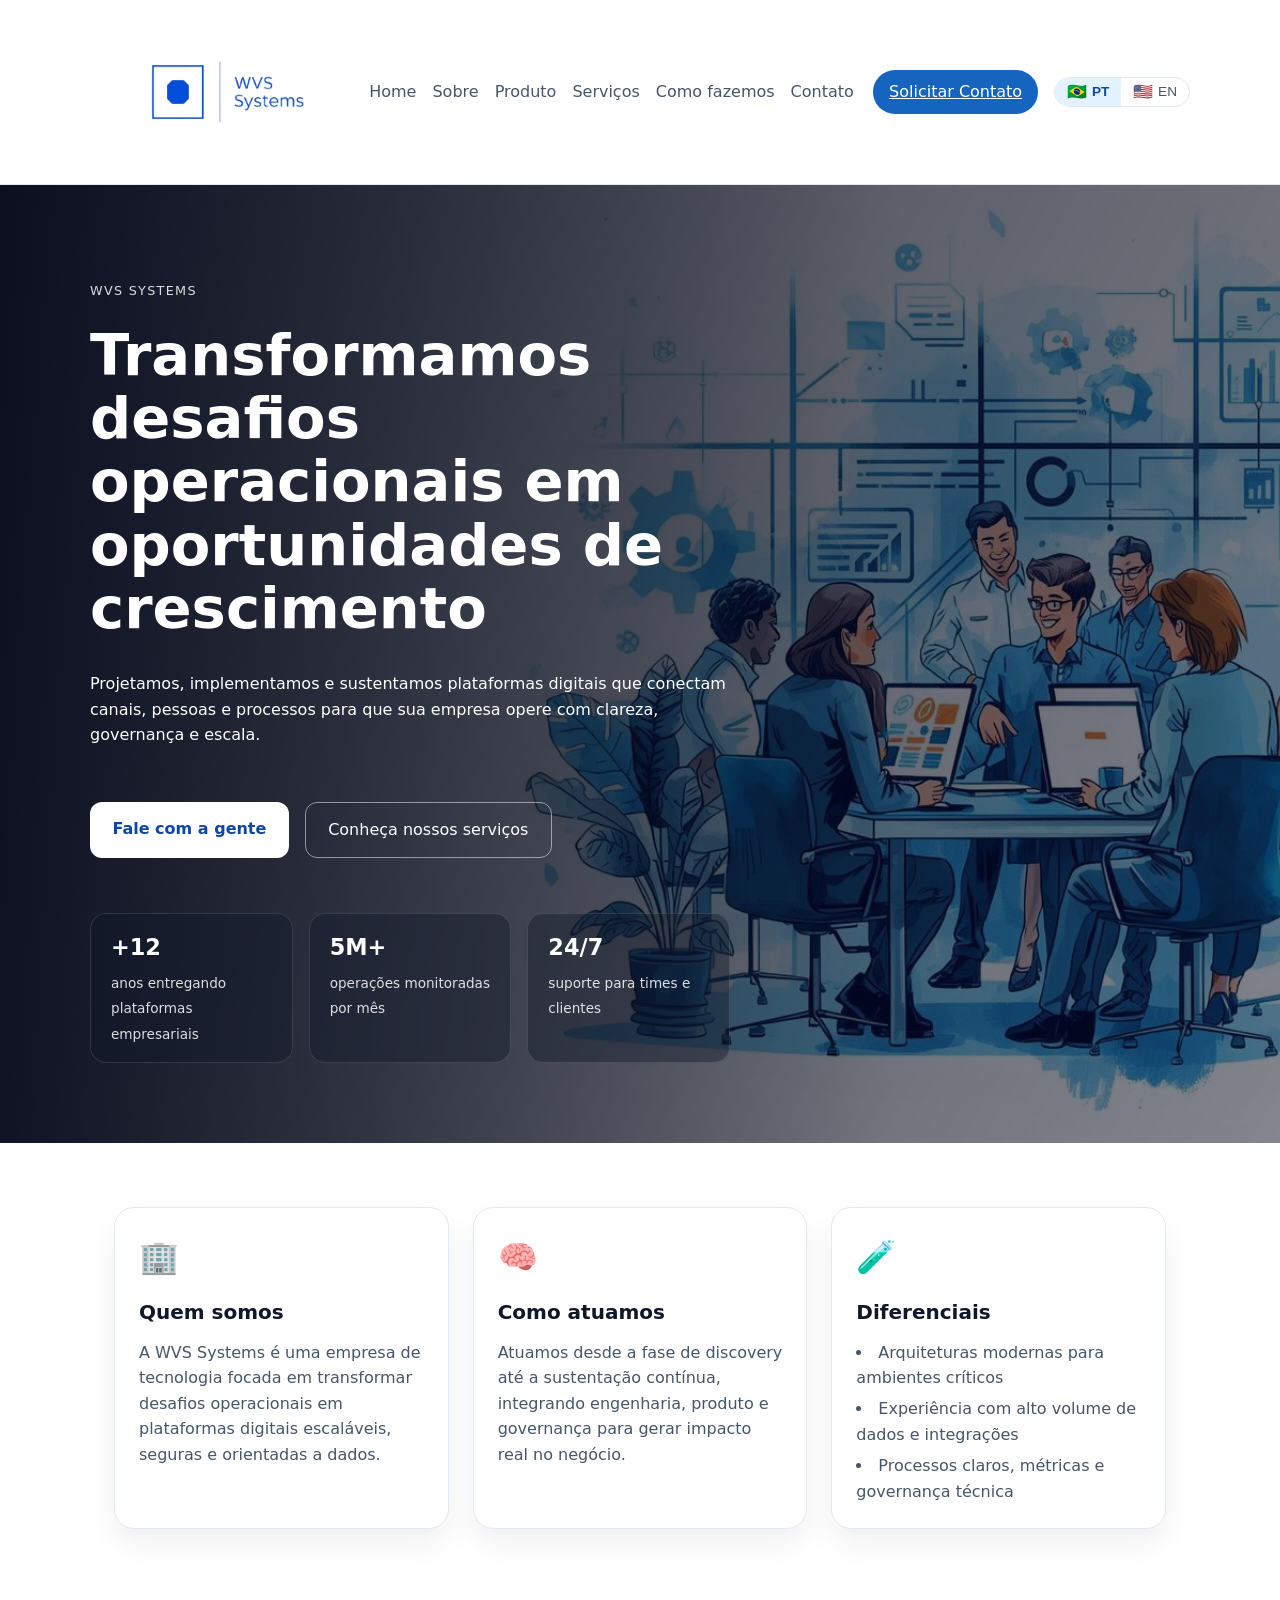
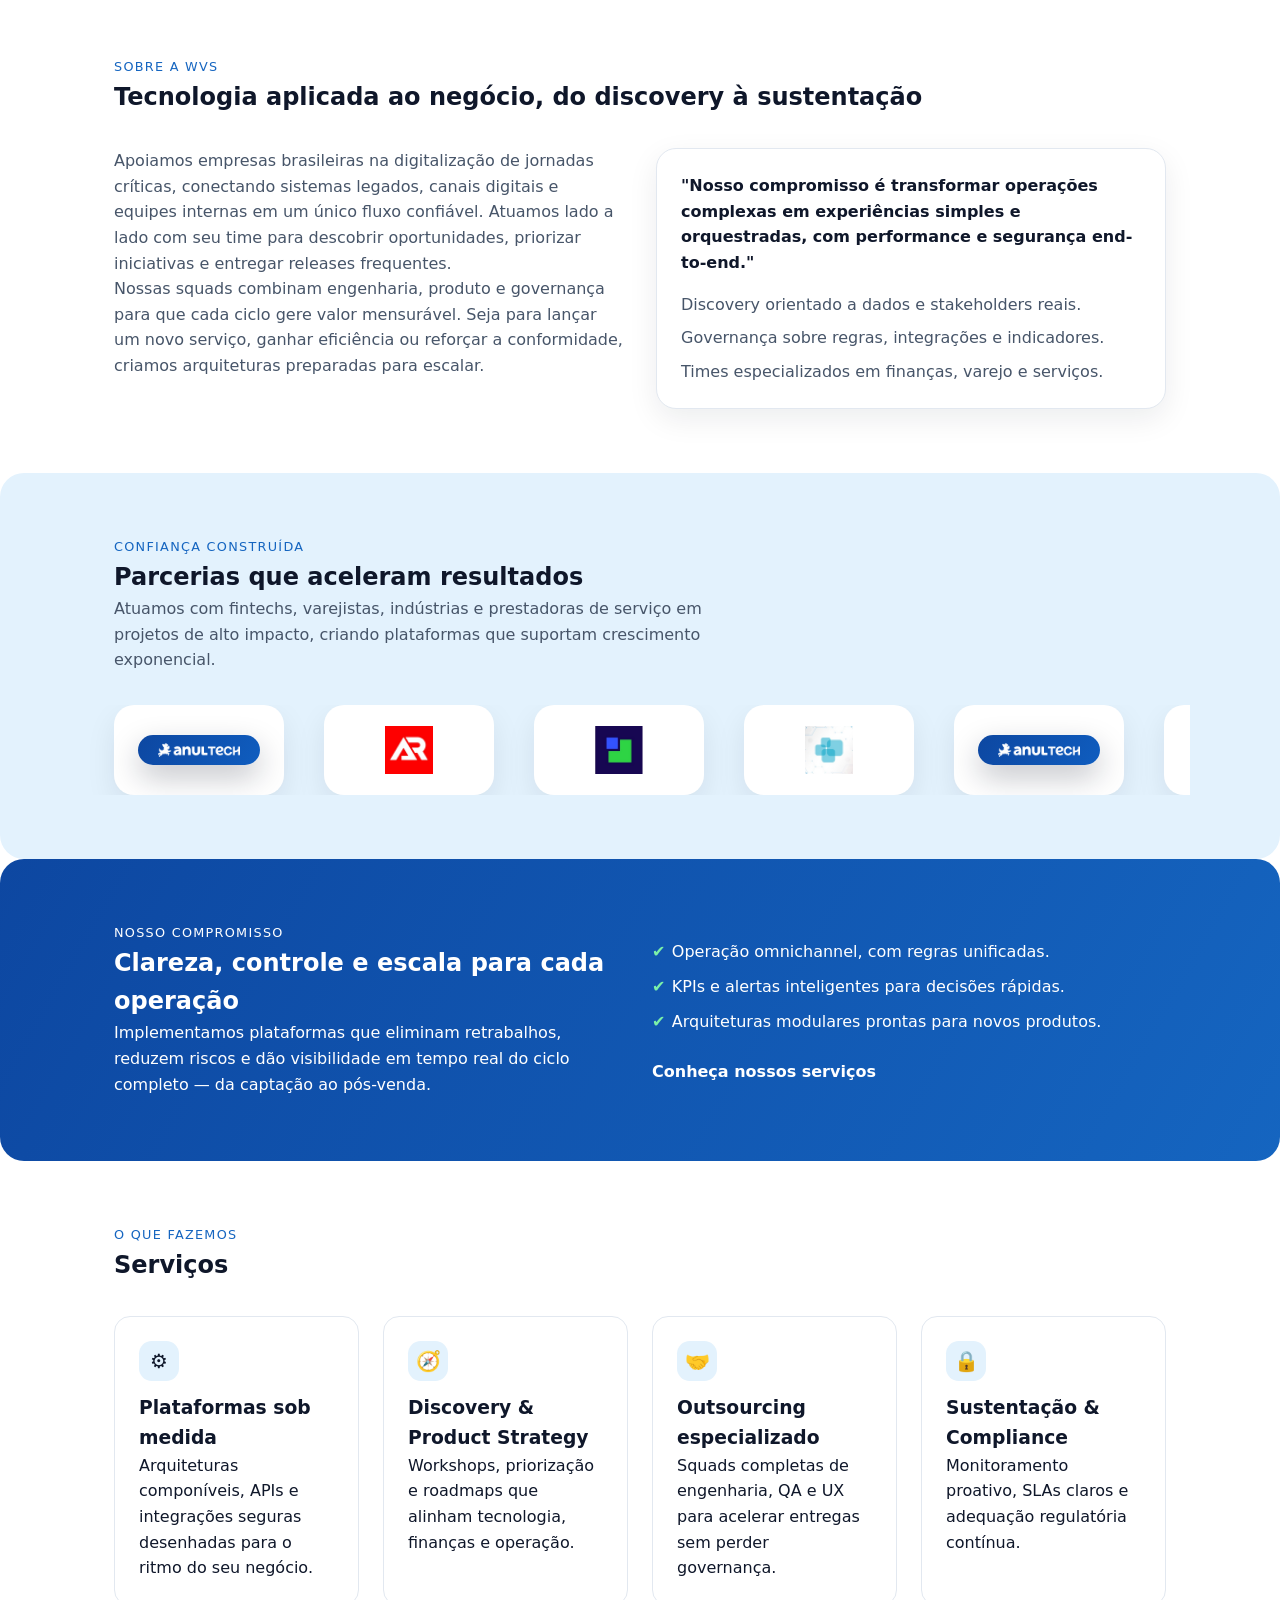
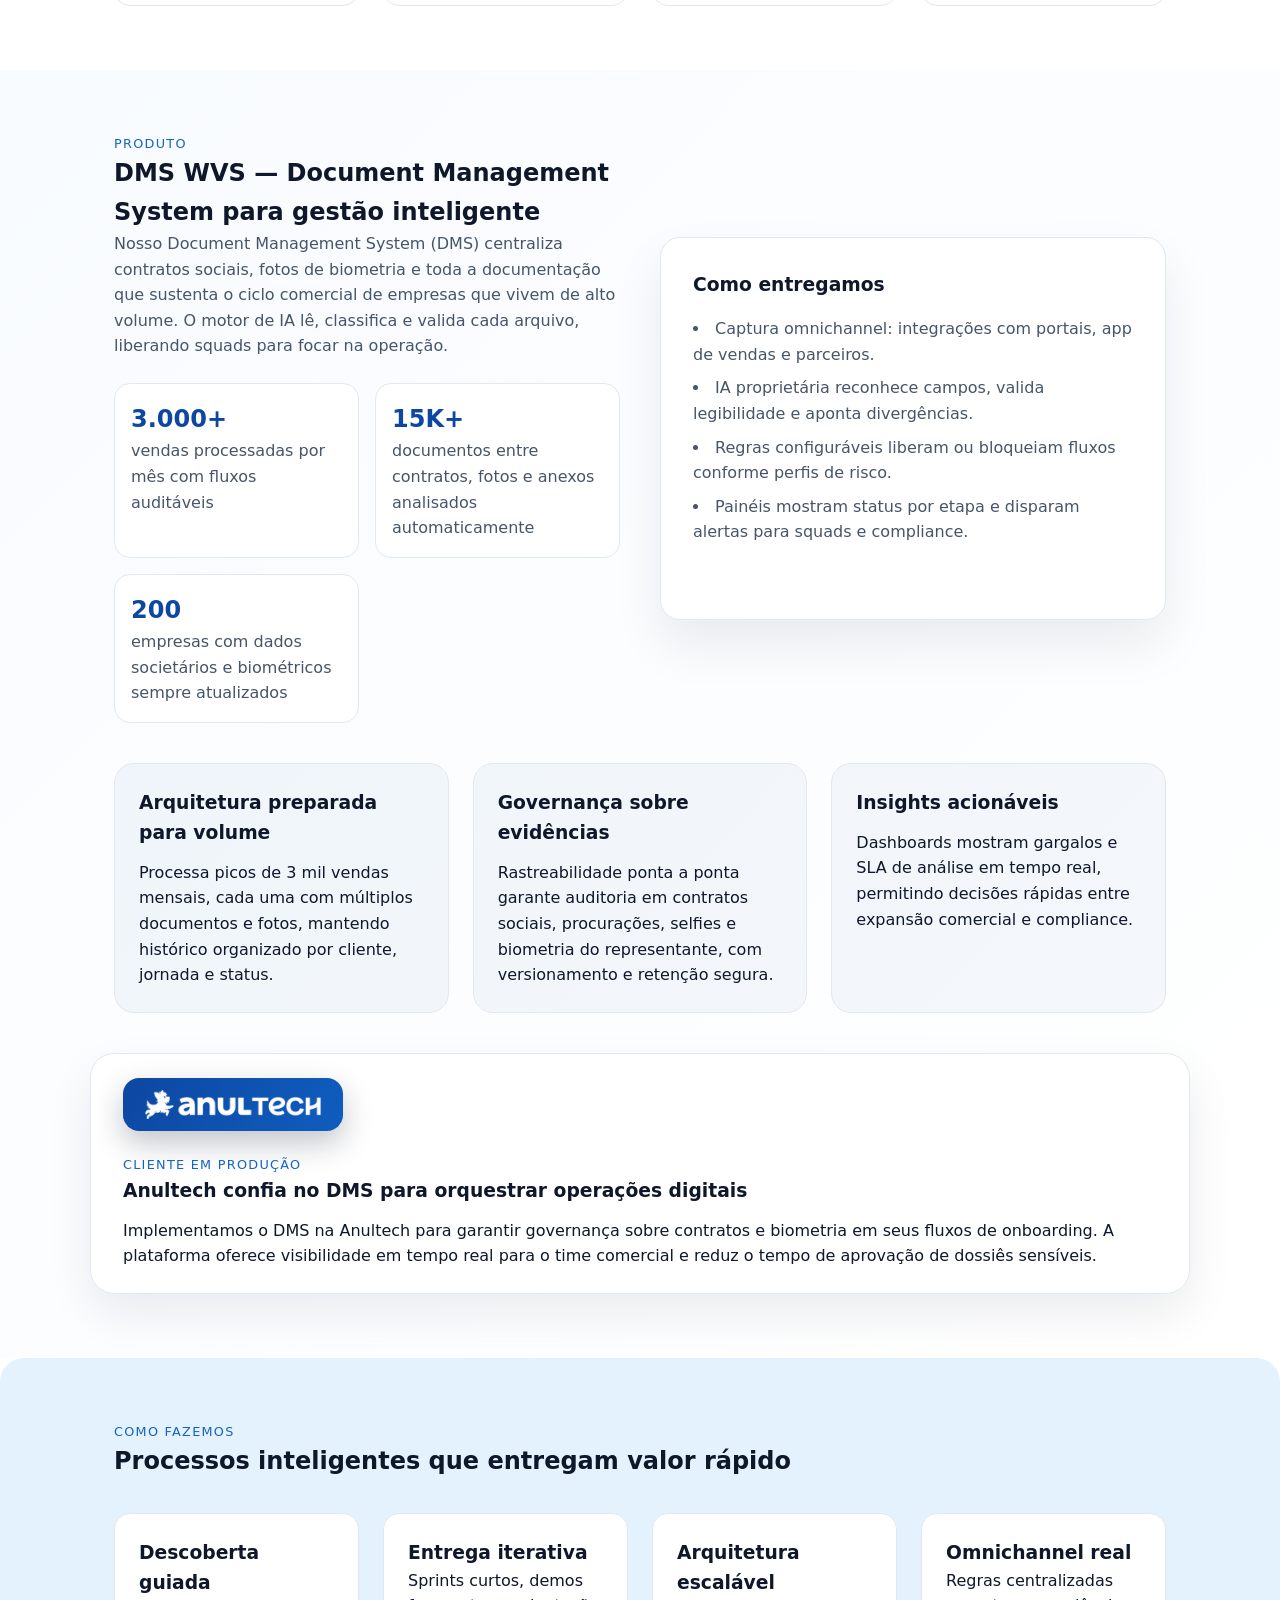
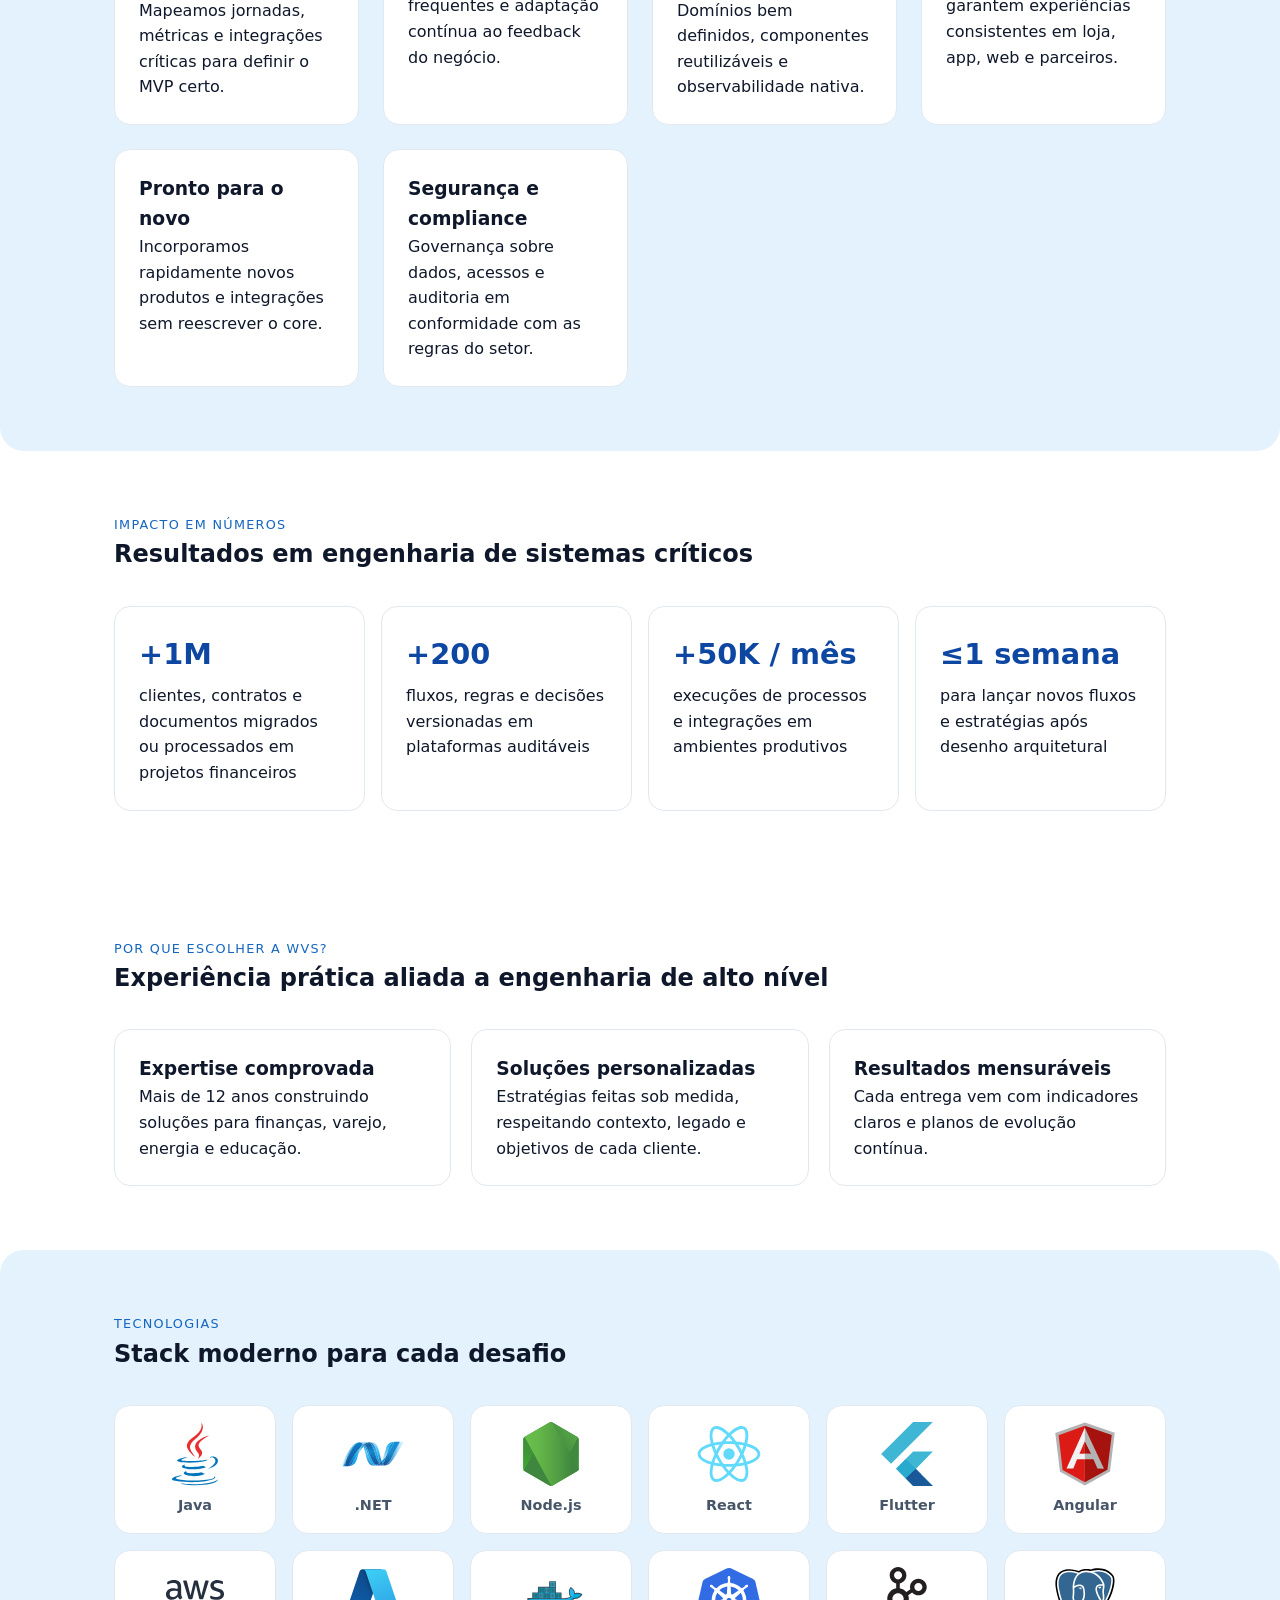
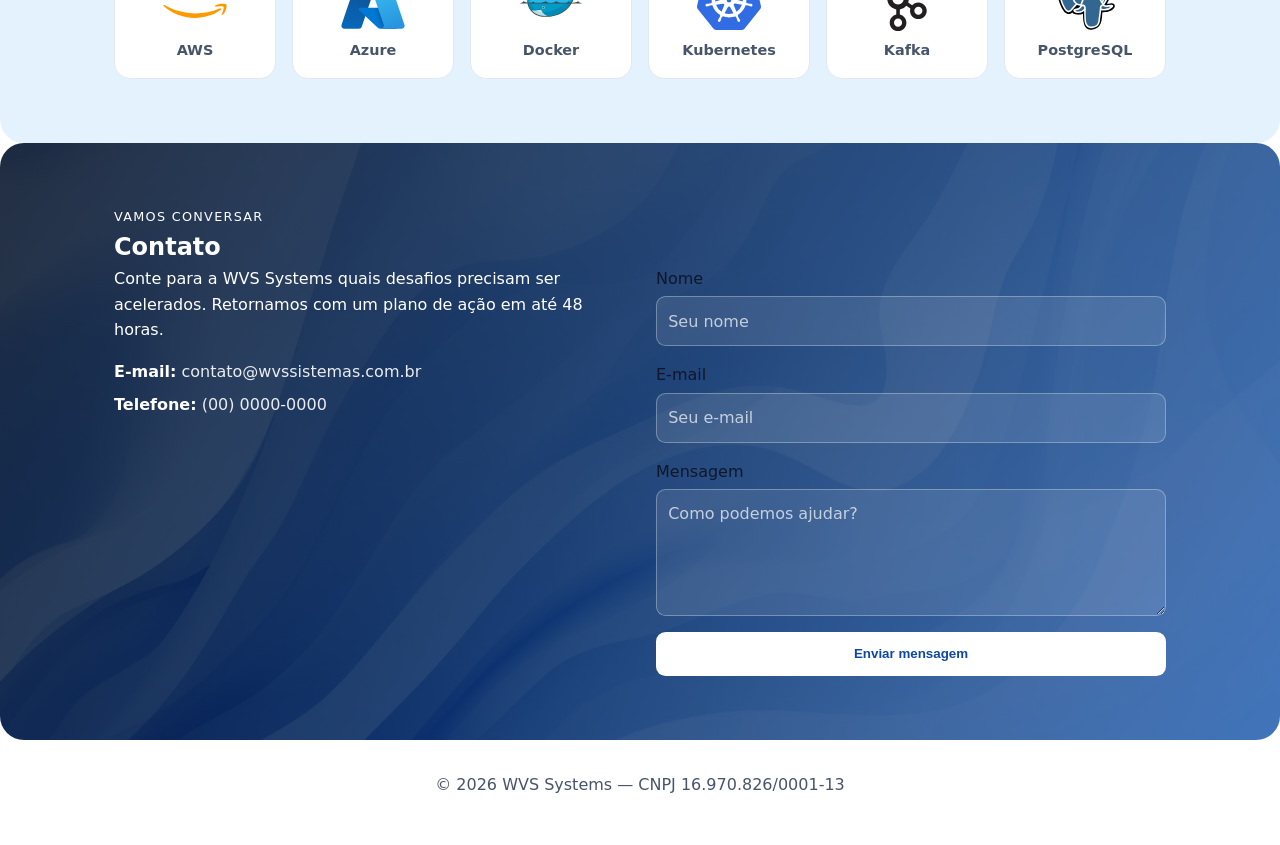
==== index.html @ 34f66487 "Add DMS product page with Anultech case" ====
<!DOCTYPE html>
<html lang="pt-BR">
<head>
  <meta charset="UTF-8" />
  <meta name="viewport" content="width=device-width, initial-scale=1.0" />
  <title>WVS Systems</title>
  <link rel="icon" href="logo.png" type="image/png" />
  <link rel="stylesheet" href="styles.css" />
</head>
<body>
  <header class="site-header">
    <div class="site-header-inner">
      <div class="logo">
        <img src="logo.png" alt="Logo WVS Sistemas" />
      </div>
      <nav class="main-nav">
        <a href="#home" data-i18n="nav.home">Home</a>
        <a href="#sobre" data-i18n="nav.about">Sobre</a>
        <a href="#dms" data-i18n="nav.product">Produto</a>
        <a href="#servicos" data-i18n="nav.services">Serviços</a>
        <a href="#como" data-i18n="nav.process">Como fazemos</a>
        <a href="#contato" data-i18n="nav.contact">Contato</a>
      </nav>
      <div class="header-actions">
        <a class="cta-btn" href="#contato" data-i18n="cta.contact">Solicitar Contato</a>
        <div class="lang-toggle" role="group" aria-label="Selecionar idioma">
          <button data-lang="pt" class="active" aria-label="Português">
            <span class="flag" aria-hidden="true">🇧🇷</span>
            <span class="lang-code">PT</span>
          </button>
          <button data-lang="en" aria-label="English">
            <span class="flag" aria-hidden="true">🇺🇸</span>
            <span class="lang-code">EN</span>
          </button>
        </div>
      </div>
    </div>
  </header>

  <main>
    <section id="home" class="hero">
      <div class="hero-content">
        <div class="hero-copy overlay">
          <p class="eyebrow" data-i18n="hero.eyebrow">WVS Systems</p>
          <h1 class="hero-title" data-i18n="hero.title">Transformamos desafios operacionais em oportunidades de crescimento</h1>
          <p data-i18n="hero.description">Projetamos, implementamos e sustentamos plataformas digitais que conectam canais, pessoas e processos para que sua empresa opere com clareza, governança e escala.</p>
          <div class="hero-actions">
            <a class="primary" href="#contato" data-i18n="hero.primary">Fale com a gente</a>
            <a class="secondary" href="#servicos" data-i18n="hero.secondary">Conheça nossos serviços</a>
          </div>
          <div class="hero-metrics">
            <div>
              <strong data-i18n="hero.metric1.value">+12</strong>
              <span data-i18n="hero.metric1.label">anos entregando plataformas empresariais</span>
            </div>
            <div>
              <strong data-i18n="hero.metric2.value">5M+</strong>
              <span data-i18n="hero.metric2.label">operações monitoradas por mês</span>
            </div>
            <div>
              <strong data-i18n="hero.metric3.value">24/7</strong>
              <span data-i18n="hero.metric3.label">suporte para times e clientes</span>
            </div>
          </div>
        </div>
      </div>
    </section>

    <section class="section institutional" aria-label="Seção institucional">
      <div class="institutional-grid">
        <article class="institutional-card">
          <span class="institutional-icon" aria-hidden="true">🏢</span>
          <h2 data-i18n="institutional.card1.title">Quem somos</h2>
          <p data-i18n="institutional.card1.text">A WVS Systems é uma empresa de tecnologia focada em transformar desafios operacionais em plataformas digitais escaláveis, seguras e orientadas a dados.</p>
        </article>
        <article class="institutional-card">
          <span class="institutional-icon" aria-hidden="true">🧠</span>
          <h2 data-i18n="institutional.card2.title">Como atuamos</h2>
          <p data-i18n="institutional.card2.text">Atuamos desde a fase de discovery até a sustentação contínua, integrando engenharia, produto e governança para gerar impacto real no negócio.</p>
        </article>
        <article class="institutional-card">
          <span class="institutional-icon" aria-hidden="true">🧪</span>
          <h2 data-i18n="institutional.card3.title">Diferenciais</h2>
          <ul>
            <li data-i18n="institutional.card3.point1">Arquiteturas modernas para ambientes críticos</li>
            <li data-i18n="institutional.card3.point2">Experiência com alto volume de dados e integrações</li>
            <li data-i18n="institutional.card3.point3">Processos claros, métricas e governança técnica</li>
          </ul>
        </article>
      </div>
    </section>

    <section id="sobre" class="section about">
      <div class="section-heading">
        <p class="eyebrow" data-i18n="about.eyebrow">Sobre a WVS</p>
        <h2 data-i18n="about.title">Tecnologia aplicada ao negócio, do discovery à sustentação</h2>
      </div>
      <div class="about-grid">
        <div>
          <p data-i18n="about.text1">Apoiamos empresas brasileiras na digitalização de jornadas críticas, conectando sistemas legados, canais digitais e equipes internas em um único fluxo confiável. Atuamos lado a lado com seu time para descobrir oportunidades, priorizar iniciativas e entregar releases frequentes.</p>
          <p data-i18n="about.text2">Nossas squads combinam engenharia, produto e governança para que cada ciclo gere valor mensurável. Seja para lançar um novo serviço, ganhar eficiência ou reforçar a conformidade, criamos arquiteturas preparadas para escalar.</p>
        </div>
        <div class="about-highlight">
          <blockquote data-i18n="about.quote">"Nosso compromisso é transformar operações complexas em experiências simples e orquestradas, com performance e segurança end-to-end."</blockquote>
          <ul>
            <li data-i18n="about.point1">Discovery orientado a dados e stakeholders reais.</li>
            <li data-i18n="about.point2">Governança sobre regras, integrações e indicadores.</li>
            <li data-i18n="about.point3">Times especializados em finanças, varejo e serviços.</li>
          </ul>
        </div>
      </div>
    </section>

    <section id="clientes" class="section section-alt partners">
      <div class="section-heading">
        <p class="eyebrow" data-i18n="partners.eyebrow">Confiança construída</p>
        <h2 data-i18n="partners.title">Parcerias que aceleram resultados</h2>
        <p class="section-text" data-i18n="partners.text">Atuamos com fintechs, varejistas, indústrias e prestadoras de serviço em projetos de alto impacto, criando plataformas que suportam crescimento exponencial.</p>
      </div>
      <div class="partner-carousel" role="region" aria-label="Parceiros globais">
        <div class="carousel-track">
          <div class="carousel-slide">
            <img class="logo-anultech" src="assets/anultech-logo.png" alt="Parceiro Anultech" loading="lazy" />
          </div>
          <div class="carousel-slide">
            <img src="assets/arphoenixoficial.jpeg" alt="Parceiro Arphoenix" loading="lazy" />
          </div>
          <div class="carousel-slide">
            <img src="assets/ntconsult.jpeg" alt="Parceiro NT Consult" loading="lazy" />
          </div>
          <div class="carousel-slide">
            <img src="assets/toolssoftware.jpeg" alt="Parceiro Tools Software" loading="lazy" />
          </div>
          <!-- duplicated set for seamless loop -->
          <div class="carousel-slide">
            <img class="logo-anultech" src="assets/anultech-logo.png" alt="Parceiro Anultech" loading="lazy" />
          </div>
          <div class="carousel-slide">
            <img src="assets/arphoenixoficial.jpeg" alt="Parceiro Arphoenix" loading="lazy" />
          </div>
          <div class="carousel-slide">
            <img src="assets/ntconsult.jpeg" alt="Parceiro NT Consult" loading="lazy" />
          </div>
          <div class="carousel-slide">
            <img src="assets/toolssoftware.jpeg" alt="Parceiro Tools Software" loading="lazy" />
          </div>
        </div>
      </div>
    </section>

    <section class="section commitment">
      <div class="commitment-grid">
        <div>
          <p class="eyebrow" data-i18n="commitment.eyebrow">Nosso compromisso</p>
          <h2 data-i18n="commitment.title">Clareza, controle e escala para cada operação</h2>
          <p data-i18n="commitment.text">Implementamos plataformas que eliminam retrabalhos, reduzem riscos e dão visibilidade em tempo real do ciclo completo — da captação ao pós-venda.</p>
        </div>
        <div>
          <ul class="checklist">
            <li data-i18n="commitment.point1">Operação omnichannel, com regras unificadas.</li>
            <li data-i18n="commitment.point2">KPIs e alertas inteligentes para decisões rápidas.</li>
            <li data-i18n="commitment.point3">Arquiteturas modulares prontas para novos produtos.</li>
          </ul>
          <a class="link-cta" href="#servicos" data-i18n="commitment.cta">Conheça nossos serviços</a>
        </div>
      </div>
    </section>

    <section id="servicos" class="section">
      <div class="section-heading">
        <p class="eyebrow" data-i18n="services.eyebrow">O que fazemos</p>
        <h2 data-i18n="services.title">Serviços</h2>
      </div>
      <div class="cards-grid services-grid">
        <article class="card">
          <span class="card-icon">⚙️</span>
          <h3 data-i18n="services.card1.title">Plataformas sob medida</h3>
          <p data-i18n="services.card1.text">Arquiteturas componíveis, APIs e integrações seguras desenhadas para o ritmo do seu negócio.</p>
        </article>
        <article class="card">
          <span class="card-icon">🧭</span>
          <h3 data-i18n="services.card2.title">Discovery & Product Strategy</h3>
          <p data-i18n="services.card2.text">Workshops, priorização e roadmaps que alinham tecnologia, finanças e operação.</p>
        </article>
        <article class="card">
          <span class="card-icon">🤝</span>
          <h3 data-i18n="services.card3.title">Outsourcing especializado</h3>
          <p data-i18n="services.card3.text">Squads completas de engenharia, QA e UX para acelerar entregas sem perder governança.</p>
        </article>
        <article class="card">
          <span class="card-icon">🔒</span>
          <h3 data-i18n="services.card4.title">Sustentação & Compliance</h3>
          <p data-i18n="services.card4.text">Monitoramento proativo, SLAs claros e adequação regulatória contínua.</p>
        </article>
      </div>
    </section>

    <section id="dms" class="section product">
      <div class="product-hero">
        <div>
          <p class="eyebrow" data-i18n="dms.eyebrow">Produto</p>
          <h2 data-i18n="dms.title">DMS WVS — Document Management System para gestão inteligente</h2>
          <p class="section-text" data-i18n="dms.description">Nosso Document Management System (DMS) centraliza contratos sociais, fotos de biometria e toda a documentação que sustenta o ciclo comercial de empresas que vivem de alto volume. O motor de IA lê, classifica e valida cada arquivo, liberando squads para focar na operação.</p>
          <ul class="product-metrics">
            <li>
              <strong data-i18n="dms.metric1.value">3.000+</strong>
              <span data-i18n="dms.metric1.label">vendas processadas por mês com fluxos auditáveis</span>
            </li>
            <li>
              <strong data-i18n="dms.metric2.value">15K+</strong>
              <span data-i18n="dms.metric2.label">documentos entre contratos, fotos e anexos analisados automaticamente</span>
            </li>
            <li>
              <strong data-i18n="dms.metric3.value">200</strong>
              <span data-i18n="dms.metric3.label">empresas com dados societários e biométricos sempre atualizados</span>
            </li>
          </ul>
        </div>
        <div class="product-card">
          <h3 data-i18n="dms.card.title">Como entregamos</h3>
          <ul>
            <li data-i18n="dms.card.point1">Captura omnichannel: integrações com portais, app de vendas e parceiros.</li>
            <li data-i18n="dms.card.point2">IA proprietária reconhece campos, valida legibilidade e aponta divergências.</li>
            <li data-i18n="dms.card.point3">Regras configuráveis liberam ou bloqueiam fluxos conforme perfis de risco.</li>
            <li data-i18n="dms.card.point4">Painéis mostram status por etapa e disparam alertas para squads e compliance.</li>
          </ul>
          <a class="link-cta" href="#contato" data-i18n="dms.card.cta">Solicitar demonstração</a>
        </div>
      </div>
      <div class="product-grid">
        <article class="product-feature">
          <h3 data-i18n="dms.feature1.title">Arquitetura preparada para volume</h3>
          <p data-i18n="dms.feature1.text">Processa picos de 3 mil vendas mensais, cada uma com múltiplos documentos e fotos, mantendo histórico organizado por cliente, jornada e status.</p>
        </article>
        <article class="product-feature">
          <h3 data-i18n="dms.feature2.title">Governança sobre evidências</h3>
          <p data-i18n="dms.feature2.text">Rastreabilidade ponta a ponta garante auditoria em contratos sociais, procurações, selfies e biometria do representante, com versionamento e retenção segura.</p>
        </article>
        <article class="product-feature">
          <h3 data-i18n="dms.feature3.title">Insights acionáveis</h3>
          <p data-i18n="dms.feature3.text">Dashboards mostram gargalos e SLA de análise em tempo real, permitindo decisões rápidas entre expansão comercial e compliance.</p>
        </article>
      </div>
      <div class="product-client">
        <img class="logo-anultech" src="assets/anultech-logo.png" alt="Logo Anultech" loading="lazy" />
        <div>
          <p class="eyebrow" data-i18n="dms.client.eyebrow">Cliente em produção</p>
          <h3 data-i18n="dms.client.title">Anultech confia no DMS para orquestrar operações digitais</h3>
          <p data-i18n="dms.client.text">Implementamos o DMS na Anultech para garantir governança sobre contratos e biometria em seus fluxos de onboarding. A plataforma oferece visibilidade em tempo real para o time comercial e reduz o tempo de aprovação de dossiês sensíveis.</p>
        </div>
      </div>
    </section>

    <section id="como" class="section section-alt process">
      <div class="section-heading">
        <p class="eyebrow" data-i18n="process.eyebrow">Como fazemos</p>
        <h2 data-i18n="process.title">Processos inteligentes que entregam valor rápido</h2>
      </div>
      <div class="cards-grid">
        <article class="card">
          <h3 data-i18n="process.card1.title">Descoberta guiada</h3>
          <p data-i18n="process.card1.text">Mapeamos jornadas, métricas e integrações críticas para definir o MVP certo.</p>
        </article>
        <article class="card">
          <h3 data-i18n="process.card2.title">Entrega iterativa</h3>
          <p data-i18n="process.card2.text">Sprints curtos, demos frequentes e adaptação contínua ao feedback do negócio.</p>
        </article>
        <article class="card">
          <h3 data-i18n="process.card3.title">Arquitetura escalável</h3>
          <p data-i18n="process.card3.text">Domínios bem definidos, componentes reutilizáveis e observabilidade nativa.</p>
        </article>
        <article class="card">
          <h3 data-i18n="process.card4.title">Omnichannel real</h3>
          <p data-i18n="process.card4.text">Regras centralizadas garantem experiências consistentes em loja, app, web e parceiros.</p>
        </article>
        <article class="card">
          <h3 data-i18n="process.card5.title">Pronto para o novo</h3>
          <p data-i18n="process.card5.text">Incorporamos rapidamente novos produtos e integrações sem reescrever o core.</p>
        </article>
        <article class="card">
          <h3 data-i18n="process.card6.title">Segurança e compliance</h3>
          <p data-i18n="process.card6.text">Governança sobre dados, acessos e auditoria em conformidade com as regras do setor.</p>
        </article>
      </div>
    </section>

    <section class="section metrics" id="metricas">
      <div class="section-heading">
        <p class="eyebrow" data-i18n="metrics.eyebrow">Impacto em números</p>
        <h2 data-i18n="metrics.title">Resultados em engenharia de sistemas críticos</h2>
      </div>
      <div class="metrics-grid">
        <article>
          <strong data-i18n="metrics.card1.value">+1M</strong>
          <span data-i18n="metrics.card1.label">clientes, contratos e documentos migrados ou processados em projetos financeiros</span>
        </article>
        <article>
          <strong data-i18n="metrics.card2.value">+200</strong>
          <span data-i18n="metrics.card2.label">fluxos, regras e decisões versionadas em plataformas auditáveis</span>
        </article>
        <article>
          <strong data-i18n="metrics.card3.value">+50K / mês</strong>
          <span data-i18n="metrics.card3.label">execuções de processos e integrações em ambientes produtivos</span>
        </article>
        <article>
          <strong data-i18n="metrics.card4.value">≤1 semana</strong>
          <span data-i18n="metrics.card4.label">para lançar novos fluxos e estratégias após desenho arquitetural</span>
        </article>
      </div>
    </section>

    <section class="section why">
      <div class="section-heading">
        <p class="eyebrow" data-i18n="why.eyebrow">Por que escolher a WVS?</p>
        <h2 data-i18n="why.title">Experiência prática aliada a engenharia de alto nível</h2>
      </div>
      <div class="why-grid">
        <article>
          <h3 data-i18n="why.card1.title">Expertise comprovada</h3>
          <p data-i18n="why.card1.text">Mais de 12 anos construindo soluções para finanças, varejo, energia e educação.</p>
        </article>
        <article>
          <h3 data-i18n="why.card2.title">Soluções personalizadas</h3>
          <p data-i18n="why.card2.text">Estratégias feitas sob medida, respeitando contexto, legado e objetivos de cada cliente.</p>
        </article>
        <article>
          <h3 data-i18n="why.card3.title">Resultados mensuráveis</h3>
          <p data-i18n="why.card3.text">Cada entrega vem com indicadores claros e planos de evolução contínua.</p>
        </article>
      </div>
    </section>

    <section class="section section-alt tech" id="tecnologias">
      <div class="section-heading">
        <p class="eyebrow" data-i18n="tech.eyebrow">Tecnologias</p>
        <h2 data-i18n="tech.title">Stack moderno para cada desafio</h2>
      </div>
      <div class="tech-grid">
        <figure class="tech-card">
          <img src="assets/java.svg" alt="Logo Java" loading="lazy" />
          <figcaption>Java</figcaption>
        </figure>
        <figure class="tech-card">
          <img src="assets/dotnet.svg" alt="Logo .NET" loading="lazy" />
          <figcaption>.NET</figcaption>
        </figure>
        <figure class="tech-card">
          <img src="assets/nodejs.svg" alt="Logo Node.js" loading="lazy" />
          <figcaption>Node.js</figcaption>
        </figure>
        <figure class="tech-card">
          <img src="assets/react.svg" alt="Logo React" loading="lazy" />
          <figcaption>React</figcaption>
        </figure>
        <figure class="tech-card">
          <img src="assets/flutter.svg" alt="Logo Flutter" loading="lazy" />
          <figcaption>Flutter</figcaption>
        </figure>
        <figure class="tech-card">
          <img src="assets/angular.svg" alt="Logo Angular" loading="lazy" />
          <figcaption>Angular</figcaption>
        </figure>
        <figure class="tech-card">
          <img src="assets/aws.svg" alt="Logo AWS" loading="lazy" />
          <figcaption>AWS</figcaption>
        </figure>
        <figure class="tech-card">
          <img src="assets/azure.svg" alt="Logo Azure" loading="lazy" />
          <figcaption>Azure</figcaption>
        </figure>
        <figure class="tech-card">
          <img src="assets/docker.svg" alt="Logo Docker" loading="lazy" />
          <figcaption>Docker</figcaption>
        </figure>
        <figure class="tech-card">
          <img src="assets/kubernetes.svg" alt="Logo Kubernetes" loading="lazy" />
          <figcaption>Kubernetes</figcaption>
        </figure>
        <figure class="tech-card">
          <img src="assets/kafka.svg" alt="Logo Kafka" loading="lazy" />
          <figcaption>Kafka</figcaption>
        </figure>
        <figure class="tech-card">
          <img src="assets/postgresql.svg" alt="Logo PostgreSQL" loading="lazy" />
          <figcaption>PostgreSQL</figcaption>
        </figure>
      </div>
    </section>

    <section id="contato" class="section contact-hero">
      <div class="section-heading">
        <p class="eyebrow" data-i18n="contact.eyebrow">Vamos conversar</p>
        <h2 data-i18n="contact.title">Contato</h2>
      </div>
      <div class="contact-grid">
        <div>
          <p class="section-text" data-i18n="contact.text">Conte para a WVS Systems quais desafios precisam ser acelerados. Retornamos com um plano de ação em até 48 horas.</p>
          <ul class="contact-info">
            <li><strong data-i18n="contact.emailLabel">E-mail:</strong> <span data-i18n="contact.emailValue">contato@wvssistemas.com.br</span></li>
            <li><strong data-i18n="contact.phoneLabel">Telefone:</strong> <span data-i18n="contact.phoneValue">(00) 0000-0000</span></li>
          </ul>
        </div>
        <form class="contact-form">
          <label>
            <span data-i18n="form.name">Nome</span>
            <input type="text" placeholder="Seu nome" data-i18n-placeholder="form.namePlaceholder" />
          </label>
          <label>
            <span data-i18n="form.email">E-mail</span>
            <input type="email" placeholder="Seu e-mail" data-i18n-placeholder="form.emailPlaceholder" />
          </label>
          <label>
            <span data-i18n="form.message">Mensagem</span>
            <textarea rows="4" placeholder="Como podemos ajudar?" data-i18n-placeholder="form.messagePlaceholder"></textarea>
          </label>
          <button type="submit" data-i18n="form.submit">Enviar mensagem</button>
        </form>
      </div>
    </section>
  </main>

  <footer class="site-footer">
    <p data-i18n="footer.text">© <span id="year"></span> WVS Systems — CNPJ 16.970.826/0001-13</p>
  </footer>

  <script>
    document.getElementById('year').textContent = new Date().getFullYear();

    const translations = {
      'nav.home': { pt: 'Home', en: 'Home' },
      'nav.about': { pt: 'Sobre', en: 'About' },
      'nav.product': { pt: 'Produto', en: 'Product' },
      'nav.services': { pt: 'Serviços', en: 'Services' },
      'nav.process': { pt: 'Como fazemos', en: 'How we work' },
      'nav.contact': { pt: 'Contato', en: 'Contact' },
      'cta.contact': { pt: 'Solicitar Contato', en: 'Request Contact' },
      'hero.eyebrow': { pt: 'WVS Systems', en: 'WVS Systems' },
      'hero.title': {
        pt: 'Transformamos desafios operacionais em oportunidades de crescimento',
        en: 'We turn operational challenges into growth opportunities'
      },
      'hero.description': {
        pt: 'Projetamos, implementamos e sustentamos plataformas digitais que conectam canais, pessoas e processos para que sua empresa opere com clareza, governança e escala.',
        en: 'We design, implement, and sustain digital platforms that connect channels, people, and processes so your company operates with clarity, governance, and scale.'
      },
      'hero.primary': { pt: 'Fale com a gente', en: "Let's talk" },
      'hero.secondary': { pt: 'Conheça nossos serviços', en: 'Explore our services' },
      'hero.metric1.value': { pt: '+12', en: '+12' },
      'hero.metric1.label': {
        pt: 'anos entregando plataformas empresariais',
        en: 'years delivering enterprise platforms'
      },
      'hero.metric2.value': { pt: '5M+', en: '5M+' },
      'hero.metric2.label': {
        pt: 'operações monitoradas por mês',
        en: 'operations monitored every month'
      },
      'hero.metric3.value': { pt: '24/7', en: '24/7' },
      'hero.metric3.label': {
        pt: 'suporte para times e clientes',
        en: 'support for teams and customers'
      },
      'institutional.card1.title': { pt: 'Quem somos', en: 'Who we are' },
      'institutional.card1.text': {
        pt: 'A WVS Systems é uma empresa de tecnologia focada em transformar desafios operacionais em plataformas digitais escaláveis, seguras e orientadas a dados.',
        en: 'WVS Systems is a technology company focused on turning operational challenges into scalable, secure, data-driven digital platforms.'
      },
      'institutional.card2.title': { pt: 'Como atuamos', en: 'How we operate' },
      'institutional.card2.text': {
        pt: 'Atuamos desde a fase de discovery até a sustentação contínua, integrando engenharia, produto e governança para gerar impacto real no negócio.',
        en: 'We work from discovery through continuous sustainment, blending engineering, product, and governance to deliver tangible business impact.'
      },
      'institutional.card3.title': { pt: 'Diferenciais', en: 'Differentials' },
      'institutional.card3.point1': {
        pt: 'Arquiteturas modernas para ambientes críticos',
        en: 'Modern architectures for critical environments'
      },
      'institutional.card3.point2': {
        pt: 'Experiência com alto volume de dados e integrações',
        en: 'Experience with high data volumes and integrations'
      },
      'institutional.card3.point3': {
        pt: 'Processos claros, métricas e governança técnica',
        en: 'Clear processes, metrics, and technical governance'
      },
      'about.eyebrow': { pt: 'Sobre a WVS', en: 'About WVS' },
      'about.title': {
        pt: 'Tecnologia aplicada ao negócio, do discovery à sustentação',
        en: 'Technology applied to business, from discovery to sustainment'
      },
      'about.text1': {
        pt: 'Apoiamos empresas brasileiras na digitalização de jornadas críticas, conectando sistemas legados, canais digitais e equipes internas em um único fluxo confiável. Atuamos lado a lado com seu time para descobrir oportunidades, priorizar iniciativas e entregar releases frequentes.',
        en: 'We help Brazilian companies digitize critical journeys, connecting legacy systems, digital channels, and internal teams in a single reliable flow. We work alongside your team to discover opportunities, prioritize initiatives, and deliver frequent releases.'
      },
      'about.text2': {
        pt: 'Nossas squads combinam engenharia, produto e governança para que cada ciclo gere valor mensurável. Seja para lançar um novo serviço, ganhar eficiência ou reforçar a conformidade, criamos arquiteturas preparadas para escalar.',
        en: 'Our squads combine engineering, product, and governance so each cycle generates measurable value. Whether launching a new service, gaining efficiency, or reinforcing compliance, we build architectures ready to scale.'
      },
      'about.quote': {
        pt: '"Nosso compromisso é transformar operações complexas em experiências simples e orquestradas, com performance e segurança end-to-end."',
        en: '“Our commitment is to turn complex operations into simple, orchestrated experiences with end-to-end performance and security.”'
      },
      'about.point1': {
        pt: 'Discovery orientado a dados e stakeholders reais.',
        en: 'Data-driven discovery with real stakeholders.'
      },
      'about.point2': {
        pt: 'Governança sobre regras, integrações e indicadores.',
        en: 'Governance over rules, integrations, and metrics.'
      },
      'about.point3': {
        pt: 'Times especializados em finanças, varejo e serviços.',
        en: 'Teams specialized in finance, retail, and services.'
      },
      'partners.eyebrow': { pt: 'Confiança construída', en: 'Trust built over time' },
      'partners.title': { pt: 'Parcerias que aceleram resultados', en: 'Partnerships that accelerate results' },
      'partners.text': {
        pt: 'Atuamos com fintechs, varejistas, indústrias e prestadoras de serviço em projetos de alto impacto, criando plataformas que suportam crescimento exponencial.',
        en: 'We partner with fintechs, retailers, industry players, and service providers on high-impact projects, creating platforms that sustain exponential growth.'
      },
      'commitment.eyebrow': { pt: 'Nosso compromisso', en: 'Our commitment' },
      'commitment.title': {
        pt: 'Clareza, controle e escala para cada operação',
        en: 'Clarity, control, and scale for every operation'
      },
      'commitment.text': {
        pt: 'Implementamos plataformas que eliminam retrabalhos, reduzem riscos e dão visibilidade em tempo real do ciclo completo — da captação ao pós-venda.',
        en: 'We implement platforms that eliminate rework, reduce risk, and provide real-time visibility across the full cycle—from acquisition to post-sales.'
      },
      'commitment.point1': {
        pt: 'Operação omnichannel, com regras unificadas.',
        en: 'Omnichannel operation with unified rules.'
      },
      'commitment.point2': {
        pt: 'KPIs e alertas inteligentes para decisões rápidas.',
        en: 'Smart KPIs and alerts for fast decisions.'
      },
      'commitment.point3': {
        pt: 'Arquiteturas modulares prontas para novos produtos.',
        en: 'Modular architectures ready for new products.'
      },
      'commitment.cta': { pt: 'Conheça nossos serviços', en: 'See our services' },
      'services.eyebrow': { pt: 'O que fazemos', en: 'What we do' },
      'services.title': { pt: 'Serviços', en: 'Services' },
      'services.card1.title': { pt: 'Plataformas sob medida', en: 'Tailor-made platforms' },
      'services.card1.text': {
        pt: 'Arquiteturas componíveis, APIs e integrações seguras desenhadas para o ritmo do seu negócio.',
        en: 'Composable architectures, APIs, and secure integrations designed for your business pace.'
      },
      'services.card2.title': { pt: 'Discovery & Product Strategy', en: 'Discovery & Product Strategy' },
      'services.card2.text': {
        pt: 'Workshops, priorização e roadmaps que alinham tecnologia, finanças e operação.',
        en: 'Workshops, prioritization, and roadmaps aligning technology, finance, and operations.'
      },
      'services.card3.title': { pt: 'Outsourcing especializado', en: 'Specialized outsourcing' },
      'services.card3.text': {
        pt: 'Squads completas de engenharia, QA e UX para acelerar entregas sem perder governança.',
        en: 'Full squads of engineering, QA, and UX to accelerate delivery without losing governance.'
      },
      'services.card4.title': { pt: 'Sustentação & Compliance', en: 'Sustainment & Compliance' },
      'services.card4.text': {
        pt: 'Monitoramento proativo, SLAs claros e adequação regulatória contínua.',
        en: 'Proactive monitoring, clear SLAs, and continuous regulatory alignment.'
      },
      'dms.eyebrow': { pt: 'Produto', en: 'Product' },
      'dms.title': {
        pt: 'DMS WVS — Document Management System para gestão inteligente',
        en: 'WVS DMS — Document Management System built for smart operations'
      },
      'dms.description': {
        pt: 'Nosso Document Management System (DMS) centraliza contratos sociais, fotos de biometria e toda a documentação que sustenta o ciclo comercial de empresas que vivem de alto volume. O motor de IA lê, classifica e valida cada arquivo, liberando squads para focar na operação.',
        en: 'Our Document Management System (DMS) centralizes bylaws, biometric photos, and every file that sustains the commercial cycle of high-volume companies. The AI engine reads, classifies, and validates each document so squads can focus on operations.'
      },
      'dms.metric1.value': { pt: '3.000+', en: '3,000+' },
      'dms.metric1.label': {
        pt: 'vendas processadas por mês com fluxos auditáveis',
        en: 'sales processed every month with auditable flows'
      },
      'dms.metric2.value': { pt: '15K+', en: '15K+' },
      'dms.metric2.label': {
        pt: 'documentos entre contratos, fotos e anexos analisados automaticamente',
        en: 'documents including contracts, photos, and attachments analyzed automatically'
      },
      'dms.metric3.value': { pt: '200', en: '200' },
      'dms.metric3.label': {
        pt: 'empresas com dados societários e biométricos sempre atualizados',
        en: 'companies with corporate and biometric data always up to date'
      },
      'dms.card.title': { pt: 'Como entregamos', en: 'How we deliver' },
      'dms.card.point1': {
        pt: 'Captura omnichannel: integrações com portais, app de vendas e parceiros.',
        en: 'Omnichannel capture: integrations with portals, sales apps, and partners.'
      },
      'dms.card.point2': {
        pt: 'IA proprietária reconhece campos, valida legibilidade e aponta divergências.',
        en: 'Proprietary AI recognizes fields, validates legibility, and flags mismatches.'
      },
      'dms.card.point3': {
        pt: 'Regras configuráveis liberam ou bloqueiam fluxos conforme perfis de risco.',
        en: 'Configurable rules release or block flows based on risk profiles.'
      },
      'dms.card.point4': {
        pt: 'Painéis mostram status por etapa e disparam alertas para squads e compliance.',
        en: 'Dashboards show stage status and trigger alerts for squads and compliance.'
      },
      'dms.card.cta': { pt: 'Solicitar demonstração', en: 'Request a demo' },
      'dms.feature1.title': {
        pt: 'Arquitetura preparada para volume',
        en: 'Architecture built for volume'
      },
      'dms.feature1.text': {
        pt: 'Processa picos de 3 mil vendas mensais, cada uma com múltiplos documentos e fotos, mantendo histórico organizado por cliente, jornada e status.',
        en: 'Handles surges of 3,000 monthly sales, each with multiple documents and photos, keeping history organized by client, journey, and status.'
      },
      'dms.feature2.title': {
        pt: 'Governança sobre evidências',
        en: 'Governance over evidence'
      },
      'dms.feature2.text': {
        pt: 'Rastreabilidade ponta a ponta garante auditoria em contratos sociais, procurações, selfies e biometria do representante, com versionamento e retenção segura.',
        en: 'End-to-end traceability guarantees audit over bylaws, powers of attorney, selfies, and representative biometrics with versioning and secure retention.'
      },
      'dms.feature3.title': {
        pt: 'Insights acionáveis',
        en: 'Actionable insights'
      },
      'dms.feature3.text': {
        pt: 'Dashboards mostram gargalos e SLA de análise em tempo real, permitindo decisões rápidas entre expansão comercial e compliance.',
        en: 'Dashboards expose bottlenecks and analysis SLA in real time so teams can balance growth and compliance fast.'
      },
      'dms.client.eyebrow': { pt: 'Cliente em produção', en: 'Live customer' },
      'dms.client.title': {
        pt: 'Anultech confia no DMS para orquestrar operações digitais',
        en: 'Anultech relies on the DMS to orchestrate digital operations'
      },
      'dms.client.text': {
        pt: 'Implementamos o DMS na Anultech para garantir governança sobre contratos e biometria em seus fluxos de onboarding. A plataforma oferece visibilidade em tempo real para o time comercial e reduz o tempo de aprovação de dossiês sensíveis.',
        en: 'We deployed the DMS at Anultech to ensure governance over contracts and biometrics in their onboarding flows. The platform gives real-time visibility to commercial teams and shortens the approval time of sensitive dossiers.'
      },
      'process.eyebrow': { pt: 'Como fazemos', en: 'How we work' },
      'process.title': {
        pt: 'Processos inteligentes que entregam valor rápido',
        en: 'Smart processes that deliver value fast'
      },
      'process.card1.title': { pt: 'Descoberta guiada', en: 'Guided discovery' },
      'process.card1.text': {
        pt: 'Mapeamos jornadas, métricas e integrações críticas para definir o MVP certo.',
        en: 'We map journeys, metrics, and critical integrations to define the right MVP.'
      },
      'process.card2.title': { pt: 'Entrega iterativa', en: 'Iterative delivery' },
      'process.card2.text': {
        pt: 'Sprints curtos, demos frequentes e adaptação contínua ao feedback do negócio.',
        en: 'Short sprints, frequent demos, and continuous adaptation to business feedback.'
      },
      'process.card3.title': { pt: 'Arquitetura escalável', en: 'Scalable architecture' },
      'process.card3.text': {
        pt: 'Domínios bem definidos, componentes reutilizáveis e observabilidade nativa.',
        en: 'Well-defined domains, reusable components, and native observability.'
      },
      'process.card4.title': { pt: 'Omnichannel real', en: 'True omnichannel' },
      'process.card4.text': {
        pt: 'Regras centralizadas garantem experiências consistentes em loja, app, web e parceiros.',
        en: 'Centralized rules guarantee consistent experiences across store, app, web, and partners.'
      },
      'process.card5.title': { pt: 'Pronto para o novo', en: 'Ready for what’s next' },
      'process.card5.text': {
        pt: 'Incorporamos rapidamente novos produtos e integrações sem reescrever o core.',
        en: 'We quickly incorporate new products and integrations without rewriting the core.'
      },
      'process.card6.title': { pt: 'Segurança e compliance', en: 'Security & compliance' },
      'process.card6.text': {
        pt: 'Governança sobre dados, acessos e auditoria em conformidade com as regras do setor.',
        en: 'Governance over data, access, and audit aligned with industry regulations.'
      },
      'metrics.eyebrow': { pt: 'Impacto em números', en: 'Impact in numbers' },
      'metrics.title': {
        pt: 'Resultados em engenharia de sistemas críticos',
        en: 'Results in critical systems engineering'
      },
      'metrics.card1.value': { pt: '+1M', en: '+1M' },
      'metrics.card1.label': {
        pt: 'clientes, contratos e documentos migrados ou processados em projetos financeiros',
        en: 'customers, contracts, and documents migrated or processed in financial projects'
      },
      'metrics.card2.value': { pt: '+200', en: '+200' },
      'metrics.card2.label': {
        pt: 'fluxos, regras e decisões versionadas em plataformas auditáveis',
        en: 'flows, rules, and decisions versioned in auditable platforms'
      },
      'metrics.card3.value': { pt: '+50K / mês', en: '+50K / month' },
      'metrics.card3.label': {
        pt: 'execuções de processos e integrações em ambientes produtivos',
        en: 'process executions and integrations in production environments'
      },
      'metrics.card4.value': { pt: '≤1 semana', en: '≤1 week' },
      'metrics.card4.label': {
        pt: 'para lançar novos fluxos e estratégias após desenho arquitetural',
        en: 'to launch new flows and strategies after architectural design'
      },
      'why.eyebrow': { pt: 'Por que escolher a WVS?', en: 'Why choose WVS?' },
      'why.title': {
        pt: 'Experiência prática aliada a engenharia de alto nível',
        en: 'Hands-on experience paired with top-tier engineering'
      },
      'why.card1.title': { pt: 'Expertise comprovada', en: 'Proven expertise' },
      'why.card1.text': {
        pt: 'Mais de 12 anos construindo soluções para finanças, varejo, energia e educação.',
        en: 'Over 12 years building solutions for finance, retail, energy, and education.'
      },
      'why.card2.title': { pt: 'Soluções personalizadas', en: 'Tailored solutions' },
      'why.card2.text': {
        pt: 'Estratégias feitas sob medida, respeitando contexto, legado e objetivos de cada cliente.',
        en: 'Strategies crafted to fit each client’s context, legacy, and goals.'
      },
      'why.card3.title': { pt: 'Resultados mensuráveis', en: 'Measurable results' },
      'why.card3.text': {
        pt: 'Cada entrega vem com indicadores claros e planos de evolução contínua.',
        en: 'Every delivery includes clear KPIs and continuous improvement plans.'
      },
      'tech.eyebrow': { pt: 'Tecnologias', en: 'Technologies' },
      'tech.title': { pt: 'Stack moderno para cada desafio', en: 'Modern stack for every challenge' },
      'contact.eyebrow': { pt: 'Vamos conversar', en: "Let's talk" },
      'contact.title': { pt: 'Contato', en: 'Contact' },
      'contact.text': {
        pt: 'Conte para a WVS Systems quais desafios precisam ser acelerados. Retornamos com um plano de ação em até 48 horas.',
        en: 'Tell WVS Systems which challenges need acceleration. We reply with an action plan within 48 hours.'
      },
      'contact.emailLabel': { pt: 'E-mail:', en: 'Email:' },
      'contact.emailValue': { pt: 'contato@wvssistemas.com.br', en: 'contato@wvssistemas.com.br' },
      'contact.phoneLabel': { pt: 'Telefone:', en: 'Phone:' },
      'contact.phoneValue': { pt: '(00) 0000-0000', en: '(00) 0000-0000' },
      'form.name': { pt: 'Nome', en: 'Name' },
      'form.email': { pt: 'E-mail', en: 'Email' },
      'form.message': { pt: 'Mensagem', en: 'Message' },
      'form.submit': { pt: 'Enviar mensagem', en: 'Send message' },
      'footer.text': {
        pt: '© <span id="year"></span> WVS Systems — CNPJ 16.970.826/0001-13',
        en: '© <span id="year"></span> WVS Systems — CNPJ 16.970.826/0001-13'
      }
    };

    const placeholders = {
      'form.namePlaceholder': { pt: 'Seu nome', en: 'Your name' },
      'form.emailPlaceholder': { pt: 'Seu e-mail', en: 'Your email' },
      'form.messagePlaceholder': { pt: 'Como podemos ajudar?', en: 'How can we help?' }
    };

    function setLanguage(lang) {
      document.documentElement.lang = lang === 'en' ? 'en' : 'pt-BR';
      document.querySelectorAll('[data-i18n]').forEach((el) => {
        const key = el.dataset.i18n;
        if (!key || !translations[key]) return;
        const value = translations[key][lang];
        if (value) {
          if (el.dataset.i18n === 'footer.text') {
            el.innerHTML = value;
            document.getElementById('year').textContent = new Date().getFullYear();
            return;
          }
          el.textContent = value;
        }
      });

      document.querySelectorAll('[data-i18n-placeholder]').forEach((el) => {
        const key = el.dataset.i18nPlaceholder;
        if (!key || !placeholders[key]) return;
        const value = placeholders[key][lang];
        if (value) {
          el.setAttribute('placeholder', value);
        }
      });

      document.querySelectorAll('.lang-toggle button').forEach((btn) => {
        btn.classList.toggle('active', btn.dataset.lang === lang);
      });
    }

    document.querySelectorAll('.lang-toggle button').forEach((button) => {
      button.addEventListener('click', () => {
        setLanguage(button.dataset.lang);
      });
    });

    setLanguage('pt');
  </script>
</body>
</html>
---- styles.css ----
:root {
  --blue-700: #0d47a1;
  --blue-500: #1565c0;
  --blue-100: #e3f2fd;
  --gray-900: #0f172a;
  --gray-600: #475569;
  --gray-200: #e2e8f0;
  --white: #ffffff;
  --max-width: 1100px;
  font-family: "Inter", "Segoe UI", system-ui, -apple-system, BlinkMacSystemFont, sans-serif;
}

* {
  box-sizing: border-box;
  margin: 0;
  padding: 0;
}

body {
  font-family: inherit;
  color: var(--gray-900);
  background-color: var(--white);
  line-height: 1.6;
}

img {
  max-width: 100%;
}

header, section, footer {
  padding-inline: 1.5rem;
}

.site-header {
  width: 100%;
  padding-block: 1.2rem;
  position: sticky;
  top: 0;
  background-color: var(--white);
  z-index: 10;
  border-bottom: 1px solid var(--gray-200);
}

.site-header-inner {
  max-width: var(--max-width);
  margin: 0 auto;
  display: flex;
  align-items: center;
  justify-content: space-between;
  gap: 1rem;
}

.logo {
  display: flex;
  align-items: center;
  gap: 0.6rem;
  font-weight: 600;
  color: var(--blue-700);
}

.logo img {
  width: min(260px, 45vw);
  height: auto;
}



.main-nav {
  display: flex;
  gap: 1rem;
}

.main-nav a {
  text-decoration: none;
  color: var(--gray-600);
  font-weight: 500;
}

.header-actions {
  display: flex;
  align-items: center;
  gap: 1rem;
}

.cta-btn {
  border: none;
  background-color: var(--blue-500);
  color: var(--white);
  padding: 0.6rem 1rem;
  border-radius: 999px;
  cursor: pointer;
}

.lang-toggle {
  display: inline-flex;
  border: 1px solid var(--gray-200);
  border-radius: 999px;
  overflow: hidden;
}

.lang-toggle button {
  border: none;
  background: transparent;
  padding: 0.35rem 0.75rem;
  font-size: 0.85rem;
  cursor: pointer;
  color: var(--gray-600);
  display: inline-flex;
  align-items: center;
  gap: 0.3rem;
}

.lang-toggle button.active {
  background-color: var(--blue-100);
  color: var(--blue-700);
  font-weight: 600;
}

.lang-toggle .flag {
  font-size: 1rem;
  line-height: 1;
}

.hero {
  position: relative;
  background: linear-gradient(120deg, rgba(2, 6, 23, 0.75), rgba(2, 6, 23, 0.4)),
    url('banner.png') center/cover no-repeat;
  color: var(--white);
  padding-block: 6rem 5rem;
}

.hero::after {
  content: '';
  position: absolute;
  inset: 0;
  background: linear-gradient(90deg, rgba(2, 6, 23, 0.85) 0%, rgba(2, 6, 23, 0.15) 70%);
}

.hero-content {
  position: relative;
  z-index: 1;
  max-width: var(--max-width);
  margin: 0 auto;
}

.hero-copy {
  max-width: 640px;
  display: flex;
  flex-direction: column;
  gap: 1.4rem;
}

.hero-title {
  font-size: clamp(2.6rem, 4.5vw, 4rem);
  line-height: 1.1;
  margin-bottom: 0.5rem;
}

.hero-actions {
  margin-top: 2rem;
  display: flex;
  gap: 1rem;
}

.hero-actions a {
  text-decoration: none;
  padding: 0.9rem 1.4rem;
  border-radius: 0.75rem;
}

.hero-actions .primary {
  background-color: var(--white);
  color: var(--blue-700);
  font-weight: 600;
}

.hero-actions .secondary {
  border: 1px solid rgba(255, 255, 255, 0.5);
  color: var(--white);
}

.hero-metrics {
  margin-top: 2rem;
  display: grid;
  grid-template-columns: repeat(auto-fit, minmax(150px, 1fr));
  gap: 1rem;
}

.hero-metrics div {
  background: rgba(15, 23, 42, 0.4);
  border-radius: 1rem;
  padding: 1rem 1.25rem;
  border: 1px solid rgba(255, 255, 255, 0.12);
}

.hero-metrics strong {
  display: block;
  font-size: 1.4rem;
  margin-bottom: 0.25rem;
}

.institutional {
  background: var(--white);
  padding-block: 3rem;
}

.institutional-grid {
  max-width: var(--max-width);
  margin: 0 auto;
  display: grid;
  grid-template-columns: repeat(auto-fit, minmax(220px, 1fr));
  gap: 1.5rem;
}

.institutional-card {
  background: var(--white);
  border: 1px solid var(--gray-200);
  border-radius: 1.25rem;
  padding: 1.5rem;
  box-shadow: 0 15px 30px rgba(15, 23, 42, 0.06);
  display: flex;
  flex-direction: column;
  gap: 0.75rem;
}

.institutional-icon {
  font-size: 2rem;
}

.institutional-card h2 {
  font-size: 1.25rem;
  color: var(--gray-900);
}

.institutional-card p,
.institutional-card li {
  color: var(--gray-600);
}

.institutional-card ul {
  list-style: disc inside;
  display: flex;
  flex-direction: column;
  gap: 0.35rem;
}

.hero-metrics span {
  font-size: 0.85rem;
  color: rgba(255, 255, 255, 0.85);
}

.section {
  width: 100%;
  padding-block: 4rem;
}

.section > * {
  max-width: var(--max-width);
  margin: 0 auto;
  padding-inline: 1.5rem;
}

.section-alt {
  background-color: var(--blue-100);
  border-radius: 1.5rem;
}

.product {
  background: linear-gradient(135deg, #f8fbff, #ffffff);
}

.product-hero {
  display: grid;
  grid-template-columns: repeat(auto-fit, minmax(280px, 1fr));
  gap: 2.5rem;
  align-items: center;
  margin-bottom: 2.5rem;
}

.product-card {
  border: 1px solid var(--gray-200);
  border-radius: 1.25rem;
  background: var(--white);
  padding: 2rem;
  box-shadow: 0 25px 50px rgba(15, 23, 42, 0.08);
  display: flex;
  flex-direction: column;
  gap: 1rem;
}

.product-card ul {
  list-style: disc inside;
  color: var(--gray-600);
  display: flex;
  flex-direction: column;
  gap: 0.5rem;
}

.product-metrics {
  list-style: none;
  display: grid;
  grid-template-columns: repeat(auto-fit, minmax(180px, 1fr));
  gap: 1rem;
  margin-top: 1.5rem;
}

.product-metrics li {
  border: 1px solid var(--gray-200);
  border-radius: 1rem;
  padding: 1rem;
  background-color: var(--white);
  color: var(--gray-600);
}

.product-metrics strong {
  display: block;
  font-size: 1.5rem;
  color: var(--blue-700);
}

.product-grid {
  display: grid;
  grid-template-columns: repeat(auto-fit, minmax(220px, 1fr));
  gap: 1.5rem;
}

.product-feature {
  border: 1px solid var(--gray-200);
  border-radius: 1.25rem;
  padding: 1.5rem;
  background: rgba(13, 71, 161, 0.04);
}

.product-feature h3 {
  margin-bottom: 0.75rem;
}

.product-client {
  margin-top: 2.5rem;
  border: 1px solid var(--gray-200);
  border-radius: 1.5rem;
  padding: 1.5rem 2rem;
  background: var(--white);
  display: flex;
  flex-wrap: wrap;
  gap: 1.5rem;
  align-items: center;
  box-shadow: 0 20px 45px rgba(15, 23, 42, 0.08);
}

.product-client img {
  width: 220px;
  max-width: 50vw;
  height: auto;
}

.product-client h3 {
  margin-bottom: 0.75rem;
}

.logo-anultech {
  background: linear-gradient(120deg, #0d47a1, #0f5dbf);
  border-radius: 1rem;
  padding: 0.75rem 1.4rem;
  box-shadow: 0 12px 30px rgba(15, 23, 42, 0.25);
  display: inline-flex;
}

.carousel-slide .logo-anultech {
  max-height: 60px;
  padding: 0.5rem 1.25rem;
}

.product-client .logo-anultech {
  width: 220px;
  max-width: 50vw;
}

.section-heading {
  margin-bottom: 2rem;
}

.eyebrow {
  text-transform: uppercase;
  letter-spacing: 0.1em;
  font-size: 0.8rem;
  color: var(--blue-500);
}

.hero .eyebrow {
  color: rgba(255, 255, 255, 0.85);
}

.cards-grid {
  display: grid;
  grid-template-columns: repeat(auto-fit, minmax(220px, 1fr));
  gap: 1.5rem;
}

.card {
  padding: 1.5rem;
  border: 1px solid var(--gray-200);
  border-radius: 1rem;
  background-color: var(--white);
}

.services-grid .card-icon {
  display: inline-flex;
  align-items: center;
  justify-content: center;
  width: 40px;
  height: 40px;
  border-radius: 0.8rem;
  background-color: var(--blue-100);
  margin-bottom: 0.75rem;
  font-size: 1.25rem;
}

.section-text {
  color: var(--gray-600);
  max-width: 650px;
}

.about-grid {
  display: grid;
  grid-template-columns: repeat(auto-fit, minmax(260px, 1fr));
  gap: 2rem;
  color: var(--gray-600);
}

.about-highlight {
  background-color: var(--white);
  border-radius: 1.25rem;
  padding: 1.5rem;
  border: 1px solid var(--gray-200);
  box-shadow: 0 10px 30px rgba(15, 23, 42, 0.08);
}

.about-highlight blockquote {
  font-size: 1rem;
  font-weight: 600;
  margin-bottom: 1rem;
  color: var(--gray-900);
}

.about-highlight ul {
  list-style: none;
  display: flex;
  flex-direction: column;
  gap: 0.5rem;
}

.about-highlight li {
  color: var(--gray-600);
}

.partner-carousel {
  margin-top: 2rem;
  overflow: hidden;
  position: relative;
}

.carousel-track {
  display: flex;
  gap: 2.5rem;
  width: max-content;
  animation: partner-scroll 22s linear infinite;
}

.partner-carousel:hover .carousel-track {
  animation-play-state: paused;
}

.carousel-slide {
  flex: 0 0 170px;
  height: 90px;
  display: flex;
  align-items: center;
  justify-content: center;
  padding: 1rem 1.5rem;
  background: var(--white);
  border-radius: 1.25rem;
  box-shadow: 0 12px 30px rgba(15, 23, 42, 0.08);
}

.carousel-slide img {
  max-height: 48px;
  filter: none;
  opacity: 1;
}

@keyframes partner-scroll {
  0% {
    transform: translateX(0);
  }
  100% {
    transform: translateX(-50%);
  }
}

.commitment {
  border-radius: 1.5rem;
  background: linear-gradient(120deg, #0d47a1, #1565c0);
  color: var(--white);
}

.commitment .eyebrow,
.commitment h2,
.commitment p,
.commitment li,
.commitment a {
  color: var(--white);
}

.commitment-grid {
  display: grid;
  grid-template-columns: repeat(auto-fit, minmax(260px, 1fr));
  gap: 1.5rem;
}

.checklist {
  list-style: none;
  display: flex;
  flex-direction: column;
  gap: 0.6rem;
  margin: 1rem 0 1.5rem;
}

.checklist li {
  display: flex;
  align-items: center;
  gap: 0.4rem;
}

.checklist li::before {
  content: '✔';
  color: #7bf1a8;
  font-weight: 600;
}

.link-cta {
  color: var(--white);
  font-weight: 600;
  text-decoration: none;
}

.process {
  border-radius: 1.5rem;
}

.metrics-grid {
  display: grid;
  grid-template-columns: repeat(auto-fit, minmax(200px, 1fr));
  gap: 1rem;
}

.metrics-grid article {
  padding: 1.5rem;
  border-radius: 1rem;
  border: 1px solid var(--gray-200);
  background-color: var(--white);
}

.metrics-grid strong {
  font-size: 1.8rem;
  display: block;
  margin-bottom: 0.4rem;
  color: var(--blue-700);
}

.why-grid {
  display: grid;
  grid-template-columns: repeat(auto-fit, minmax(240px, 1fr));
  gap: 1.25rem;
}

.why-grid article {
  padding: 1.5rem;
  border: 1px solid var(--gray-200);
  border-radius: 1rem;
  background-color: var(--white);
}

.tech {
  border-radius: 1.5rem;
}

.tech-grid {
  display: grid;
  grid-template-columns: repeat(auto-fit, minmax(140px, 1fr));
  gap: 1rem;
}

.tech-card {
  background-color: var(--white);
  border-radius: 1rem;
  padding: 1rem;
  border: 1px solid var(--gray-200);
  text-align: center;
  display: flex;
  flex-direction: column;
  gap: 0.5rem;
  align-items: center;
}

.tech-card img {
  width: 64px;
  height: 64px;
}

.tech-card figcaption {
  font-size: 0.9rem;
  font-weight: 600;
  color: var(--gray-600);
}

.contact-hero {
  border-radius: 1.5rem;
  color: var(--white);
  position: relative;
  background: linear-gradient(120deg, rgba(2, 6, 23, 0.8), rgba(13, 71, 161, 0.7)),
    url('banner-contato.jpg') center/cover no-repeat;
}

.contact-hero > * {
  max-width: var(--max-width);
  margin: 0 auto;
  padding-inline: 1.5rem;
}

.contact-hero .section-heading .eyebrow,
.contact-hero .section-heading h2,
.contact-hero .section-text,
.contact-hero .contact-info,
.contact-hero .contact-info strong {
  color: var(--white);
}

.contact-hero .contact-info span {
  color: rgba(255, 255, 255, 0.9);
}

.contact-hero .contact-form input,
.contact-hero .contact-form textarea {
  background-color: rgba(255, 255, 255, 0.1);
  border: 1px solid rgba(255, 255, 255, 0.3);
  color: var(--white);
}

.contact-hero .contact-form input::placeholder,
.contact-hero .contact-form textarea::placeholder {
  color: rgba(255, 255, 255, 0.7);
}

.contact-hero .contact-form button {
  background-color: var(--white);
  color: var(--blue-700);
}


.contact-grid {
  display: grid;
  grid-template-columns: repeat(auto-fit, minmax(280px, 1fr));
  gap: 2rem;
}

.contact-info {
  list-style: none;
  margin-top: 1rem;
  color: var(--gray-600);
}

.contact-info li + li {
  margin-top: 0.5rem;
}

.contact-form {
  display: flex;
  flex-direction: column;
  gap: 1rem;
}

.contact-form label {
  display: flex;
  flex-direction: column;
  gap: 0.3rem;
  color: var(--gray-900);
}

.contact-form input,
.contact-form textarea {
  border: 1px solid var(--gray-200);
  padding: 0.7rem;
  border-radius: 0.6rem;
  font: inherit;
}

.contact-form button {
  border: none;
  background-color: var(--blue-500);
  color: var(--white);
  padding: 0.9rem;
  border-radius: 0.6rem;
  cursor: pointer;
  font-weight: 600;
}

.site-footer {
  text-align: center;
  padding: 2rem 1.5rem 3rem;
  color: var(--gray-600);
}

@media (max-width: 720px) {
  .site-header-inner {
    flex-direction: column;
    gap: 1rem;
  }

  .hero-actions {
    flex-direction: column;
    align-items: flex-start;
  }

  .header-actions {
    flex-direction: column;
  }

  .hero-metrics {
    grid-template-columns: repeat(auto-fit, minmax(140px, 1fr));
  }
}
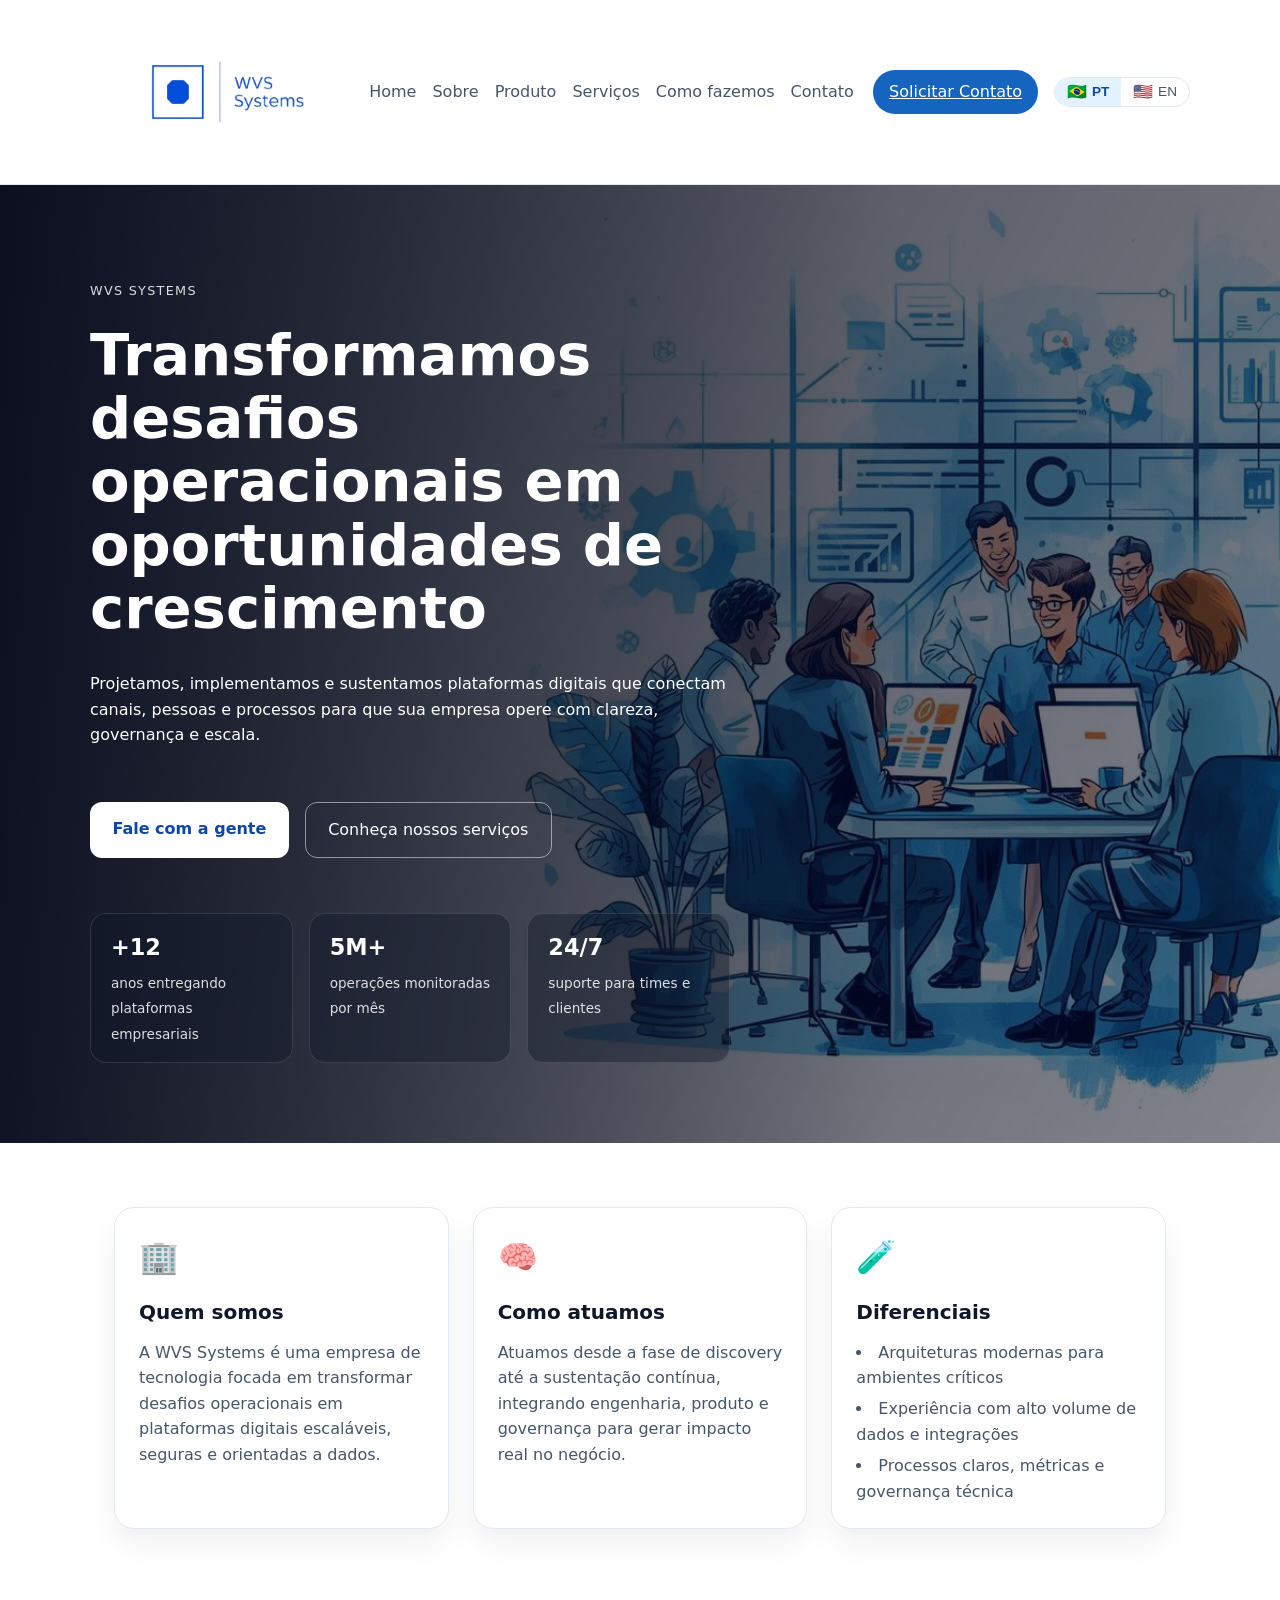
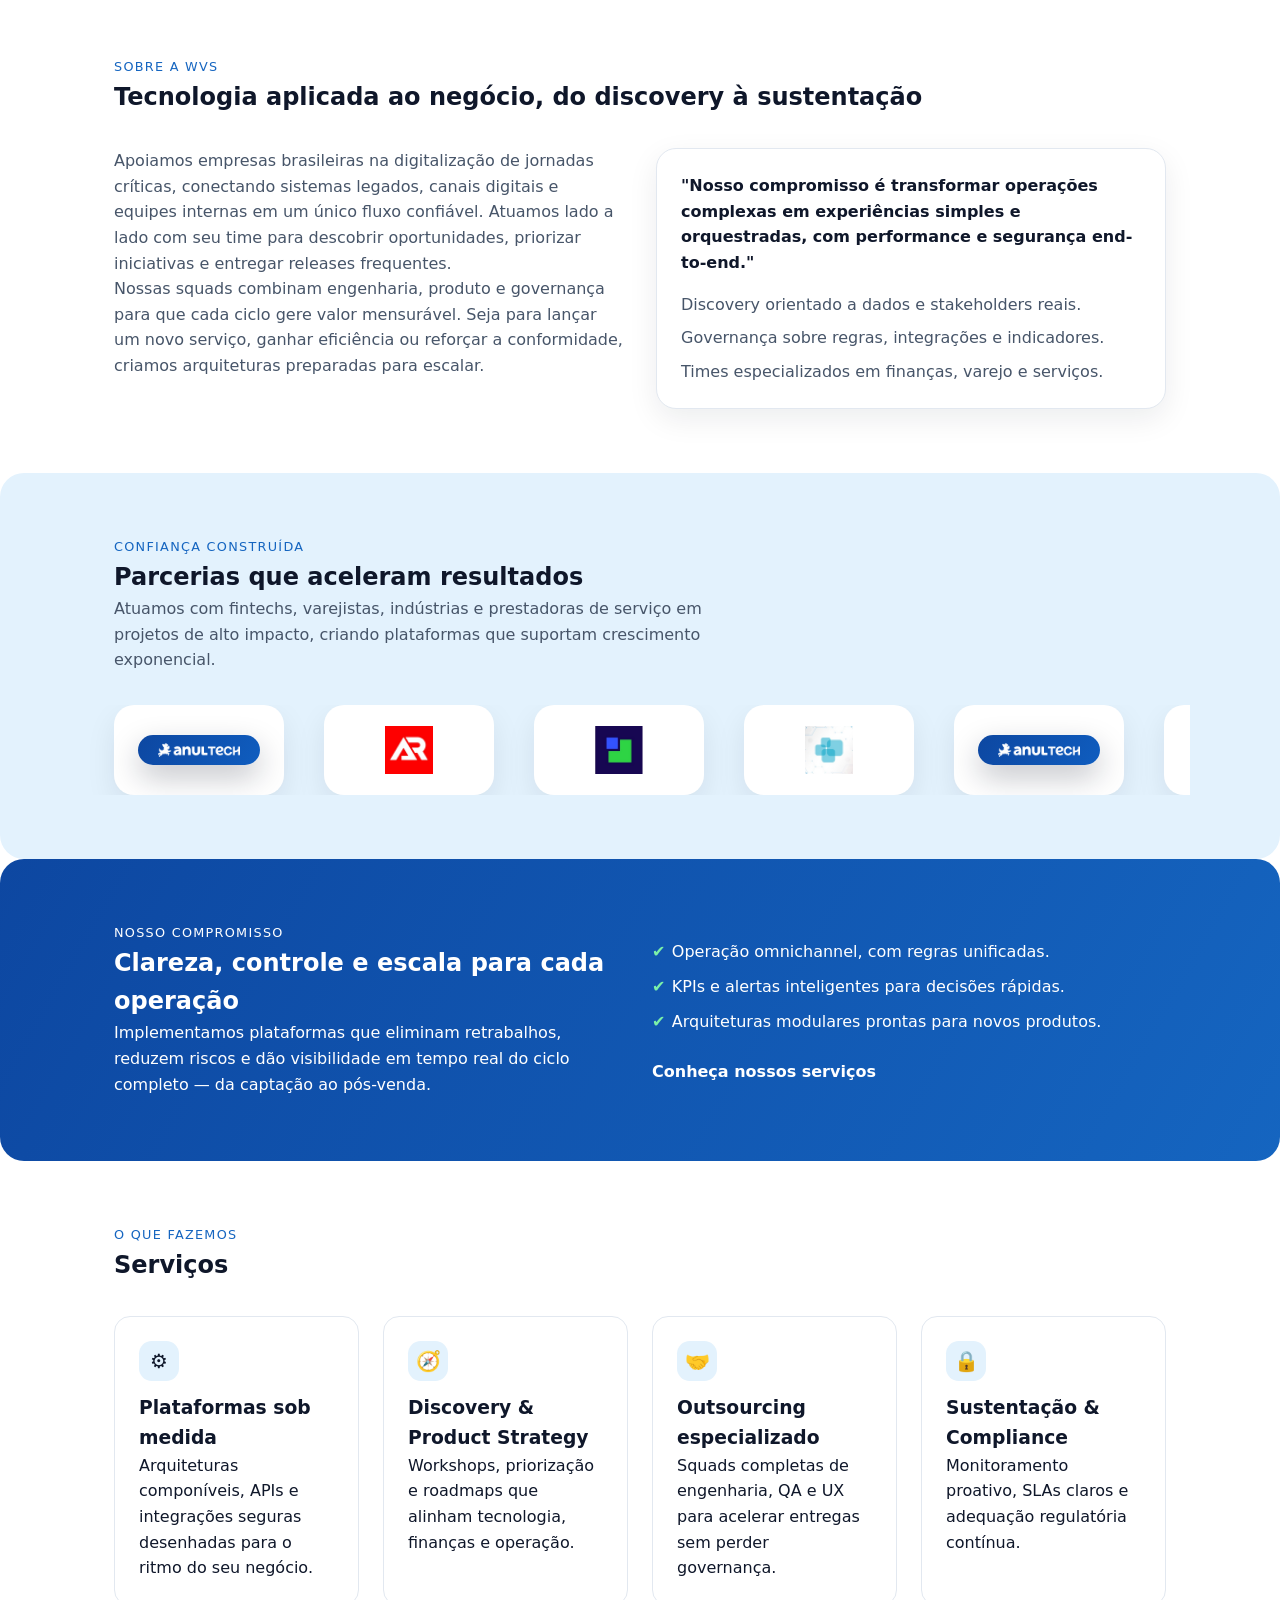
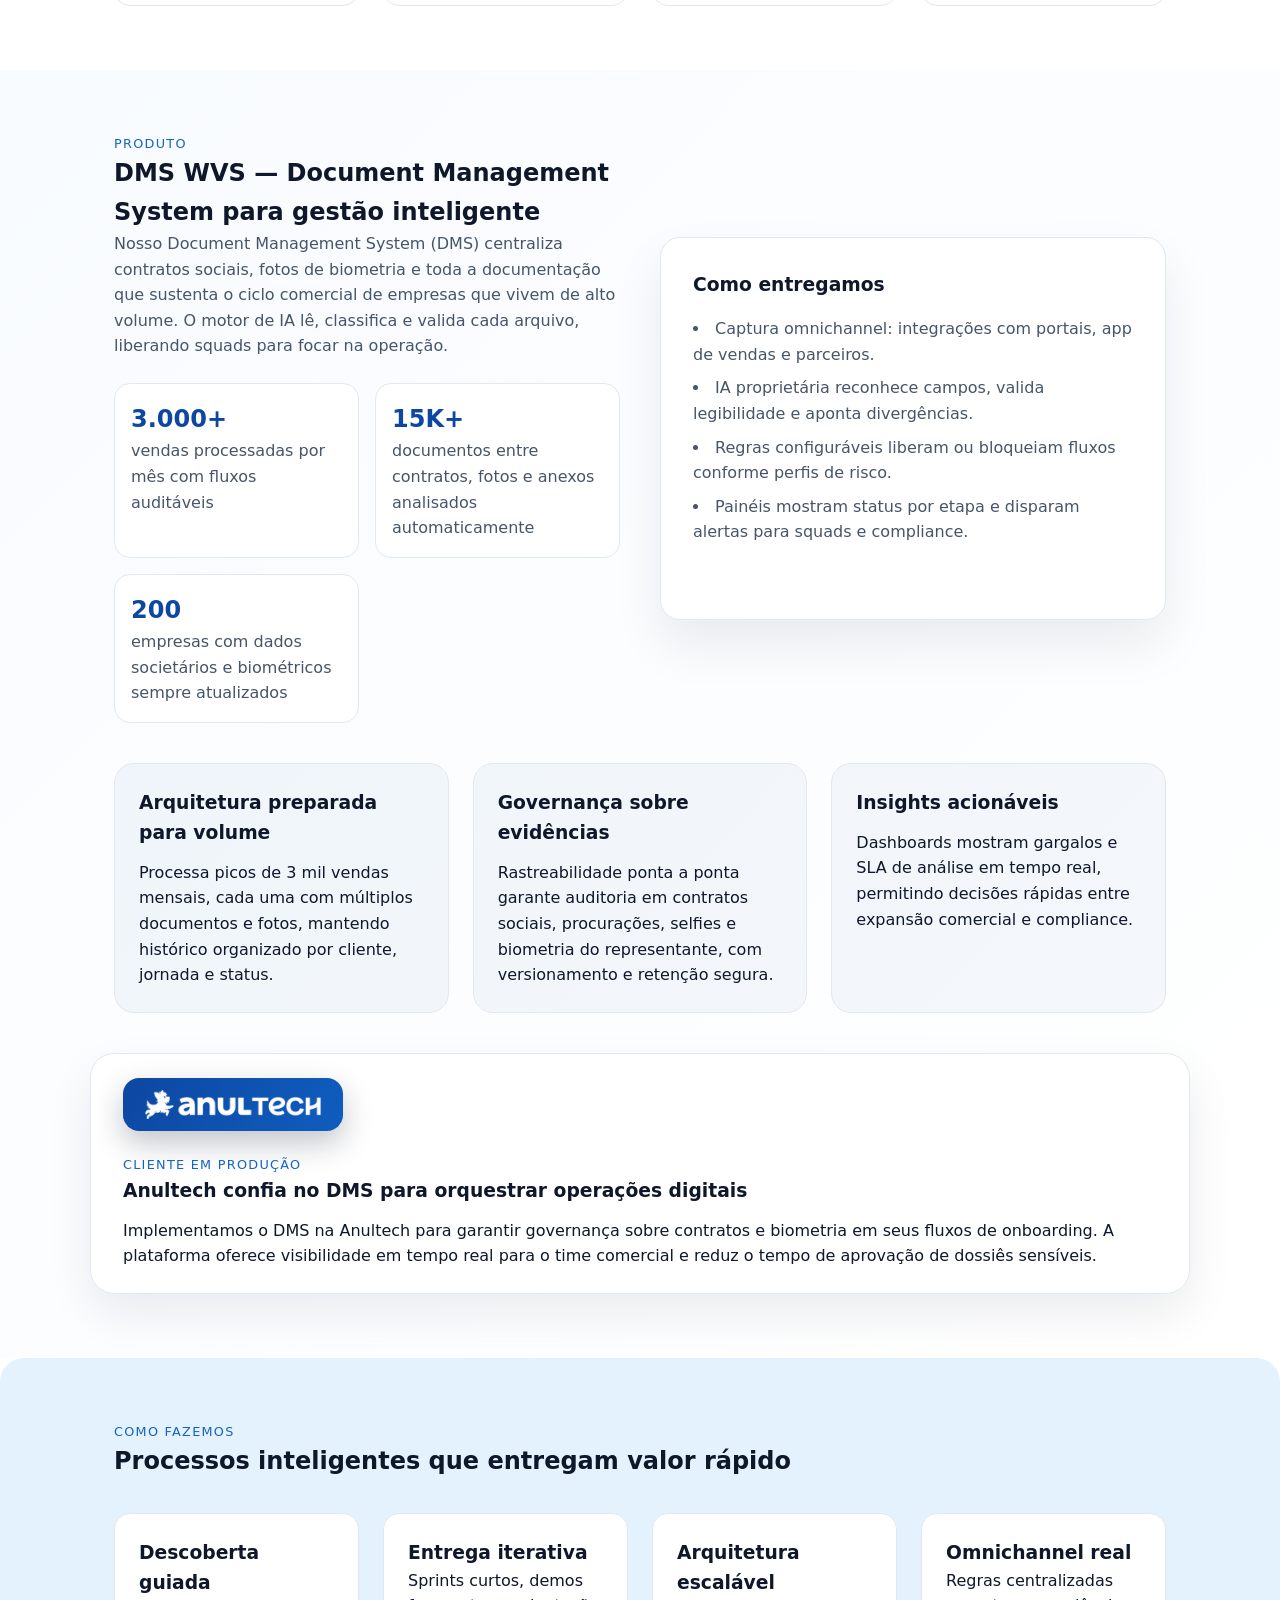
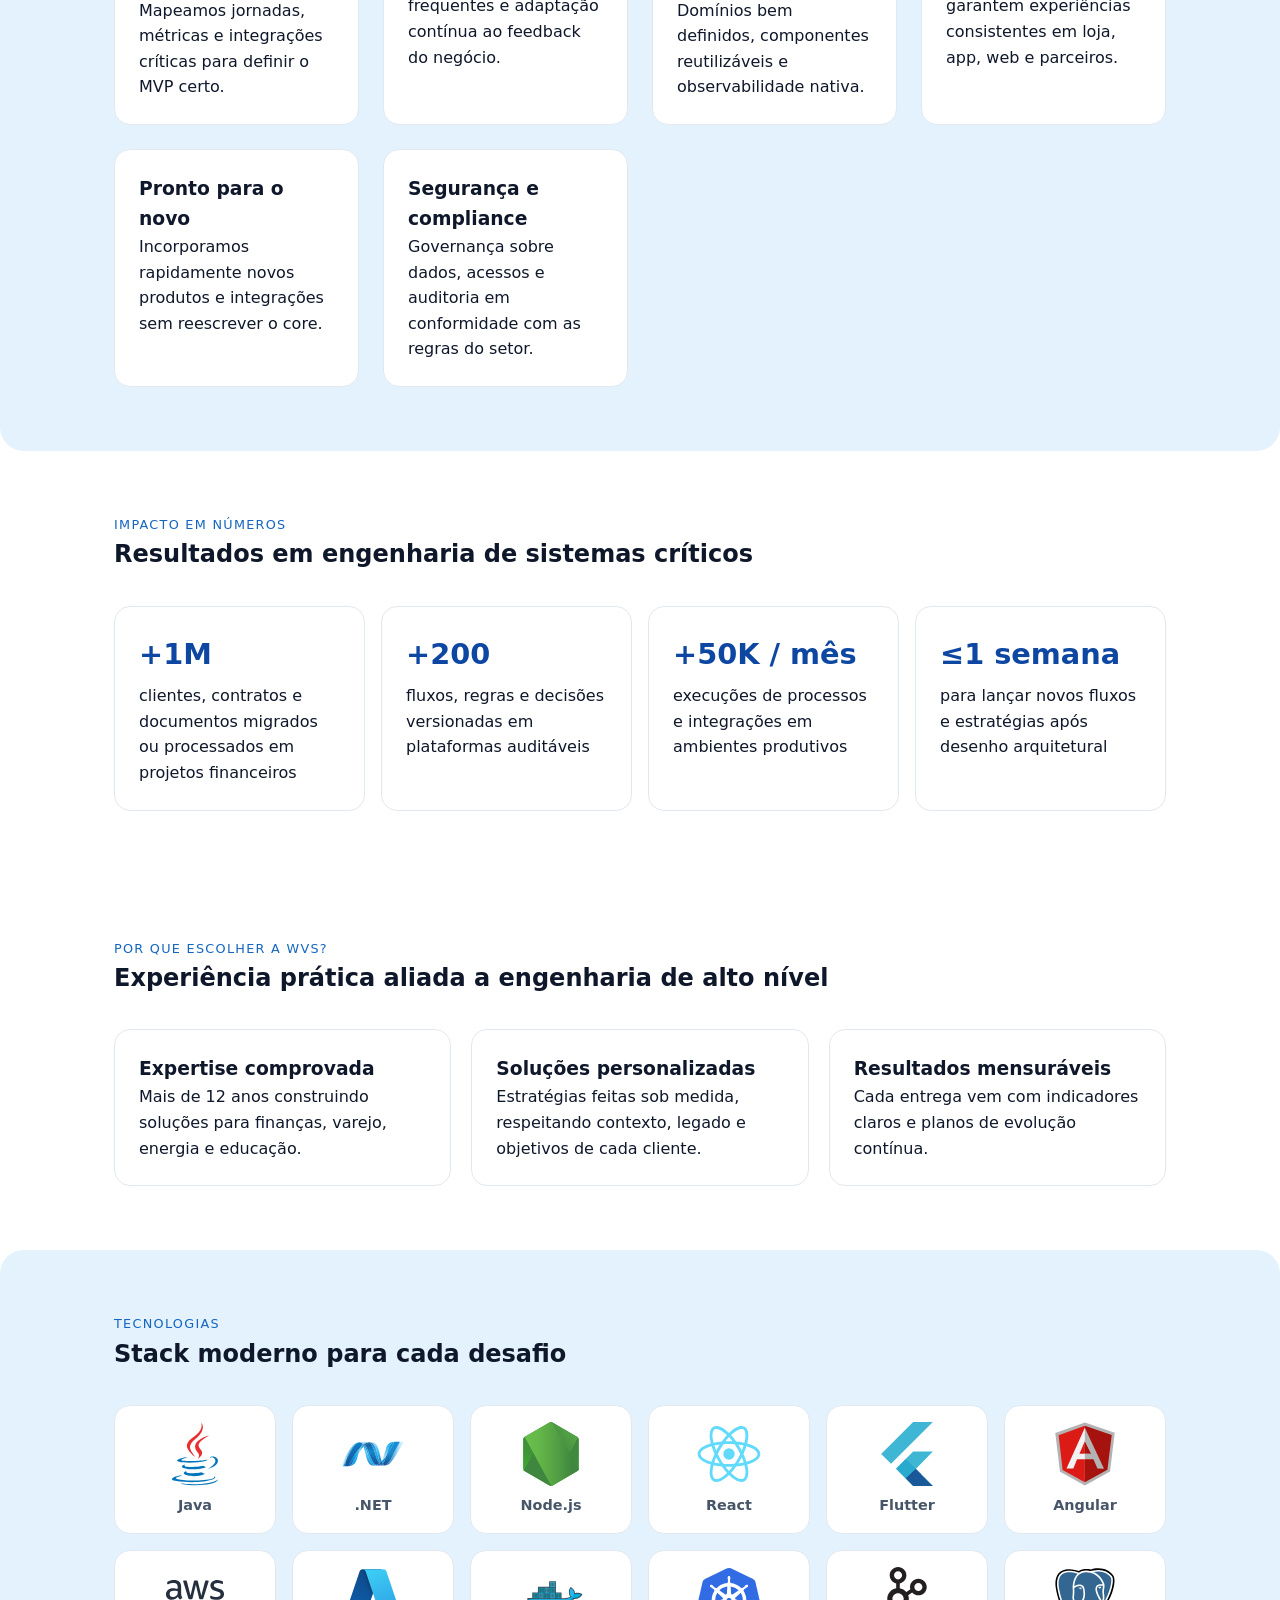
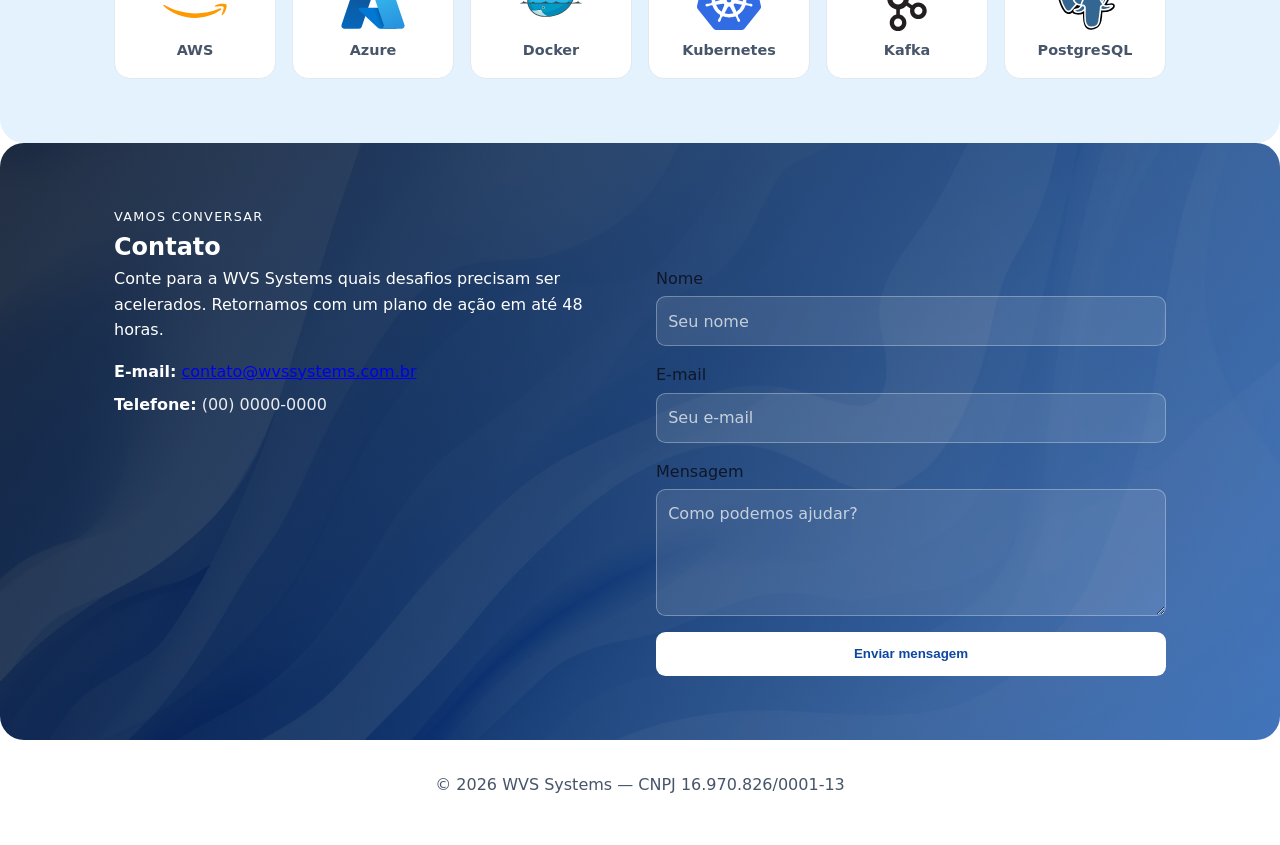
==== commit 8091f855: "Fix contact email domain" ====
--- a/index.html
+++ b/index.html
@@ -396,7 +396,7 @@
         <div>
           <p class="section-text" data-i18n="contact.text">Conte para a WVS Systems quais desafios precisam ser acelerados. Retornamos com um plano de ação em até 48 horas.</p>
           <ul class="contact-info">
-            <li><strong data-i18n="contact.emailLabel">E-mail:</strong> <span data-i18n="contact.emailValue">contato@wvssistemas.com.br</span></li>
+            <li><strong data-i18n="contact.emailLabel">E-mail:</strong> <a href="mailto:contato@wvssystems.com.br" data-i18n="contact.emailValue">contato@wvssystems.com.br</a></li>
             <li><strong data-i18n="contact.phoneLabel">Telefone:</strong> <span data-i18n="contact.phoneValue">(00) 0000-0000</span></li>
           </ul>
         </div>
@@ -726,7 +726,7 @@
         en: 'Tell WVS Systems which challenges need acceleration. We reply with an action plan within 48 hours.'
       },
       'contact.emailLabel': { pt: 'E-mail:', en: 'Email:' },
-      'contact.emailValue': { pt: 'contato@wvssistemas.com.br', en: 'contato@wvssistemas.com.br' },
+      'contact.emailValue': { pt: 'contato@wvssystems.com.br', en: 'contato@wvssystems.com.br' },
       'contact.phoneLabel': { pt: 'Telefone:', en: 'Phone:' },
       'contact.phoneValue': { pt: '(00) 0000-0000', en: '(00) 0000-0000' },
       'form.name': { pt: 'Nome', en: 'Name' },
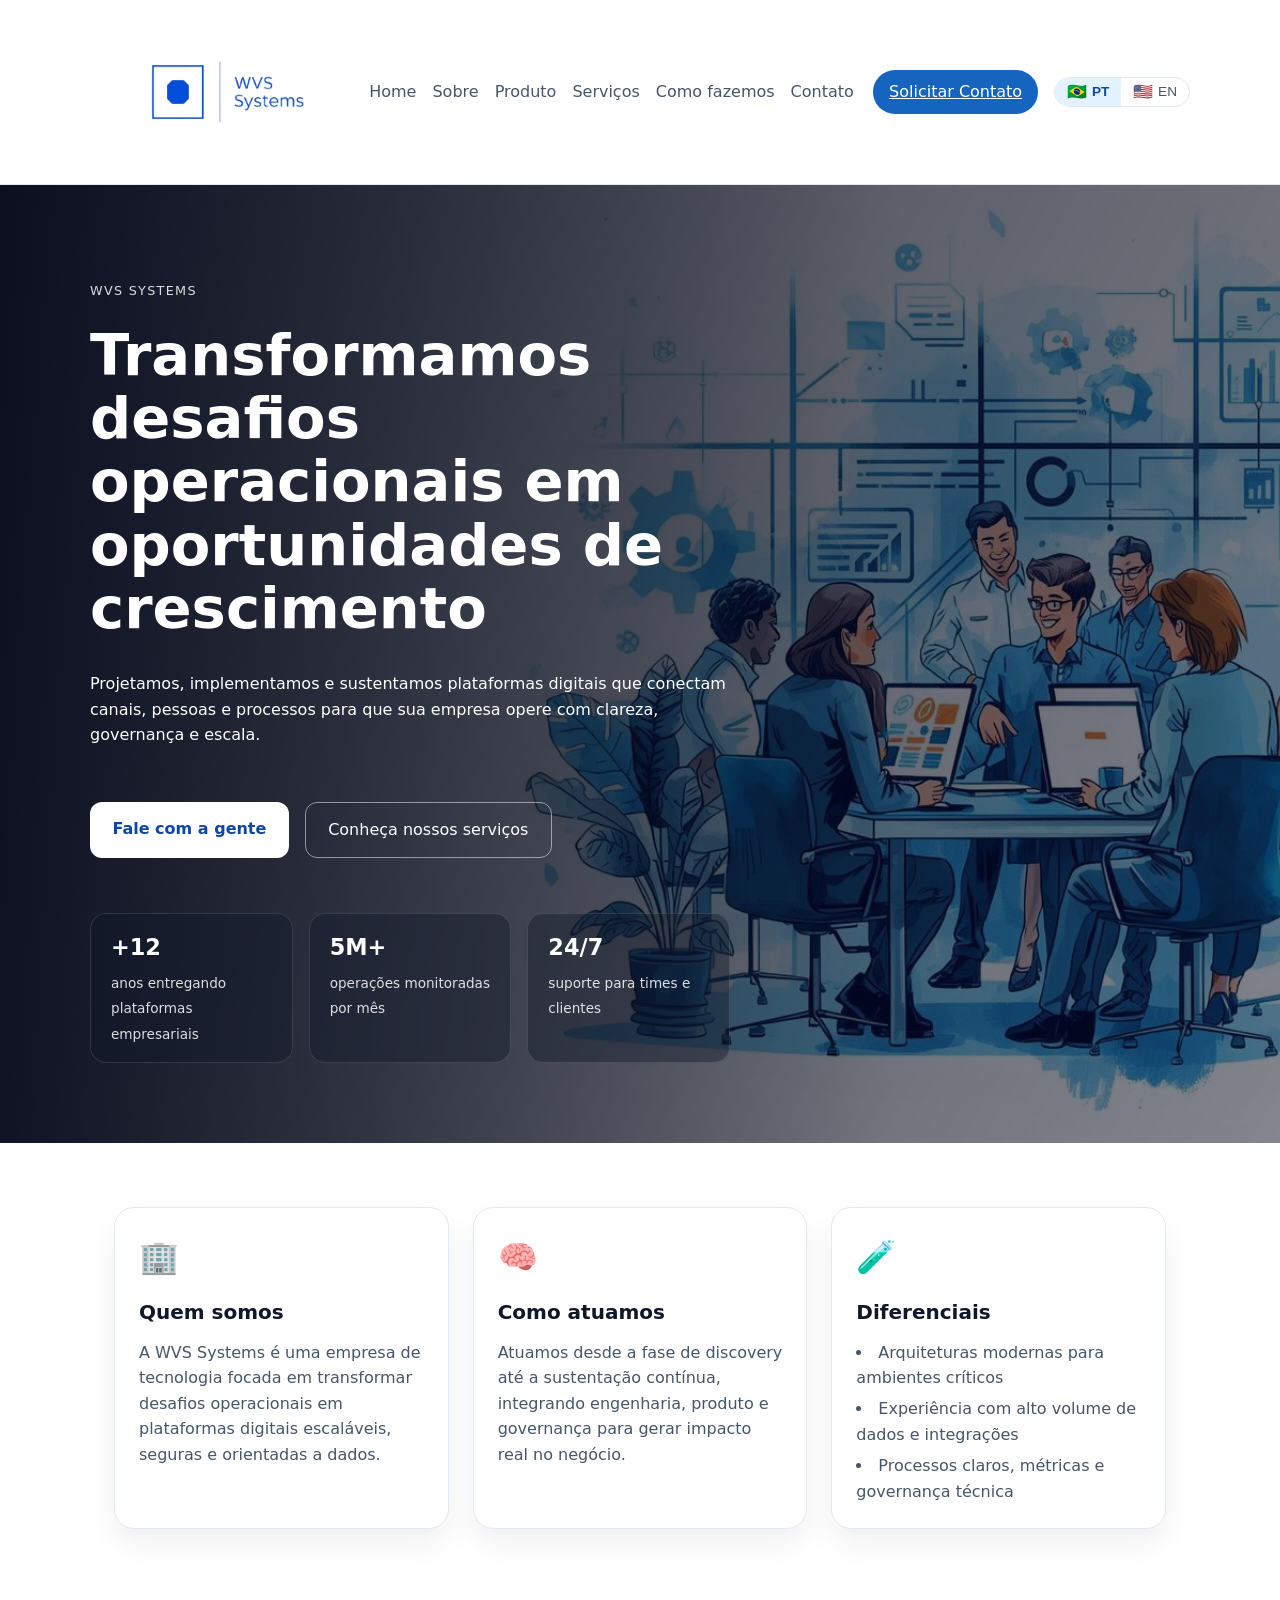
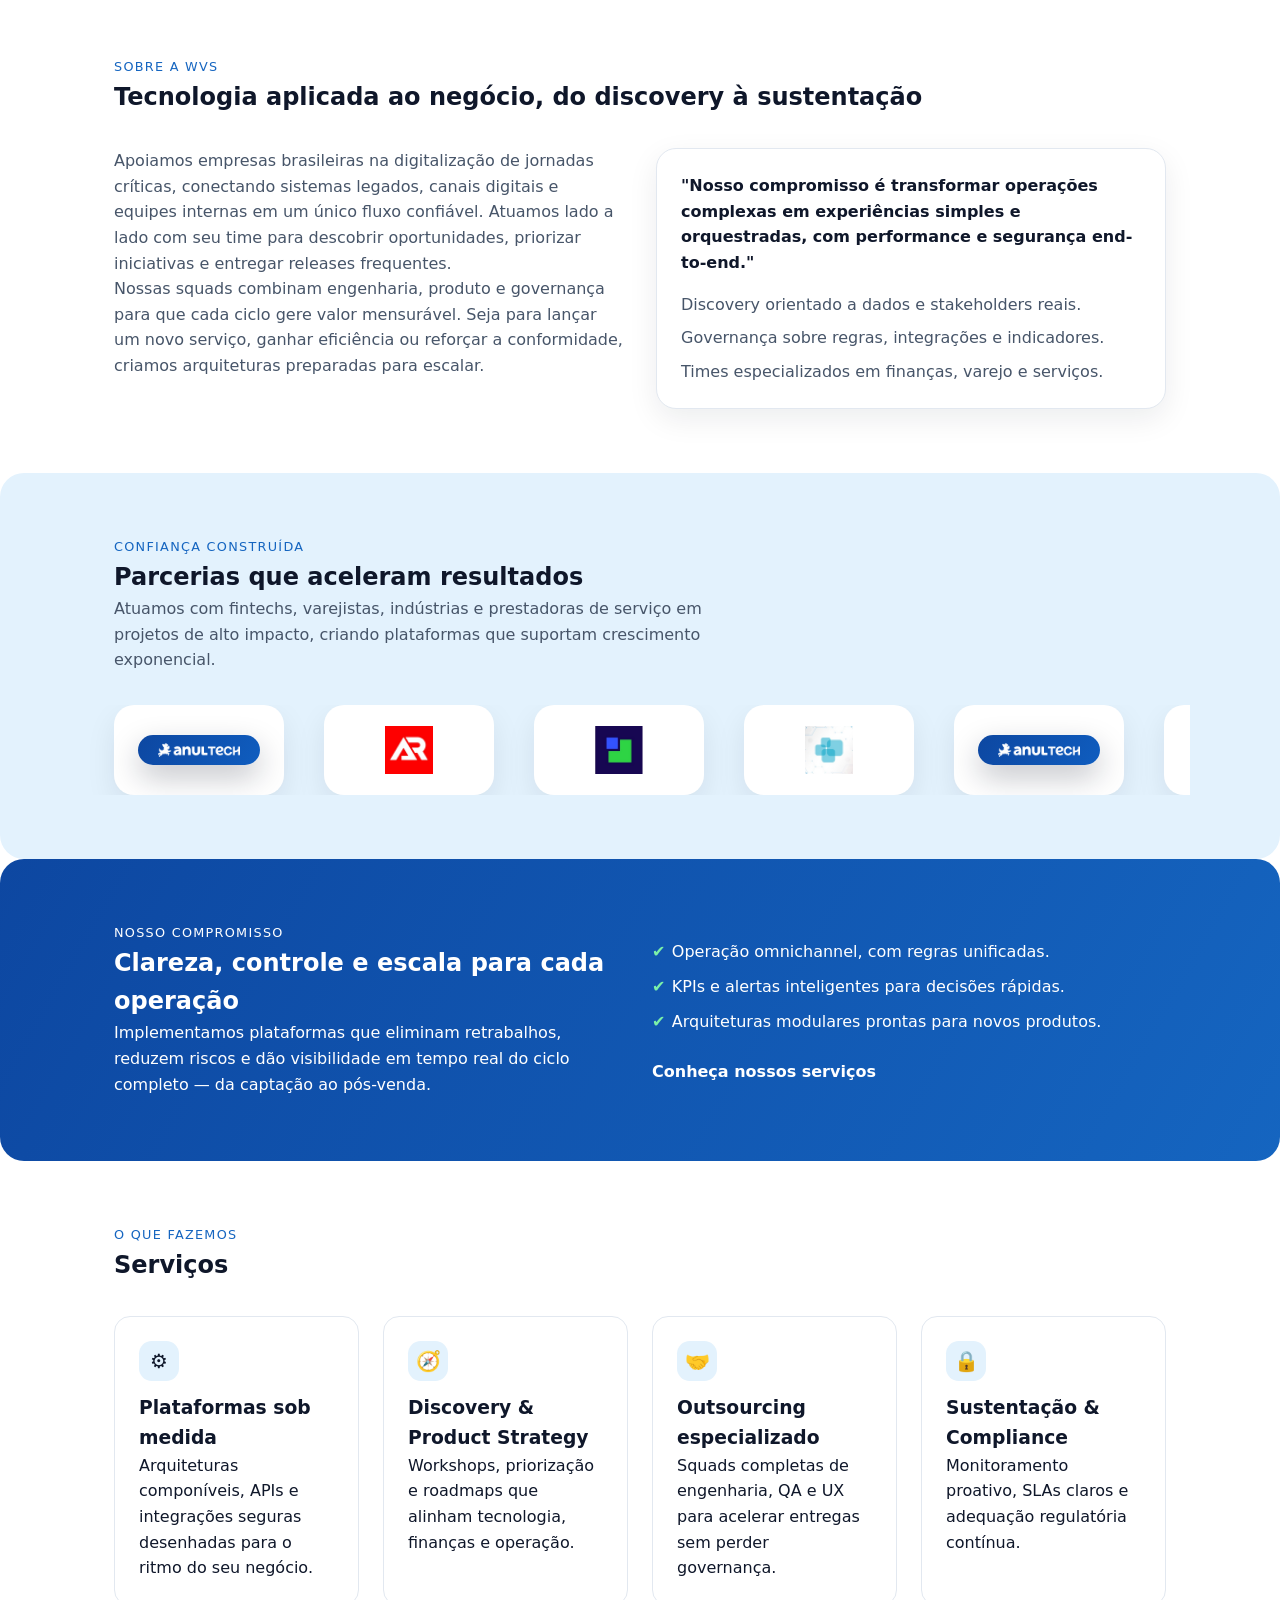
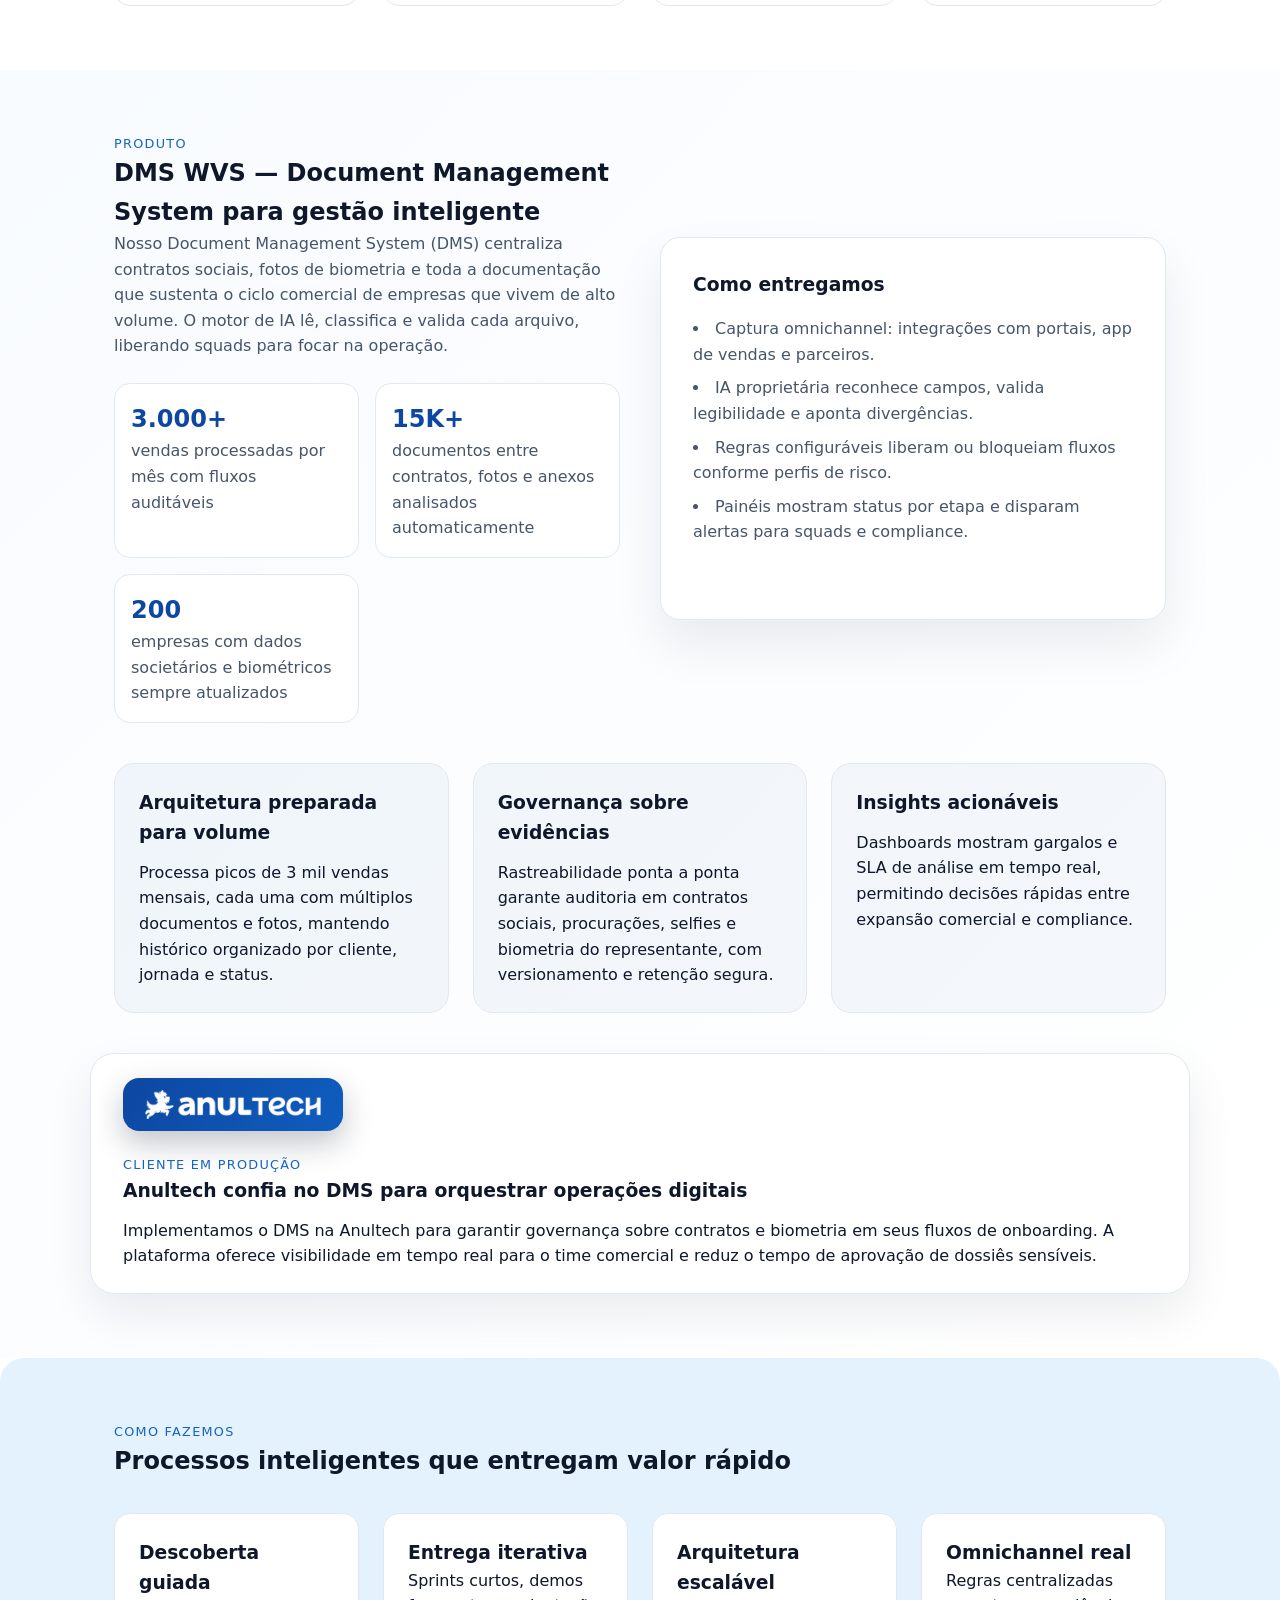
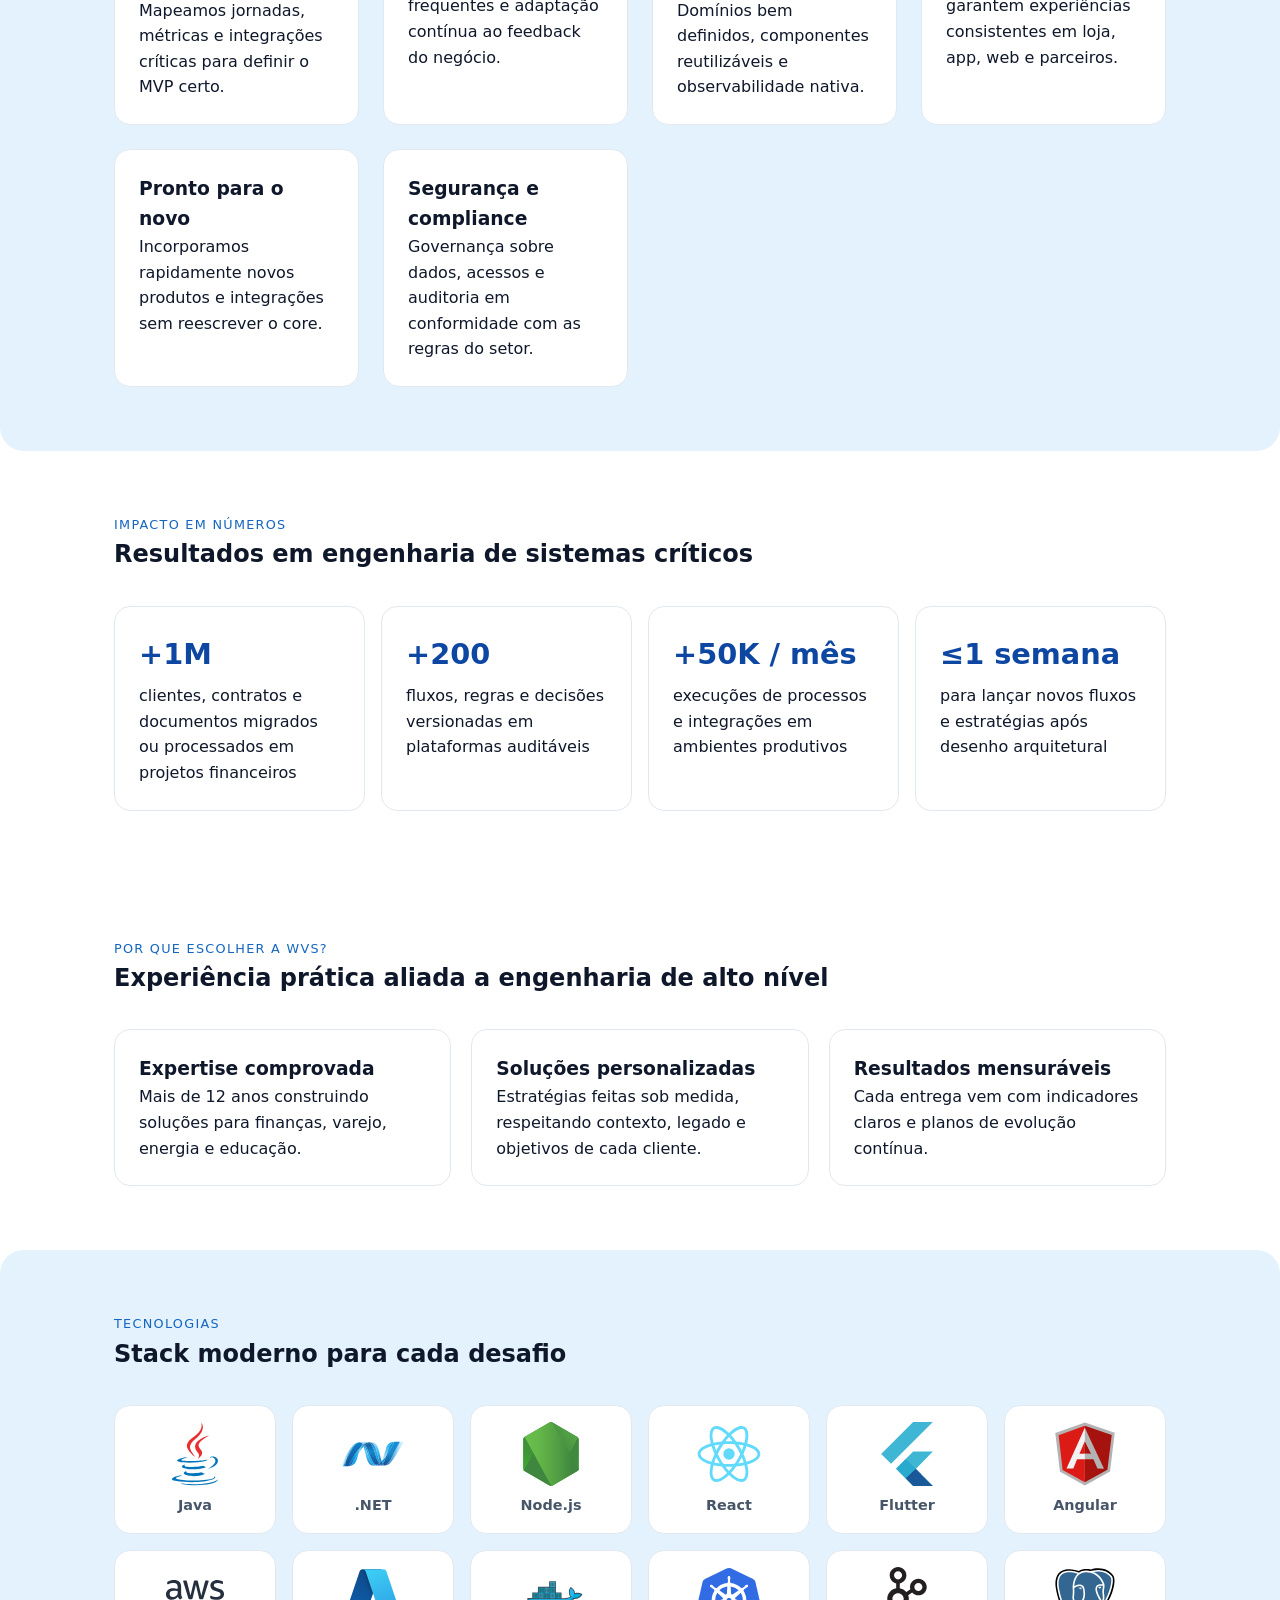
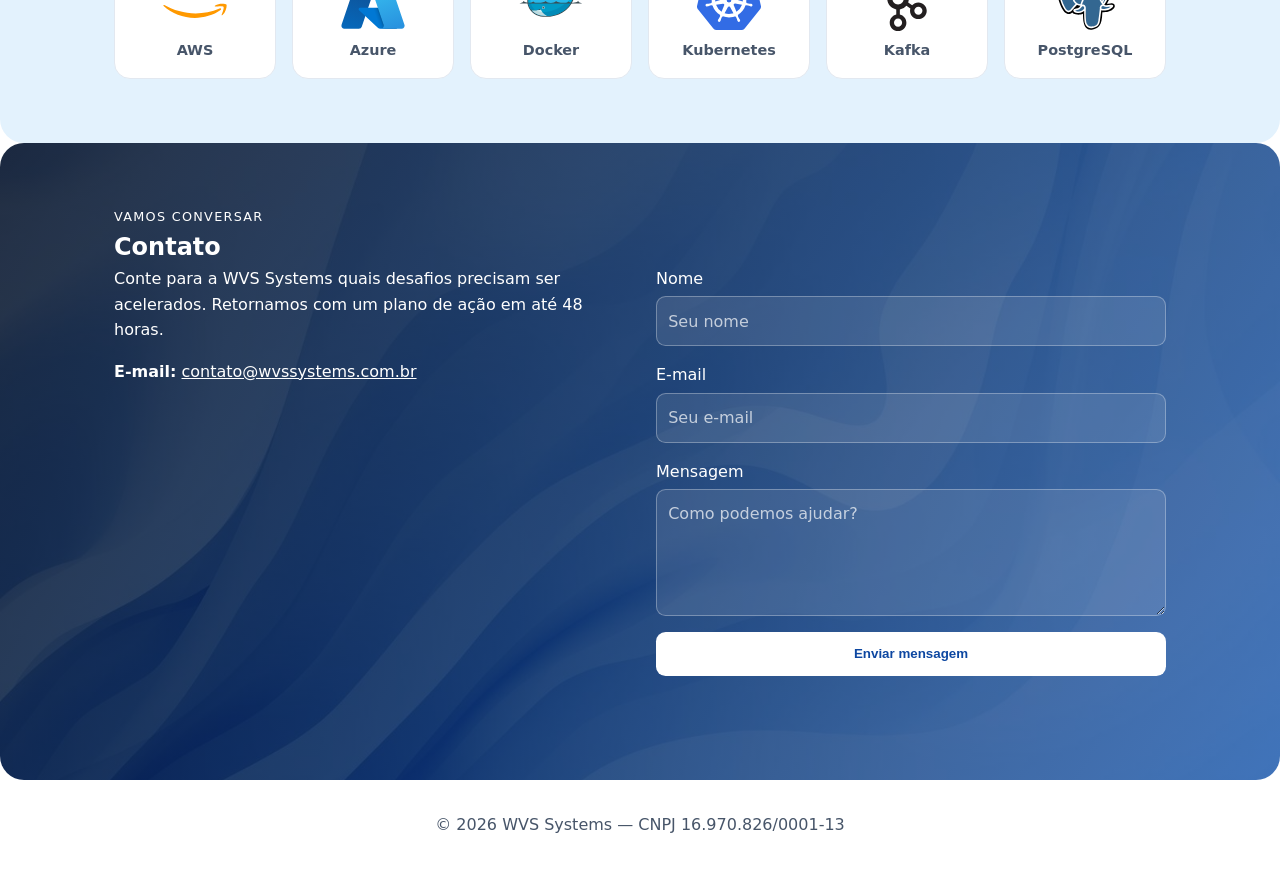
==== commit 107027b4: "Implement contact form submission" ====
--- a/index.html
+++ b/index.html
@@ -397,23 +397,26 @@
           <p class="section-text" data-i18n="contact.text">Conte para a WVS Systems quais desafios precisam ser acelerados. Retornamos com um plano de ação em até 48 horas.</p>
           <ul class="contact-info">
             <li><strong data-i18n="contact.emailLabel">E-mail:</strong> <a href="mailto:contato@wvssystems.com.br" data-i18n="contact.emailValue">contato@wvssystems.com.br</a></li>
-            <li><strong data-i18n="contact.phoneLabel">Telefone:</strong> <span data-i18n="contact.phoneValue">(00) 0000-0000</span></li>
           </ul>
         </div>
-        <form class="contact-form">
+        <form class="contact-form" novalidate>
           <label>
             <span data-i18n="form.name">Nome</span>
-            <input type="text" placeholder="Seu nome" data-i18n-placeholder="form.namePlaceholder" />
+            <input type="text" name="name" placeholder="Seu nome" data-i18n-placeholder="form.namePlaceholder" required />
           </label>
           <label>
             <span data-i18n="form.email">E-mail</span>
-            <input type="email" placeholder="Seu e-mail" data-i18n-placeholder="form.emailPlaceholder" />
+            <input type="email" name="email" placeholder="Seu e-mail" data-i18n-placeholder="form.emailPlaceholder" required />
           </label>
           <label>
             <span data-i18n="form.message">Mensagem</span>
-            <textarea rows="4" placeholder="Como podemos ajudar?" data-i18n-placeholder="form.messagePlaceholder"></textarea>
+            <textarea name="message" rows="4" placeholder="Como podemos ajudar?" data-i18n-placeholder="form.messagePlaceholder" required></textarea>
           </label>
+          <input type="hidden" name="_subject" value="Novo contato pelo site WVS Systems" />
+          <input type="hidden" name="_captcha" value="false" />
+          <input type="text" name="_honey" class="contact-form-honeypot" tabindex="-1" autocomplete="off" />
           <button type="submit" data-i18n="form.submit">Enviar mensagem</button>
+          <p class="contact-form-status" role="status" aria-live="polite"></p>
         </form>
       </div>
     </section>
@@ -727,12 +730,11 @@
       },
       'contact.emailLabel': { pt: 'E-mail:', en: 'Email:' },
       'contact.emailValue': { pt: 'contato@wvssystems.com.br', en: 'contato@wvssystems.com.br' },
-      'contact.phoneLabel': { pt: 'Telefone:', en: 'Phone:' },
-      'contact.phoneValue': { pt: '(00) 0000-0000', en: '(00) 0000-0000' },
       'form.name': { pt: 'Nome', en: 'Name' },
       'form.email': { pt: 'E-mail', en: 'Email' },
       'form.message': { pt: 'Mensagem', en: 'Message' },
       'form.submit': { pt: 'Enviar mensagem', en: 'Send message' },
+      'form.sending': { pt: 'Enviando...', en: 'Sending...' },
       'footer.text': {
         pt: '© <span id="year"></span> WVS Systems — CNPJ 16.970.826/0001-13',
         en: '© <span id="year"></span> WVS Systems — CNPJ 16.970.826/0001-13'
@@ -745,7 +747,35 @@
       'form.messagePlaceholder': { pt: 'Como podemos ajudar?', en: 'How can we help?' }
     };
 
+    const formMessages = {
+      success: {
+        pt: 'Mensagem enviada. Retornaremos em breve.',
+        en: 'Message sent. We will get back to you soon.'
+      },
+      error: {
+        pt: 'Nao foi possivel enviar agora. Tente novamente em instantes ou use o e-mail ao lado.',
+        en: 'Could not send right now. Please try again shortly or use the email shown here.'
+      }
+    };
+
+    const contactForm = document.querySelector('.contact-form');
+    const contactFormButton = contactForm?.querySelector('button[type="submit"]');
+    const contactFormStatus = contactForm?.querySelector('.contact-form-status');
+    const formSubmitEndpoint = 'https://formsubmit.co/ajax/contato@wvssystems.com.br';
+    let currentLanguage = 'pt';
+
+    function getLocalizedCopy(collection, key, lang = currentLanguage) {
+      return collection[key]?.[lang] || collection[key]?.pt || '';
+    }
+
+    function setFormStatus(key, type) {
+      if (!contactFormStatus) return;
+      contactFormStatus.textContent = key ? getLocalizedCopy(formMessages, key) : '';
+      contactFormStatus.dataset.state = type || '';
+    }
+
     function setLanguage(lang) {
+      currentLanguage = lang;
       document.documentElement.lang = lang === 'en' ? 'en' : 'pt-BR';
       document.querySelectorAll('[data-i18n]').forEach((el) => {
         const key = el.dataset.i18n;
@@ -773,6 +803,15 @@
       document.querySelectorAll('.lang-toggle button').forEach((btn) => {
         btn.classList.toggle('active', btn.dataset.lang === lang);
       });
+
+      if (contactFormButton) {
+        const labelKey = contactFormButton.dataset.loading === 'true' ? 'form.sending' : 'form.submit';
+        contactFormButton.textContent = getLocalizedCopy(translations, labelKey, lang);
+      }
+
+      if (contactFormStatus?.dataset.state) {
+        setFormStatus(contactFormStatus.dataset.state, contactFormStatus.dataset.state);
+      }
     }
 
     document.querySelectorAll('.lang-toggle button').forEach((button) => {
@@ -781,6 +820,48 @@
       });
     });
 
+    contactForm?.addEventListener('submit', async (event) => {
+      event.preventDefault();
+      setFormStatus('', '');
+
+      if (!contactForm.reportValidity()) {
+        return;
+      }
+
+      const formData = new FormData(contactForm);
+
+      if (contactFormButton) {
+        contactFormButton.disabled = true;
+        contactFormButton.dataset.loading = 'true';
+        contactFormButton.textContent = getLocalizedCopy(translations, 'form.sending');
+      }
+
+      try {
+        const response = await fetch(formSubmitEndpoint, {
+          method: 'POST',
+          headers: {
+            Accept: 'application/json'
+          },
+          body: formData
+        });
+
+        if (!response.ok) {
+          throw new Error('Request failed');
+        }
+
+        contactForm.reset();
+        setFormStatus('success', 'success');
+      } catch (error) {
+        setFormStatus('error', 'error');
+      } finally {
+        if (contactFormButton) {
+          contactFormButton.disabled = false;
+          contactFormButton.dataset.loading = 'false';
+          contactFormButton.textContent = getLocalizedCopy(translations, 'form.submit');
+        }
+      }
+    });
+
     setLanguage('pt');
   </script>
 </body>
--- a/styles.css
+++ b/styles.css
@@ -632,12 +632,17 @@
 .contact-hero .section-heading h2,
 .contact-hero .section-text,
 .contact-hero .contact-info,
-.contact-hero .contact-info strong {
+.contact-hero .contact-info strong,
+.contact-hero .contact-form label {
   color: var(--white);
 }
 
 .contact-hero .contact-info span {
   color: rgba(255, 255, 255, 0.9);
+}
+
+.contact-hero .contact-info a {
+  color: var(--white);
 }
 
 .contact-hero .contact-form input,
@@ -680,6 +685,11 @@
   gap: 1rem;
 }
 
+.contact-form-honeypot {
+  position: absolute;
+  left: -9999px;
+}
+
 .contact-form label {
   display: flex;
   flex-direction: column;
@@ -703,6 +713,26 @@
   border-radius: 0.6rem;
   cursor: pointer;
   font-weight: 600;
+}
+
+.contact-form button:disabled {
+  cursor: wait;
+  opacity: 0.8;
+}
+
+.contact-form-status {
+  min-height: 1.5rem;
+  margin: 0;
+  font-size: 0.95rem;
+  color: rgba(255, 255, 255, 0.85);
+}
+
+.contact-form-status[data-state='success'] {
+  color: #d1fae5;
+}
+
+.contact-form-status[data-state='error'] {
+  color: #fee2e2;
 }
 
 .site-footer {
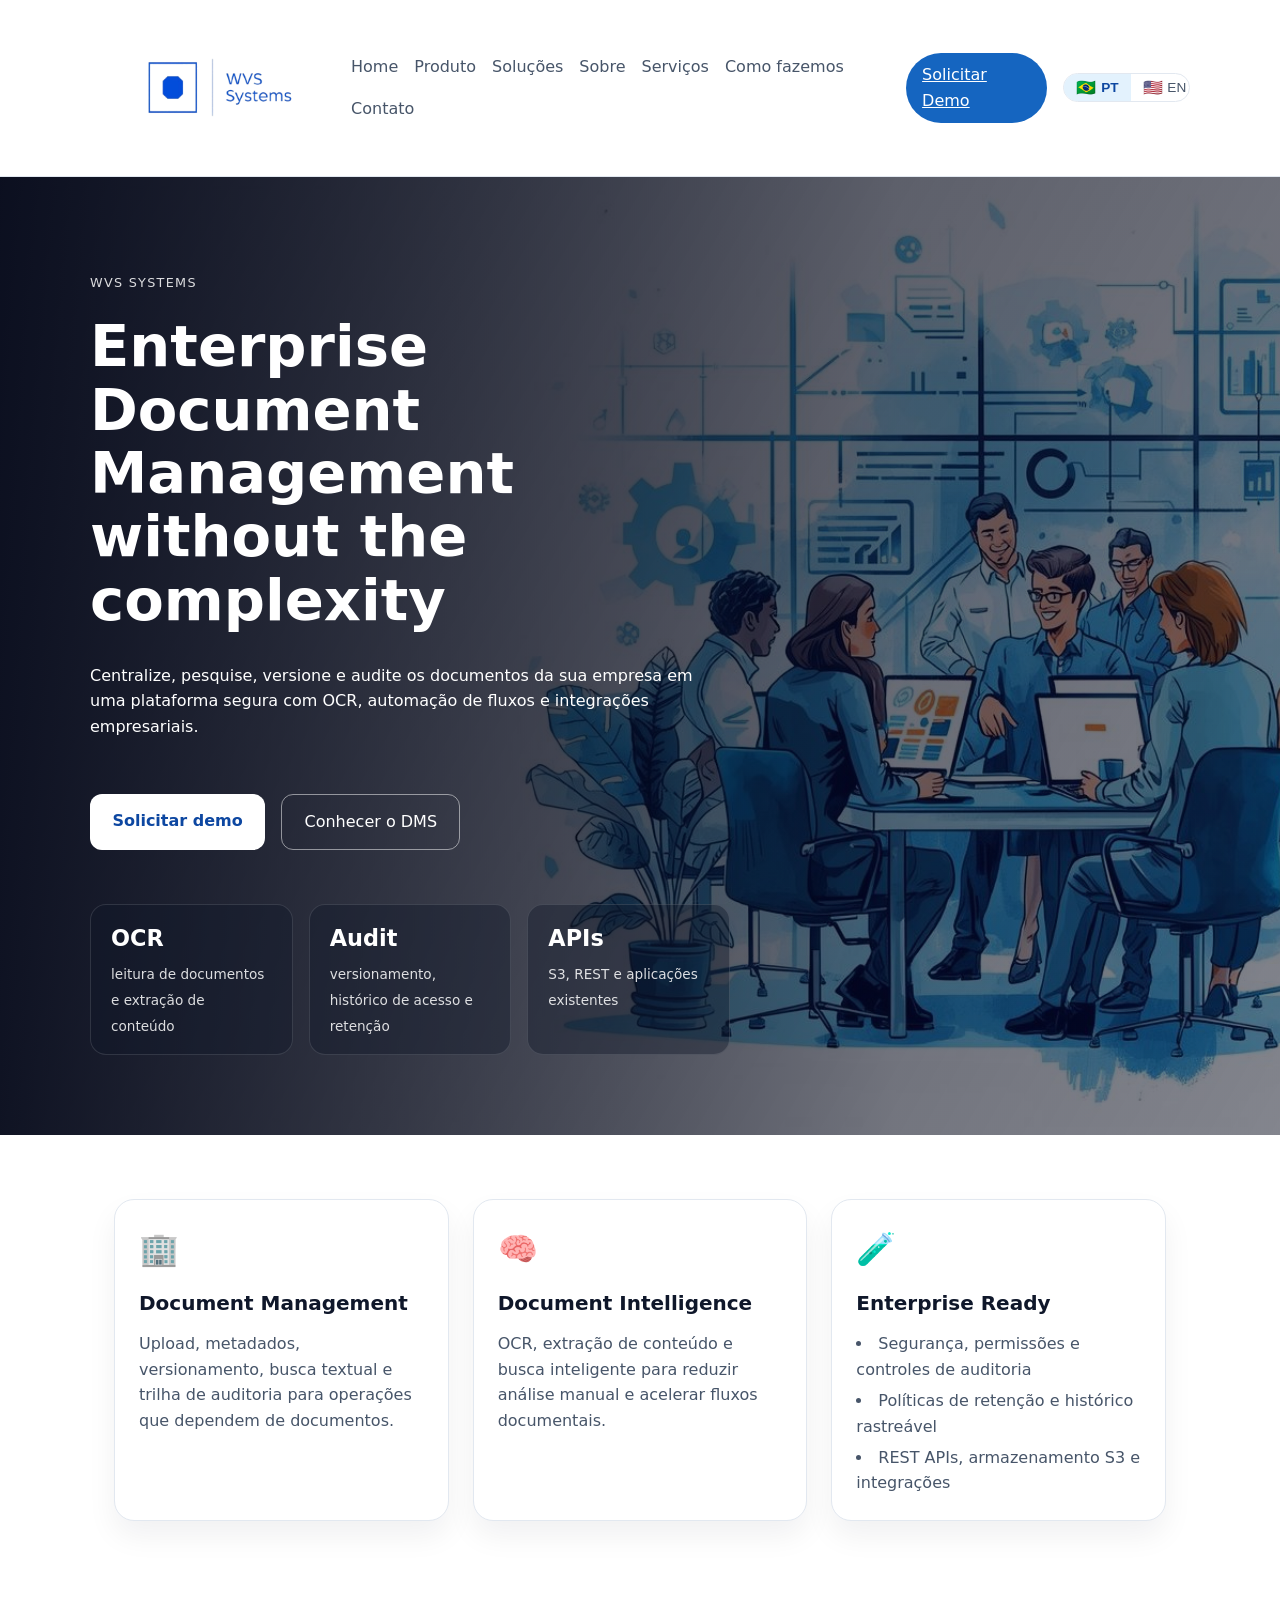
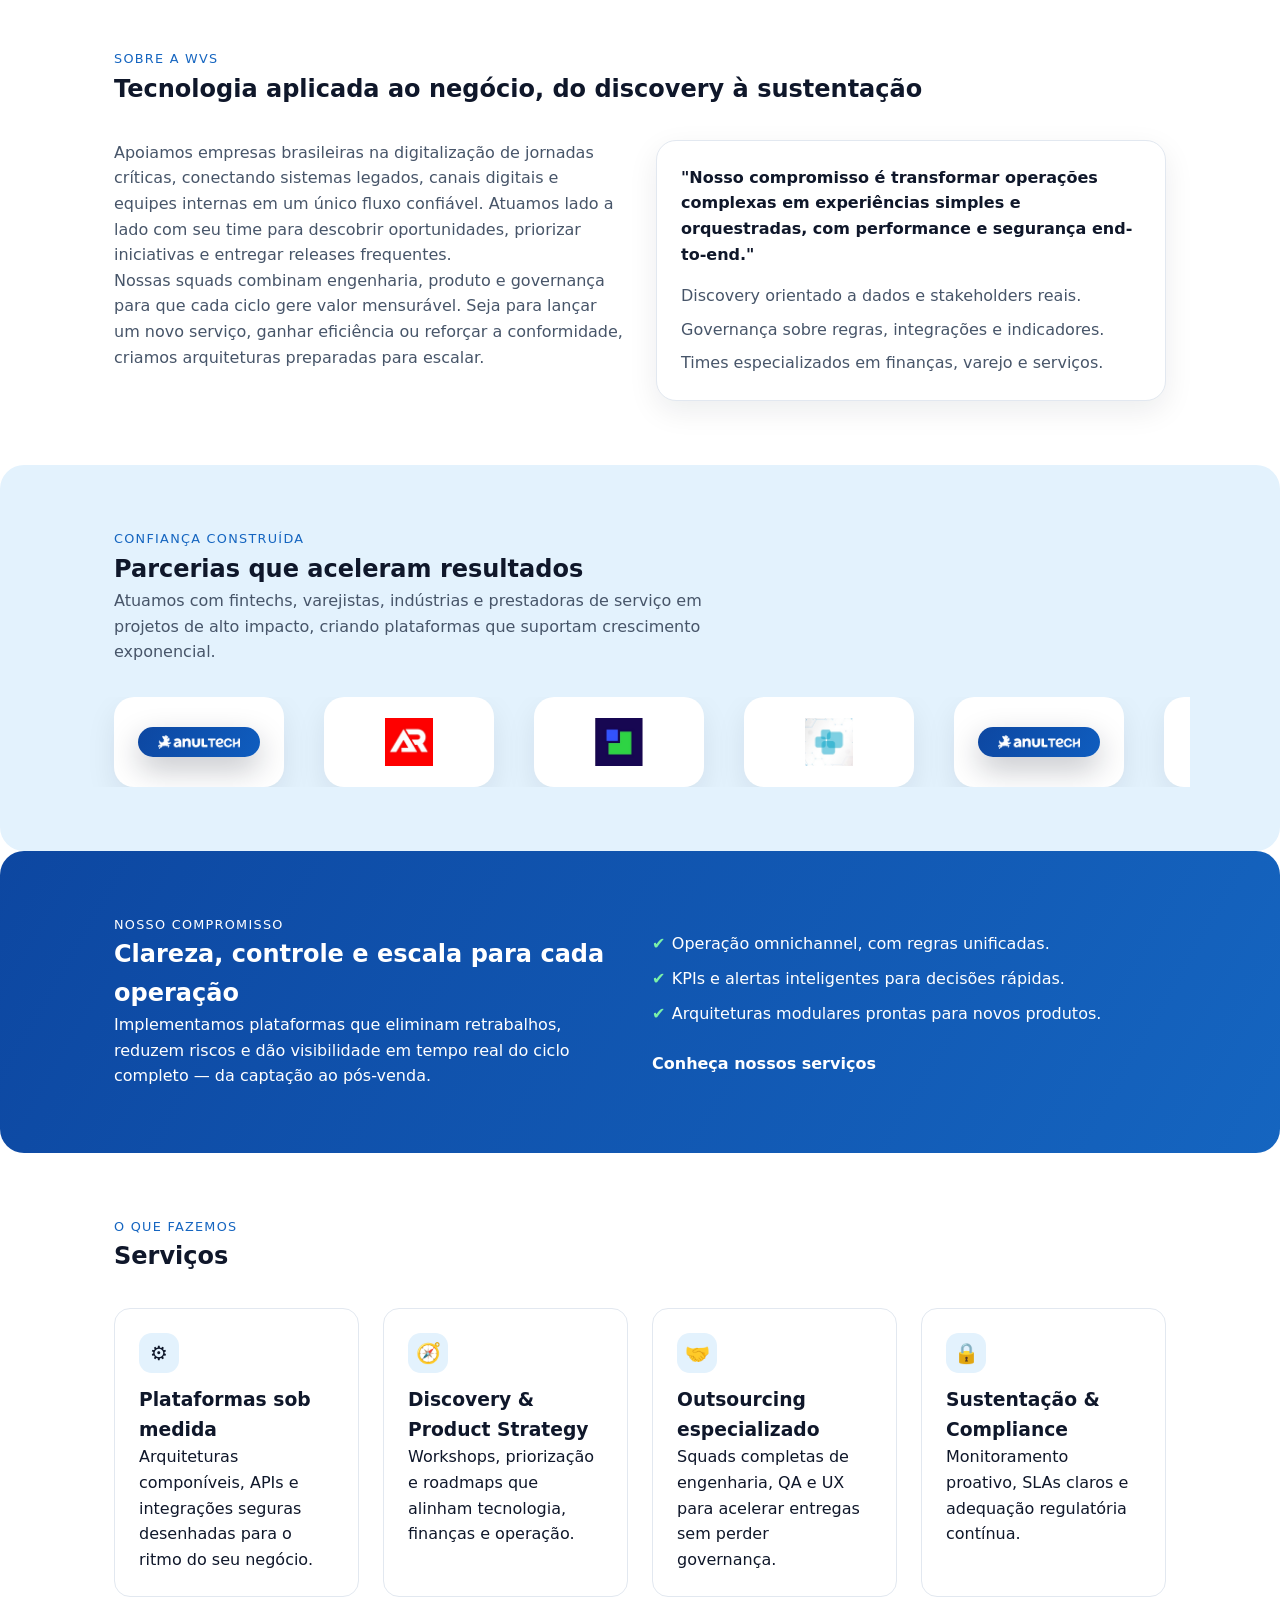
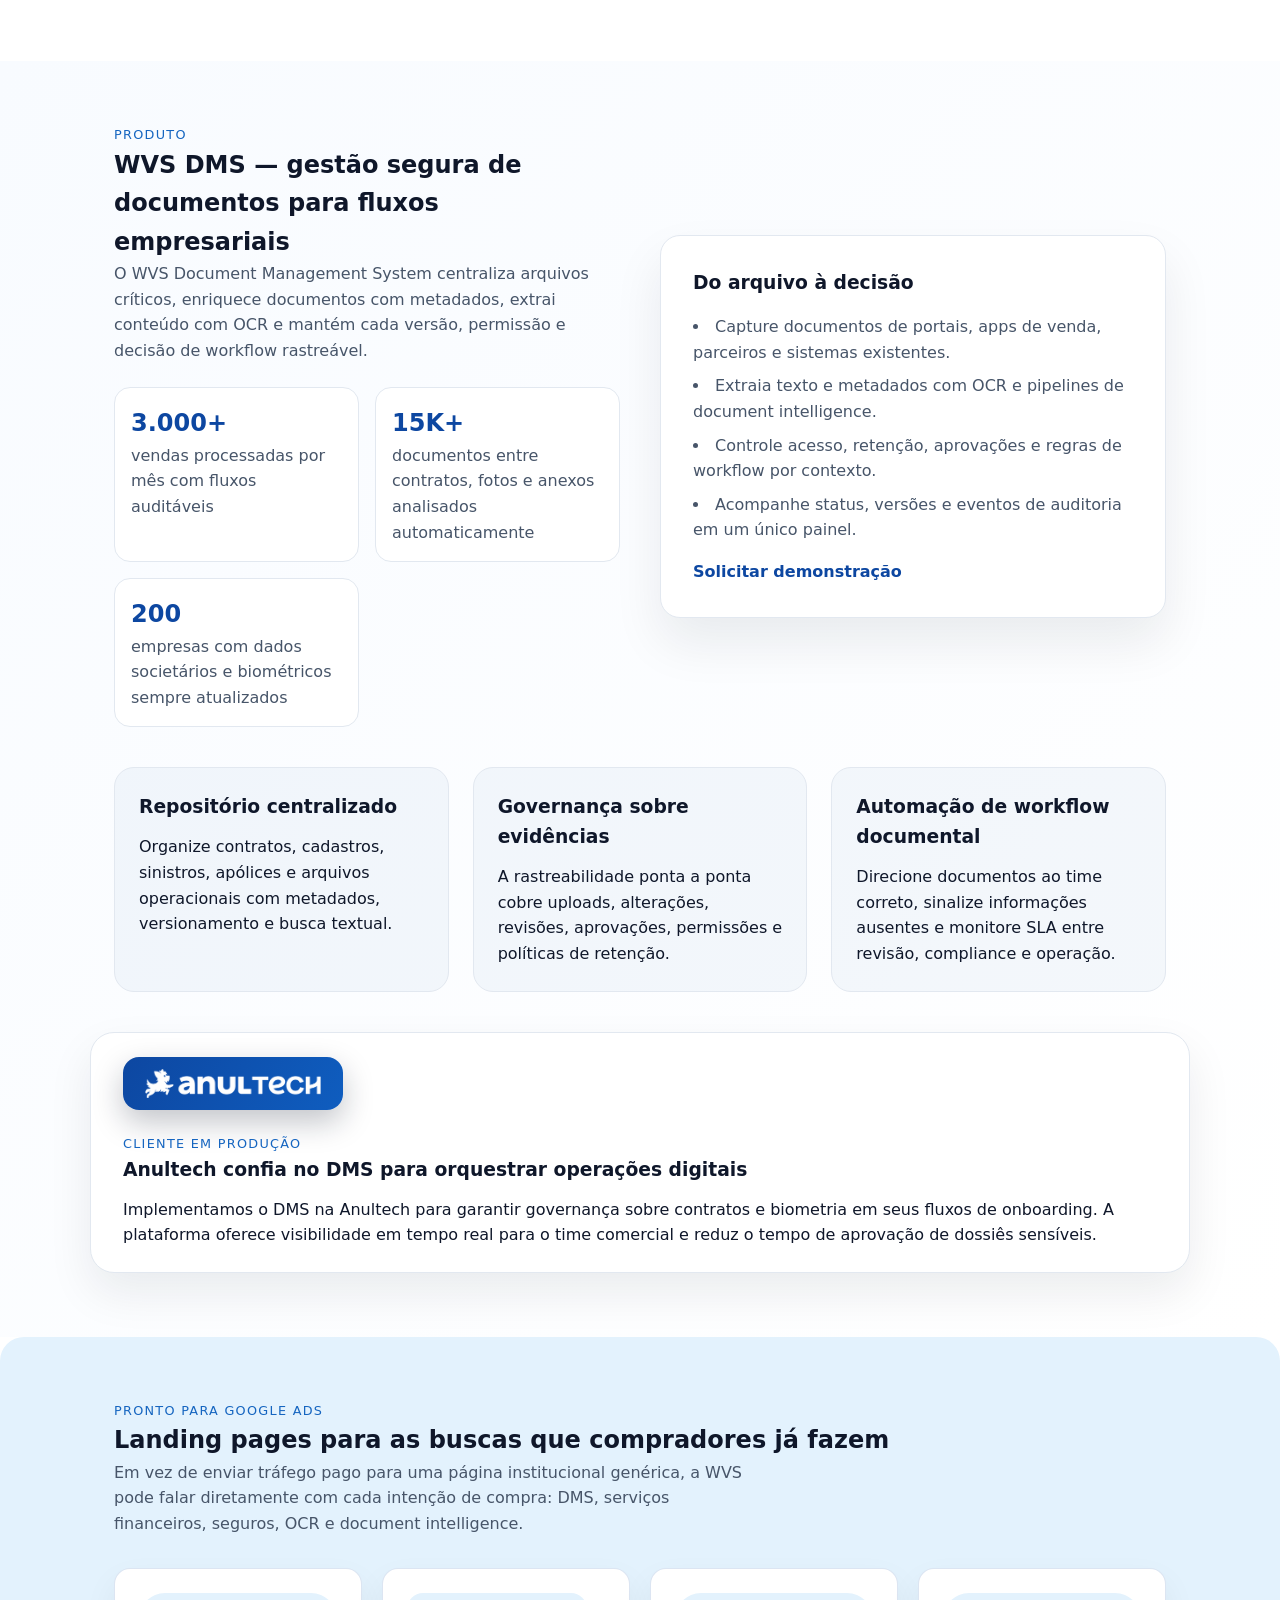
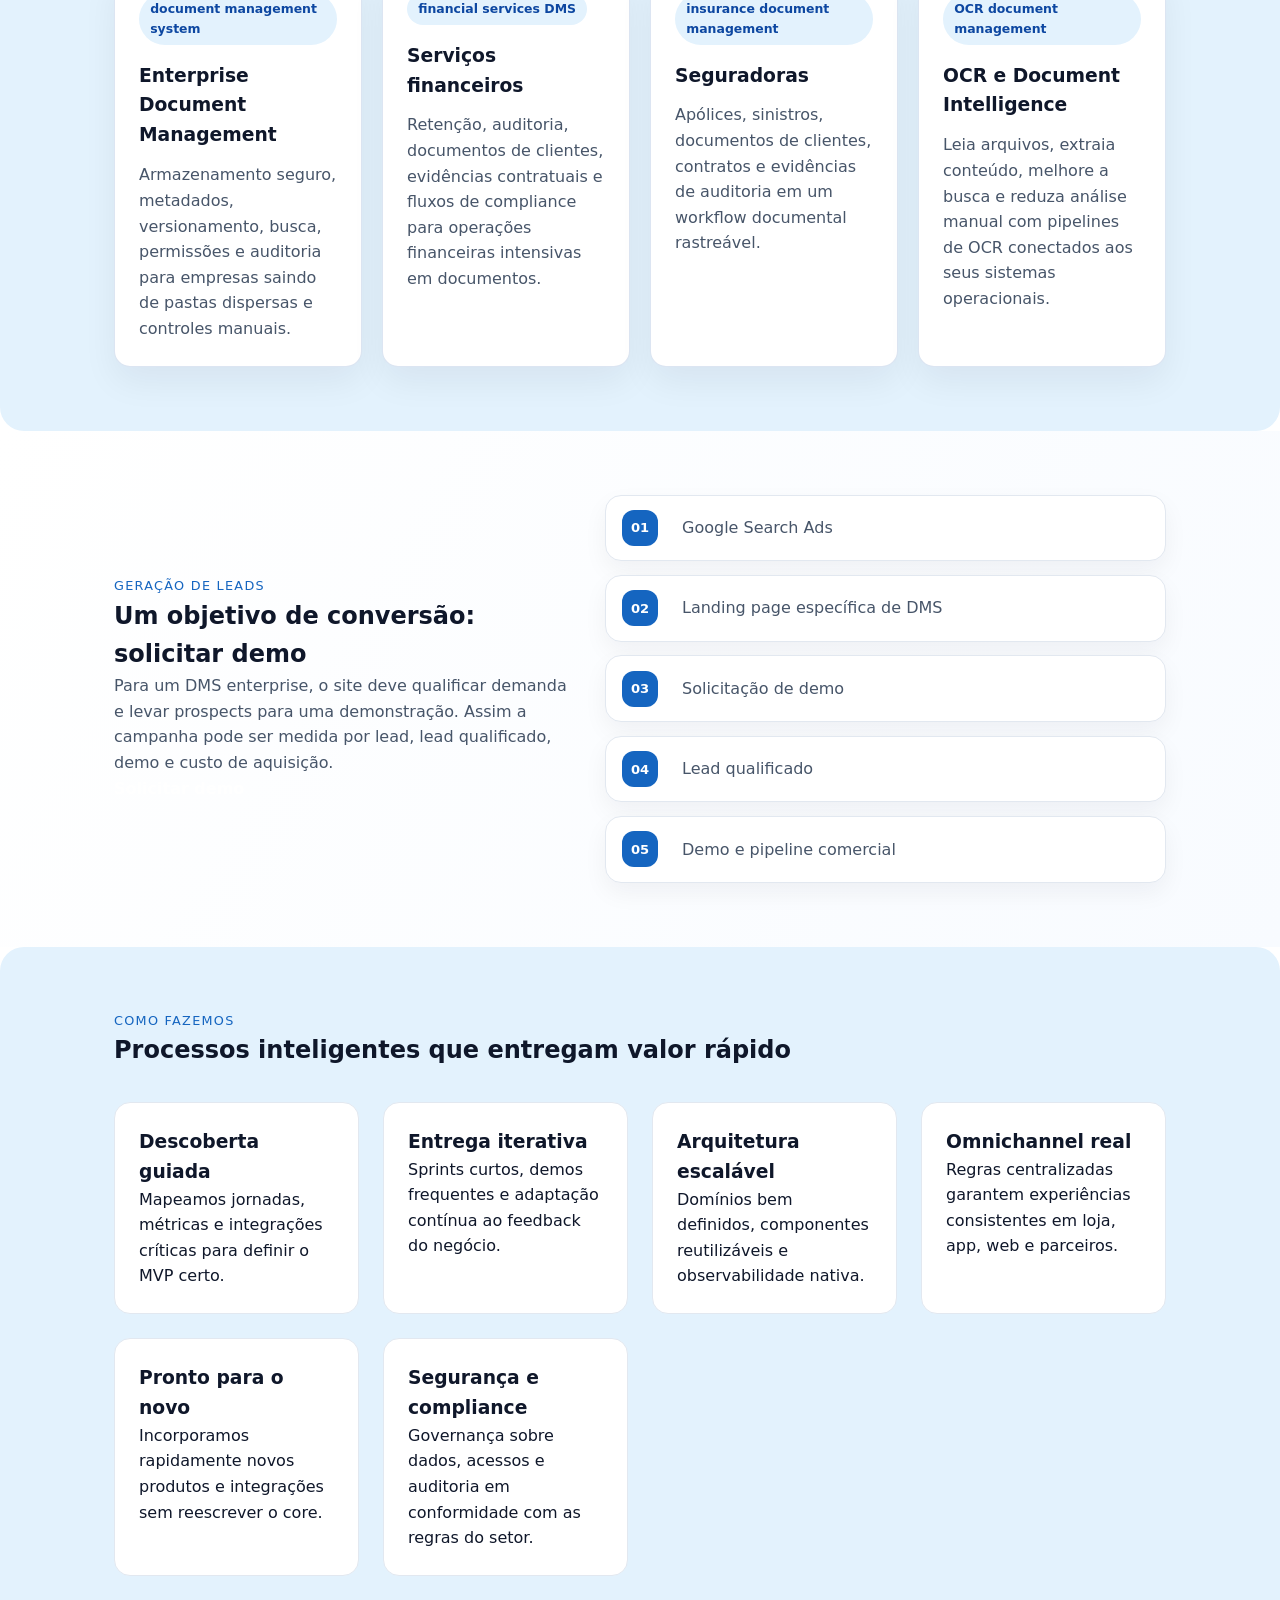
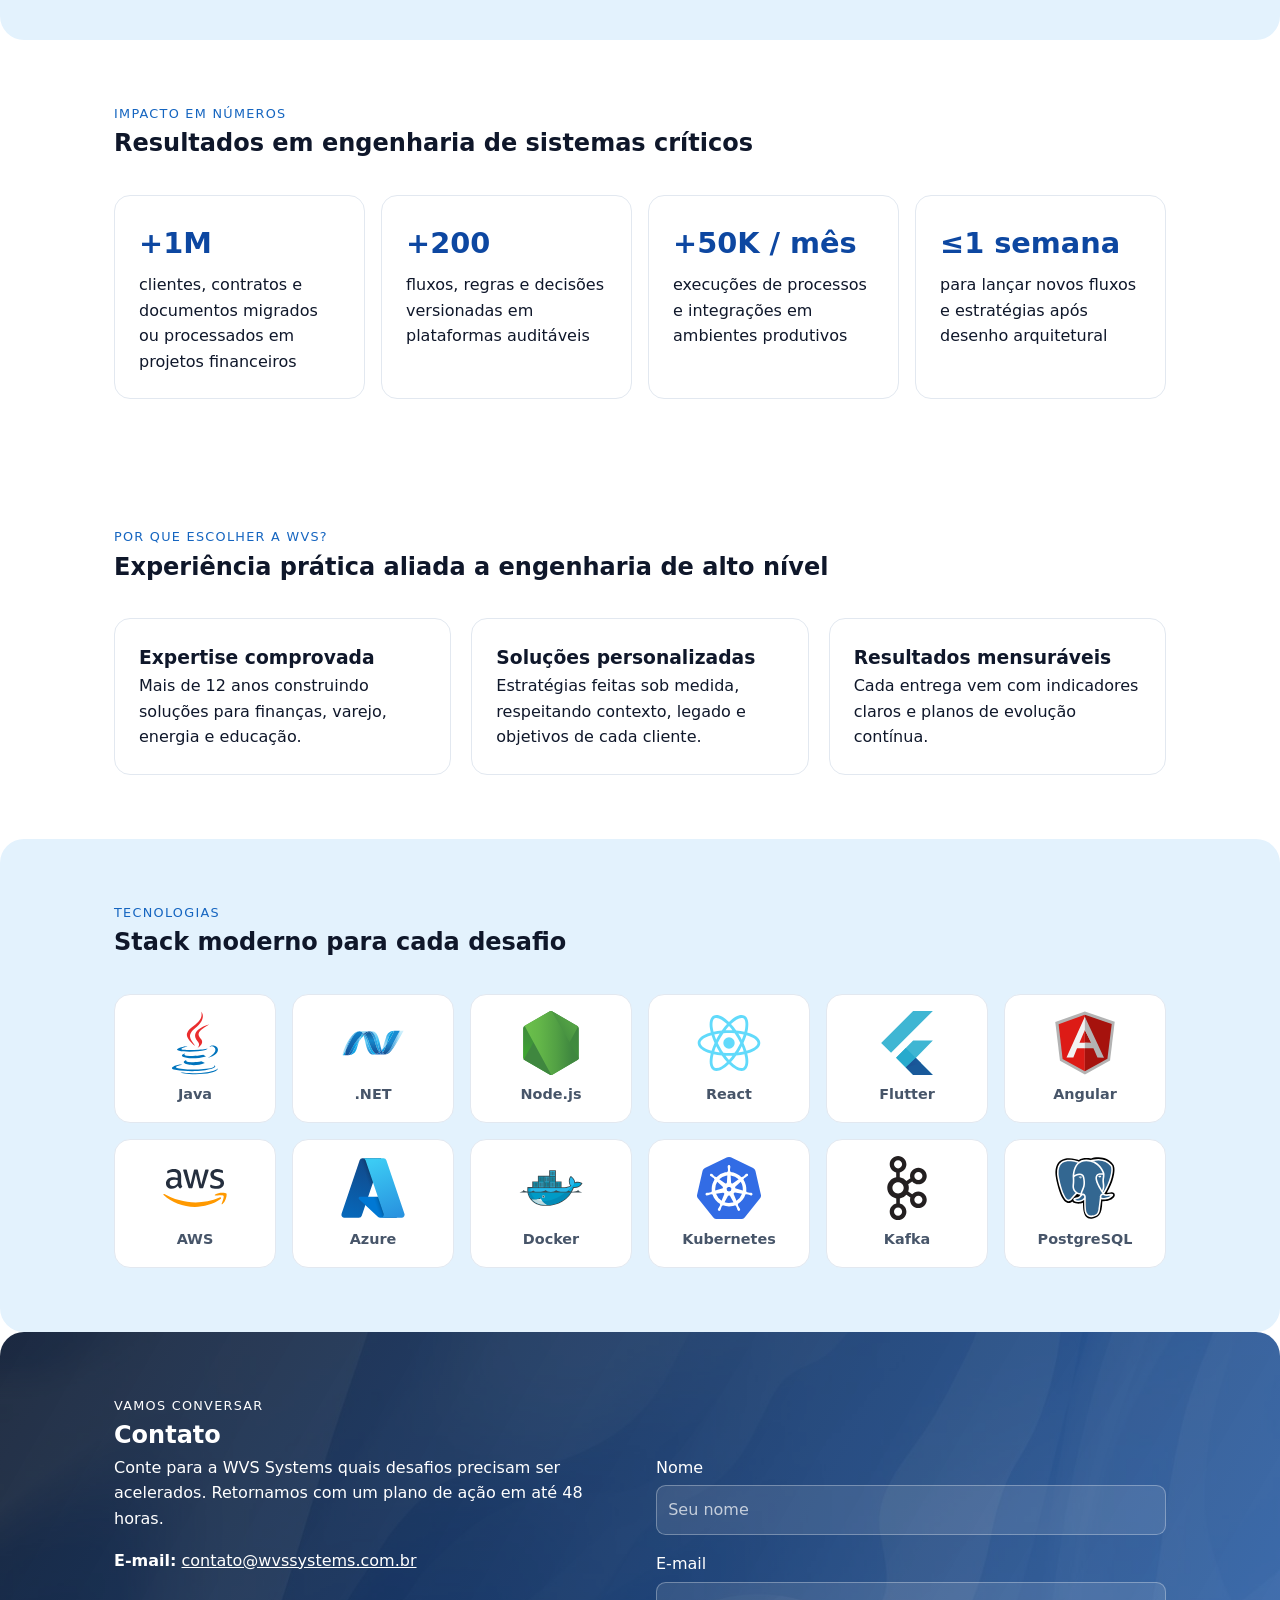
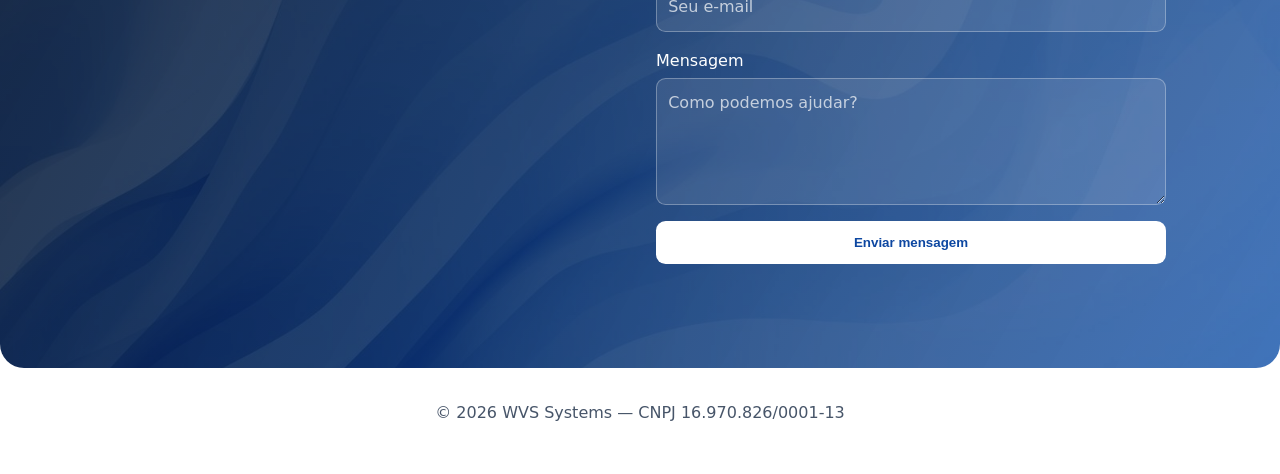
==== commit 52617b65: "Update DMS landing page positioning" ====
--- a/index.html
+++ b/index.html
@@ -4,6 +4,7 @@
   <meta charset="UTF-8" />
   <meta name="viewport" content="width=device-width, initial-scale=1.0" />
   <title>WVS Systems</title>
+  <meta name="description" content="Enterprise Document Management System with OCR, audit trail, permissions, retention and workflow automation for document-heavy operations." />
   <link rel="icon" href="logo.png" type="image/png" />
   <link rel="stylesheet" href="styles.css" />
 </head>
@@ -15,8 +16,9 @@
       </div>
       <nav class="main-nav">
         <a href="#home" data-i18n="nav.home">Home</a>
+        <a href="#dms" data-i18n="nav.product">Produto</a>
+        <a href="#solucoes" data-i18n="nav.solutions">Soluções</a>
         <a href="#sobre" data-i18n="nav.about">Sobre</a>
-        <a href="#dms" data-i18n="nav.product">Produto</a>
         <a href="#servicos" data-i18n="nav.services">Serviços</a>
         <a href="#como" data-i18n="nav.process">Como fazemos</a>
         <a href="#contato" data-i18n="nav.contact">Contato</a>
@@ -42,24 +44,24 @@
       <div class="hero-content">
         <div class="hero-copy overlay">
           <p class="eyebrow" data-i18n="hero.eyebrow">WVS Systems</p>
-          <h1 class="hero-title" data-i18n="hero.title">Transformamos desafios operacionais em oportunidades de crescimento</h1>
-          <p data-i18n="hero.description">Projetamos, implementamos e sustentamos plataformas digitais que conectam canais, pessoas e processos para que sua empresa opere com clareza, governança e escala.</p>
+          <h1 class="hero-title" data-i18n="hero.title">Enterprise Document Management without the complexity</h1>
+          <p data-i18n="hero.description">Centralize, search, version and audit your organization's documents in one secure platform with OCR, workflow automation and enterprise integrations.</p>
           <div class="hero-actions">
-            <a class="primary" href="#contato" data-i18n="hero.primary">Fale com a gente</a>
-            <a class="secondary" href="#servicos" data-i18n="hero.secondary">Conheça nossos serviços</a>
+            <a class="primary" href="#contato" data-i18n="hero.primary">Request a Demo</a>
+            <a class="secondary" href="#dms" data-i18n="hero.secondary">Explore the DMS</a>
           </div>
           <div class="hero-metrics">
             <div>
-              <strong data-i18n="hero.metric1.value">+12</strong>
-              <span data-i18n="hero.metric1.label">anos entregando plataformas empresariais</span>
+              <strong data-i18n="hero.metric1.value">OCR</strong>
+              <span data-i18n="hero.metric1.label">document reading and content extraction</span>
             </div>
             <div>
-              <strong data-i18n="hero.metric2.value">5M+</strong>
-              <span data-i18n="hero.metric2.label">operações monitoradas por mês</span>
+              <strong data-i18n="hero.metric2.value">Audit</strong>
+              <span data-i18n="hero.metric2.label">versioning, access history and retention</span>
             </div>
             <div>
-              <strong data-i18n="hero.metric3.value">24/7</strong>
-              <span data-i18n="hero.metric3.label">suporte para times e clientes</span>
+              <strong data-i18n="hero.metric3.value">APIs</strong>
+              <span data-i18n="hero.metric3.label">S3, REST and existing applications</span>
             </div>
           </div>
         </div>
@@ -70,21 +72,21 @@
       <div class="institutional-grid">
         <article class="institutional-card">
           <span class="institutional-icon" aria-hidden="true">🏢</span>
-          <h2 data-i18n="institutional.card1.title">Quem somos</h2>
-          <p data-i18n="institutional.card1.text">A WVS Systems é uma empresa de tecnologia focada em transformar desafios operacionais em plataformas digitais escaláveis, seguras e orientadas a dados.</p>
+          <h2 data-i18n="institutional.card1.title">Document Management</h2>
+          <p data-i18n="institutional.card1.text">Upload, metadata, versioning, full-text search and audit trail for document-heavy business operations.</p>
         </article>
         <article class="institutional-card">
           <span class="institutional-icon" aria-hidden="true">🧠</span>
-          <h2 data-i18n="institutional.card2.title">Como atuamos</h2>
-          <p data-i18n="institutional.card2.text">Atuamos desde a fase de discovery até a sustentação contínua, integrando engenharia, produto e governança para gerar impacto real no negócio.</p>
+          <h2 data-i18n="institutional.card2.title">Document Intelligence</h2>
+          <p data-i18n="institutional.card2.text">OCR, content extraction and intelligent search to reduce manual review and accelerate document workflows.</p>
         </article>
         <article class="institutional-card">
           <span class="institutional-icon" aria-hidden="true">🧪</span>
-          <h2 data-i18n="institutional.card3.title">Diferenciais</h2>
+          <h2 data-i18n="institutional.card3.title">Enterprise Ready</h2>
           <ul>
-            <li data-i18n="institutional.card3.point1">Arquiteturas modernas para ambientes críticos</li>
-            <li data-i18n="institutional.card3.point2">Experiência com alto volume de dados e integrações</li>
-            <li data-i18n="institutional.card3.point3">Processos claros, métricas e governança técnica</li>
+            <li data-i18n="institutional.card3.point1">Security, permissions and audit controls</li>
+            <li data-i18n="institutional.card3.point2">Retention policies and traceable document history</li>
+            <li data-i18n="institutional.card3.point3">REST APIs, S3 storage and system integrations</li>
           </ul>
         </article>
       </div>
@@ -199,8 +201,8 @@
       <div class="product-hero">
         <div>
           <p class="eyebrow" data-i18n="dms.eyebrow">Produto</p>
-          <h2 data-i18n="dms.title">DMS WVS — Document Management System para gestão inteligente</h2>
-          <p class="section-text" data-i18n="dms.description">Nosso Document Management System (DMS) centraliza contratos sociais, fotos de biometria e toda a documentação que sustenta o ciclo comercial de empresas que vivem de alto volume. O motor de IA lê, classifica e valida cada arquivo, liberando squads para focar na operação.</p>
+          <h2 data-i18n="dms.title">WVS DMS — secure document management for enterprise workflows</h2>
+          <p class="section-text" data-i18n="dms.description">The WVS Document Management System centralizes business-critical files, enriches them with metadata, extracts content with OCR and keeps every version, permission and workflow decision traceable.</p>
           <ul class="product-metrics">
             <li>
               <strong data-i18n="dms.metric1.value">3.000+</strong>
@@ -217,28 +219,28 @@
           </ul>
         </div>
         <div class="product-card">
-          <h3 data-i18n="dms.card.title">Como entregamos</h3>
+          <h3 data-i18n="dms.card.title">Built for the path from file to decision</h3>
           <ul>
-            <li data-i18n="dms.card.point1">Captura omnichannel: integrações com portais, app de vendas e parceiros.</li>
-            <li data-i18n="dms.card.point2">IA proprietária reconhece campos, valida legibilidade e aponta divergências.</li>
-            <li data-i18n="dms.card.point3">Regras configuráveis liberam ou bloqueiam fluxos conforme perfis de risco.</li>
-            <li data-i18n="dms.card.point4">Painéis mostram status por etapa e disparam alertas para squads e compliance.</li>
+            <li data-i18n="dms.card.point1">Capture documents from portals, sales apps, partners and existing systems.</li>
+            <li data-i18n="dms.card.point2">Extract text and metadata with OCR and document intelligence pipelines.</li>
+            <li data-i18n="dms.card.point3">Control access, retention, approvals and workflow rules by business context.</li>
+            <li data-i18n="dms.card.point4">Track every document status, version and audit event from one dashboard.</li>
           </ul>
           <a class="link-cta" href="#contato" data-i18n="dms.card.cta">Solicitar demonstração</a>
         </div>
       </div>
       <div class="product-grid">
         <article class="product-feature">
-          <h3 data-i18n="dms.feature1.title">Arquitetura preparada para volume</h3>
-          <p data-i18n="dms.feature1.text">Processa picos de 3 mil vendas mensais, cada uma com múltiplos documentos e fotos, mantendo histórico organizado por cliente, jornada e status.</p>
+          <h3 data-i18n="dms.feature1.title">Centralized repository</h3>
+          <p data-i18n="dms.feature1.text">Organize contracts, customer records, claims, policies and operational files with metadata, versioning and full-text search.</p>
         </article>
         <article class="product-feature">
-          <h3 data-i18n="dms.feature2.title">Governança sobre evidências</h3>
-          <p data-i18n="dms.feature2.text">Rastreabilidade ponta a ponta garante auditoria em contratos sociais, procurações, selfies e biometria do representante, com versionamento e retenção segura.</p>
+          <h3 data-i18n="dms.feature2.title">Governance over evidence</h3>
+          <p data-i18n="dms.feature2.text">End-to-end traceability covers uploads, changes, reviews, approvals, permissions and retention policies.</p>
         </article>
         <article class="product-feature">
-          <h3 data-i18n="dms.feature3.title">Insights acionáveis</h3>
-          <p data-i18n="dms.feature3.text">Dashboards mostram gargalos e SLA de análise em tempo real, permitindo decisões rápidas entre expansão comercial e compliance.</p>
+          <h3 data-i18n="dms.feature3.title">Document workflow automation</h3>
+          <p data-i18n="dms.feature3.text">Route documents to the right team, flag missing information and monitor SLA across review, compliance and operations.</p>
         </article>
       </div>
       <div class="product-client">
@@ -248,6 +250,54 @@
           <h3 data-i18n="dms.client.title">Anultech confia no DMS para orquestrar operações digitais</h3>
           <p data-i18n="dms.client.text">Implementamos o DMS na Anultech para garantir governança sobre contratos e biometria em seus fluxos de onboarding. A plataforma oferece visibilidade em tempo real para o time comercial e reduz o tempo de aprovação de dossiês sensíveis.</p>
         </div>
+      </div>
+    </section>
+
+    <section id="solucoes" class="section section-alt landing-pages">
+      <div class="section-heading">
+        <p class="eyebrow" data-i18n="solutions.eyebrow">Google Ads ready</p>
+        <h2 data-i18n="solutions.title">Landing pages for the searches buyers already make</h2>
+        <p class="section-text" data-i18n="solutions.text">Instead of sending paid traffic to a generic company page, WVS can speak directly to each buyer intent: DMS, financial services, insurance, OCR and document intelligence.</p>
+      </div>
+      <div class="solution-grid">
+        <article class="solution-card">
+          <span data-i18n="solutions.card1.intent">document management system</span>
+          <h3 data-i18n="solutions.card1.title">Enterprise Document Management</h3>
+          <p data-i18n="solutions.card1.text">Secure storage, metadata, version control, search, permissions and audit trail for companies replacing scattered folders and manual controls.</p>
+        </article>
+        <article class="solution-card">
+          <span data-i18n="solutions.card2.intent">financial services DMS</span>
+          <h3 data-i18n="solutions.card2.title">Financial Services</h3>
+          <p data-i18n="solutions.card2.text">Retention, auditability, customer documents, contract evidence and compliance workflows for document-intensive financial operations.</p>
+        </article>
+        <article class="solution-card">
+          <span data-i18n="solutions.card3.intent">insurance document management</span>
+          <h3 data-i18n="solutions.card3.title">Insurance Companies</h3>
+          <p data-i18n="solutions.card3.text">Policies, claims, customer documents, contracts and audit evidence managed in one traceable document workflow.</p>
+        </article>
+        <article class="solution-card">
+          <span data-i18n="solutions.card4.intent">OCR document management</span>
+          <h3 data-i18n="solutions.card4.title">OCR and Document Intelligence</h3>
+          <p data-i18n="solutions.card4.text">Read files, extract content, improve search and reduce manual review with OCR pipelines connected to your operational systems.</p>
+        </article>
+      </div>
+    </section>
+
+    <section class="section conversion">
+      <div class="conversion-grid">
+        <div>
+          <p class="eyebrow" data-i18n="conversion.eyebrow">Lead generation</p>
+          <h2 data-i18n="conversion.title">One conversion goal: Request a Demo</h2>
+          <p class="section-text" data-i18n="conversion.text">For an enterprise DMS, the website should qualify demand and move prospects to a demo. Campaign performance can then be measured by lead, qualified lead, demo and acquisition cost.</p>
+          <a class="link-cta dark-link" href="#contato" data-i18n="conversion.cta">Request a Demo</a>
+        </div>
+        <ol class="funnel-list" aria-label="DMS lead generation funnel">
+          <li data-i18n="conversion.step1">Google Search Ads</li>
+          <li data-i18n="conversion.step2">Specific DMS landing page</li>
+          <li data-i18n="conversion.step3">Request a Demo</li>
+          <li data-i18n="conversion.step4">Qualified lead</li>
+          <li data-i18n="conversion.step5">Demo and sales pipeline</li>
+        </ol>
       </div>
     </section>
 
@@ -433,58 +483,59 @@
       'nav.home': { pt: 'Home', en: 'Home' },
       'nav.about': { pt: 'Sobre', en: 'About' },
       'nav.product': { pt: 'Produto', en: 'Product' },
+      'nav.solutions': { pt: 'Soluções', en: 'Solutions' },
       'nav.services': { pt: 'Serviços', en: 'Services' },
       'nav.process': { pt: 'Como fazemos', en: 'How we work' },
       'nav.contact': { pt: 'Contato', en: 'Contact' },
-      'cta.contact': { pt: 'Solicitar Contato', en: 'Request Contact' },
+      'cta.contact': { pt: 'Solicitar Demo', en: 'Request Demo' },
       'hero.eyebrow': { pt: 'WVS Systems', en: 'WVS Systems' },
       'hero.title': {
-        pt: 'Transformamos desafios operacionais em oportunidades de crescimento',
-        en: 'We turn operational challenges into growth opportunities'
+        pt: 'Enterprise Document Management without the complexity',
+        en: 'Enterprise Document Management without the complexity'
       },
       'hero.description': {
-        pt: 'Projetamos, implementamos e sustentamos plataformas digitais que conectam canais, pessoas e processos para que sua empresa opere com clareza, governança e escala.',
-        en: 'We design, implement, and sustain digital platforms that connect channels, people, and processes so your company operates with clarity, governance, and scale.'
-      },
-      'hero.primary': { pt: 'Fale com a gente', en: "Let's talk" },
-      'hero.secondary': { pt: 'Conheça nossos serviços', en: 'Explore our services' },
-      'hero.metric1.value': { pt: '+12', en: '+12' },
+        pt: 'Centralize, pesquise, versione e audite os documentos da sua empresa em uma plataforma segura com OCR, automação de fluxos e integrações empresariais.',
+        en: 'Centralize, search, version and audit your organization’s documents in one secure platform with OCR, workflow automation and enterprise integrations.'
+      },
+      'hero.primary': { pt: 'Solicitar demo', en: 'Request a Demo' },
+      'hero.secondary': { pt: 'Conhecer o DMS', en: 'Explore the DMS' },
+      'hero.metric1.value': { pt: 'OCR', en: 'OCR' },
       'hero.metric1.label': {
-        pt: 'anos entregando plataformas empresariais',
-        en: 'years delivering enterprise platforms'
-      },
-      'hero.metric2.value': { pt: '5M+', en: '5M+' },
+        pt: 'leitura de documentos e extração de conteúdo',
+        en: 'document reading and content extraction'
+      },
+      'hero.metric2.value': { pt: 'Audit', en: 'Audit' },
       'hero.metric2.label': {
-        pt: 'operações monitoradas por mês',
-        en: 'operations monitored every month'
-      },
-      'hero.metric3.value': { pt: '24/7', en: '24/7' },
+        pt: 'versionamento, histórico de acesso e retenção',
+        en: 'versioning, access history and retention'
+      },
+      'hero.metric3.value': { pt: 'APIs', en: 'APIs' },
       'hero.metric3.label': {
-        pt: 'suporte para times e clientes',
-        en: 'support for teams and customers'
-      },
-      'institutional.card1.title': { pt: 'Quem somos', en: 'Who we are' },
+        pt: 'S3, REST e aplicações existentes',
+        en: 'S3, REST and existing applications'
+      },
+      'institutional.card1.title': { pt: 'Document Management', en: 'Document Management' },
       'institutional.card1.text': {
-        pt: 'A WVS Systems é uma empresa de tecnologia focada em transformar desafios operacionais em plataformas digitais escaláveis, seguras e orientadas a dados.',
-        en: 'WVS Systems is a technology company focused on turning operational challenges into scalable, secure, data-driven digital platforms.'
-      },
-      'institutional.card2.title': { pt: 'Como atuamos', en: 'How we operate' },
+        pt: 'Upload, metadados, versionamento, busca textual e trilha de auditoria para operações que dependem de documentos.',
+        en: 'Upload, metadata, versioning, full-text search and audit trail for document-heavy business operations.'
+      },
+      'institutional.card2.title': { pt: 'Document Intelligence', en: 'Document Intelligence' },
       'institutional.card2.text': {
-        pt: 'Atuamos desde a fase de discovery até a sustentação contínua, integrando engenharia, produto e governança para gerar impacto real no negócio.',
-        en: 'We work from discovery through continuous sustainment, blending engineering, product, and governance to deliver tangible business impact.'
-      },
-      'institutional.card3.title': { pt: 'Diferenciais', en: 'Differentials' },
+        pt: 'OCR, extração de conteúdo e busca inteligente para reduzir análise manual e acelerar fluxos documentais.',
+        en: 'OCR, content extraction and intelligent search to reduce manual review and accelerate document workflows.'
+      },
+      'institutional.card3.title': { pt: 'Enterprise Ready', en: 'Enterprise Ready' },
       'institutional.card3.point1': {
-        pt: 'Arquiteturas modernas para ambientes críticos',
-        en: 'Modern architectures for critical environments'
+        pt: 'Segurança, permissões e controles de auditoria',
+        en: 'Security, permissions and audit controls'
       },
       'institutional.card3.point2': {
-        pt: 'Experiência com alto volume de dados e integrações',
-        en: 'Experience with high data volumes and integrations'
+        pt: 'Políticas de retenção e histórico rastreável',
+        en: 'Retention policies and traceable document history'
       },
       'institutional.card3.point3': {
-        pt: 'Processos claros, métricas e governança técnica',
-        en: 'Clear processes, metrics, and technical governance'
+        pt: 'REST APIs, armazenamento S3 e integrações',
+        en: 'REST APIs, S3 storage and system integrations'
       },
       'about.eyebrow': { pt: 'Sobre a WVS', en: 'About WVS' },
       'about.title': {
@@ -567,12 +618,12 @@
       },
       'dms.eyebrow': { pt: 'Produto', en: 'Product' },
       'dms.title': {
-        pt: 'DMS WVS — Document Management System para gestão inteligente',
-        en: 'WVS DMS — Document Management System built for smart operations'
+        pt: 'WVS DMS — gestão segura de documentos para fluxos empresariais',
+        en: 'WVS DMS — secure document management for enterprise workflows'
       },
       'dms.description': {
-        pt: 'Nosso Document Management System (DMS) centraliza contratos sociais, fotos de biometria e toda a documentação que sustenta o ciclo comercial de empresas que vivem de alto volume. O motor de IA lê, classifica e valida cada arquivo, liberando squads para focar na operação.',
-        en: 'Our Document Management System (DMS) centralizes bylaws, biometric photos, and every file that sustains the commercial cycle of high-volume companies. The AI engine reads, classifies, and validates each document so squads can focus on operations.'
+        pt: 'O WVS Document Management System centraliza arquivos críticos, enriquece documentos com metadados, extrai conteúdo com OCR e mantém cada versão, permissão e decisão de workflow rastreável.',
+        en: 'The WVS Document Management System centralizes business-critical files, enriches them with metadata, extracts content with OCR and keeps every version, permission and workflow decision traceable.'
       },
       'dms.metric1.value': { pt: '3.000+', en: '3,000+' },
       'dms.metric1.label': {
@@ -589,47 +640,47 @@
         pt: 'empresas com dados societários e biométricos sempre atualizados',
         en: 'companies with corporate and biometric data always up to date'
       },
-      'dms.card.title': { pt: 'Como entregamos', en: 'How we deliver' },
+      'dms.card.title': { pt: 'Do arquivo à decisão', en: 'Built for the path from file to decision' },
       'dms.card.point1': {
-        pt: 'Captura omnichannel: integrações com portais, app de vendas e parceiros.',
-        en: 'Omnichannel capture: integrations with portals, sales apps, and partners.'
+        pt: 'Capture documentos de portais, apps de venda, parceiros e sistemas existentes.',
+        en: 'Capture documents from portals, sales apps, partners and existing systems.'
       },
       'dms.card.point2': {
-        pt: 'IA proprietária reconhece campos, valida legibilidade e aponta divergências.',
-        en: 'Proprietary AI recognizes fields, validates legibility, and flags mismatches.'
+        pt: 'Extraia texto e metadados com OCR e pipelines de document intelligence.',
+        en: 'Extract text and metadata with OCR and document intelligence pipelines.'
       },
       'dms.card.point3': {
-        pt: 'Regras configuráveis liberam ou bloqueiam fluxos conforme perfis de risco.',
-        en: 'Configurable rules release or block flows based on risk profiles.'
+        pt: 'Controle acesso, retenção, aprovações e regras de workflow por contexto.',
+        en: 'Control access, retention, approvals and workflow rules by business context.'
       },
       'dms.card.point4': {
-        pt: 'Painéis mostram status por etapa e disparam alertas para squads e compliance.',
-        en: 'Dashboards show stage status and trigger alerts for squads and compliance.'
+        pt: 'Acompanhe status, versões e eventos de auditoria em um único painel.',
+        en: 'Track every document status, version and audit event from one dashboard.'
       },
       'dms.card.cta': { pt: 'Solicitar demonstração', en: 'Request a demo' },
       'dms.feature1.title': {
-        pt: 'Arquitetura preparada para volume',
-        en: 'Architecture built for volume'
+        pt: 'Repositório centralizado',
+        en: 'Centralized repository'
       },
       'dms.feature1.text': {
-        pt: 'Processa picos de 3 mil vendas mensais, cada uma com múltiplos documentos e fotos, mantendo histórico organizado por cliente, jornada e status.',
-        en: 'Handles surges of 3,000 monthly sales, each with multiple documents and photos, keeping history organized by client, journey, and status.'
+        pt: 'Organize contratos, cadastros, sinistros, apólices e arquivos operacionais com metadados, versionamento e busca textual.',
+        en: 'Organize contracts, customer records, claims, policies and operational files with metadata, versioning and full-text search.'
       },
       'dms.feature2.title': {
         pt: 'Governança sobre evidências',
         en: 'Governance over evidence'
       },
       'dms.feature2.text': {
-        pt: 'Rastreabilidade ponta a ponta garante auditoria em contratos sociais, procurações, selfies e biometria do representante, com versionamento e retenção segura.',
-        en: 'End-to-end traceability guarantees audit over bylaws, powers of attorney, selfies, and representative biometrics with versioning and secure retention.'
+        pt: 'A rastreabilidade ponta a ponta cobre uploads, alterações, revisões, aprovações, permissões e políticas de retenção.',
+        en: 'End-to-end traceability covers uploads, changes, reviews, approvals, permissions and retention policies.'
       },
       'dms.feature3.title': {
-        pt: 'Insights acionáveis',
-        en: 'Actionable insights'
+        pt: 'Automação de workflow documental',
+        en: 'Document workflow automation'
       },
       'dms.feature3.text': {
-        pt: 'Dashboards mostram gargalos e SLA de análise em tempo real, permitindo decisões rápidas entre expansão comercial e compliance.',
-        en: 'Dashboards expose bottlenecks and analysis SLA in real time so teams can balance growth and compliance fast.'
+        pt: 'Direcione documentos ao time correto, sinalize informações ausentes e monitore SLA entre revisão, compliance e operação.',
+        en: 'Route documents to the right team, flag missing information and monitor SLA across review, compliance and operations.'
       },
       'dms.client.eyebrow': { pt: 'Cliente em produção', en: 'Live customer' },
       'dms.client.title': {
@@ -640,6 +691,51 @@
         pt: 'Implementamos o DMS na Anultech para garantir governança sobre contratos e biometria em seus fluxos de onboarding. A plataforma oferece visibilidade em tempo real para o time comercial e reduz o tempo de aprovação de dossiês sensíveis.',
         en: 'We deployed the DMS at Anultech to ensure governance over contracts and biometrics in their onboarding flows. The platform gives real-time visibility to commercial teams and shortens the approval time of sensitive dossiers.'
       },
+      'solutions.eyebrow': { pt: 'Pronto para Google Ads', en: 'Google Ads ready' },
+      'solutions.title': {
+        pt: 'Landing pages para as buscas que compradores já fazem',
+        en: 'Landing pages for the searches buyers already make'
+      },
+      'solutions.text': {
+        pt: 'Em vez de enviar tráfego pago para uma página institucional genérica, a WVS pode falar diretamente com cada intenção de compra: DMS, serviços financeiros, seguros, OCR e document intelligence.',
+        en: 'Instead of sending paid traffic to a generic company page, WVS can speak directly to each buyer intent: DMS, financial services, insurance, OCR and document intelligence.'
+      },
+      'solutions.card1.intent': { pt: 'document management system', en: 'document management system' },
+      'solutions.card1.title': { pt: 'Enterprise Document Management', en: 'Enterprise Document Management' },
+      'solutions.card1.text': {
+        pt: 'Armazenamento seguro, metadados, versionamento, busca, permissões e auditoria para empresas saindo de pastas dispersas e controles manuais.',
+        en: 'Secure storage, metadata, version control, search, permissions and audit trail for companies replacing scattered folders and manual controls.'
+      },
+      'solutions.card2.intent': { pt: 'financial services DMS', en: 'financial services DMS' },
+      'solutions.card2.title': { pt: 'Serviços financeiros', en: 'Financial Services' },
+      'solutions.card2.text': {
+        pt: 'Retenção, auditoria, documentos de clientes, evidências contratuais e fluxos de compliance para operações financeiras intensivas em documentos.',
+        en: 'Retention, auditability, customer documents, contract evidence and compliance workflows for document-intensive financial operations.'
+      },
+      'solutions.card3.intent': { pt: 'insurance document management', en: 'insurance document management' },
+      'solutions.card3.title': { pt: 'Seguradoras', en: 'Insurance Companies' },
+      'solutions.card3.text': {
+        pt: 'Apólices, sinistros, documentos de clientes, contratos e evidências de auditoria em um workflow documental rastreável.',
+        en: 'Policies, claims, customer documents, contracts and audit evidence managed in one traceable document workflow.'
+      },
+      'solutions.card4.intent': { pt: 'OCR document management', en: 'OCR document management' },
+      'solutions.card4.title': { pt: 'OCR e Document Intelligence', en: 'OCR and Document Intelligence' },
+      'solutions.card4.text': {
+        pt: 'Leia arquivos, extraia conteúdo, melhore a busca e reduza análise manual com pipelines de OCR conectados aos seus sistemas operacionais.',
+        en: 'Read files, extract content, improve search and reduce manual review with OCR pipelines connected to your operational systems.'
+      },
+      'conversion.eyebrow': { pt: 'Geração de leads', en: 'Lead generation' },
+      'conversion.title': { pt: 'Um objetivo de conversão: solicitar demo', en: 'One conversion goal: Request a Demo' },
+      'conversion.text': {
+        pt: 'Para um DMS enterprise, o site deve qualificar demanda e levar prospects para uma demonstração. Assim a campanha pode ser medida por lead, lead qualificado, demo e custo de aquisição.',
+        en: 'For an enterprise DMS, the website should qualify demand and move prospects to a demo. Campaign performance can then be measured by lead, qualified lead, demo and acquisition cost.'
+      },
+      'conversion.cta': { pt: 'Solicitar demo', en: 'Request a Demo' },
+      'conversion.step1': { pt: 'Google Search Ads', en: 'Google Search Ads' },
+      'conversion.step2': { pt: 'Landing page específica de DMS', en: 'Specific DMS landing page' },
+      'conversion.step3': { pt: 'Solicitação de demo', en: 'Request a Demo' },
+      'conversion.step4': { pt: 'Lead qualificado', en: 'Qualified lead' },
+      'conversion.step5': { pt: 'Demo e pipeline comercial', en: 'Demo and sales pipeline' },
       'process.eyebrow': { pt: 'Como fazemos', en: 'How we work' },
       'process.title': {
         pt: 'Processos inteligentes que entregam valor rápido',
--- a/styles.css
+++ b/styles.css
@@ -67,6 +67,7 @@
 
 .main-nav {
   display: flex;
+  flex-wrap: wrap;
   gap: 1rem;
 }
 
@@ -269,6 +270,11 @@
   background: linear-gradient(135deg, #f8fbff, #ffffff);
 }
 
+.product .link-cta,
+.dark-link {
+  color: var(--blue-700);
+}
+
 .product-hero {
   display: grid;
   grid-template-columns: repeat(auto-fit, minmax(280px, 1fr));
@@ -356,6 +362,91 @@
 
 .product-client h3 {
   margin-bottom: 0.75rem;
+}
+
+.landing-pages {
+  border-radius: 1.5rem;
+}
+
+.solution-grid {
+  display: grid;
+  grid-template-columns: repeat(auto-fit, minmax(230px, 1fr));
+  gap: 1.25rem;
+}
+
+.solution-card {
+  min-height: 245px;
+  padding: 1.5rem;
+  border: 1px solid rgba(13, 71, 161, 0.14);
+  border-radius: 1rem;
+  background: var(--white);
+  box-shadow: 0 15px 35px rgba(15, 23, 42, 0.06);
+}
+
+.solution-card span {
+  display: inline-flex;
+  margin-bottom: 1rem;
+  padding: 0.35rem 0.7rem;
+  border-radius: 999px;
+  background: var(--blue-100);
+  color: var(--blue-700);
+  font-size: 0.78rem;
+  font-weight: 700;
+}
+
+.solution-card h3 {
+  margin-bottom: 0.75rem;
+}
+
+.solution-card p {
+  color: var(--gray-600);
+}
+
+.conversion {
+  background: linear-gradient(120deg, #ffffff, #f8fbff);
+}
+
+.conversion-grid {
+  display: grid;
+  grid-template-columns: minmax(0, 0.9fr) minmax(280px, 1.1fr);
+  gap: 2rem;
+  align-items: center;
+}
+
+.funnel-list {
+  list-style: none;
+  counter-reset: funnel;
+  display: grid;
+  gap: 0.85rem;
+}
+
+.funnel-list li {
+  counter-increment: funnel;
+  display: grid;
+  grid-template-columns: 44px 1fr;
+  gap: 1rem;
+  align-items: center;
+  min-height: 58px;
+  padding: 0.9rem 1rem;
+  border: 1px solid var(--gray-200);
+  border-radius: 1rem;
+  background: var(--white);
+  color: var(--gray-600);
+  box-shadow: 0 10px 24px rgba(15, 23, 42, 0.05);
+}
+
+.funnel-list li::before {
+  content: counter(funnel, decimal-leading-zero);
+  display: inline-flex;
+  align-items: center;
+  justify-content: center;
+  width: 36px;
+  height: 36px;
+  border-radius: 0.75rem;
+  background: var(--blue-500);
+  color: var(--white);
+  font-size: 0.82rem;
+  font-weight: 700;
 }
 
 .logo-anultech {
@@ -756,6 +847,14 @@
     flex-direction: column;
   }
 
+  .main-nav {
+    justify-content: center;
+  }
+
+  .conversion-grid {
+    grid-template-columns: 1fr;
+  }
+
   .hero-metrics {
     grid-template-columns: repeat(auto-fit, minmax(140px, 1fr));
   }
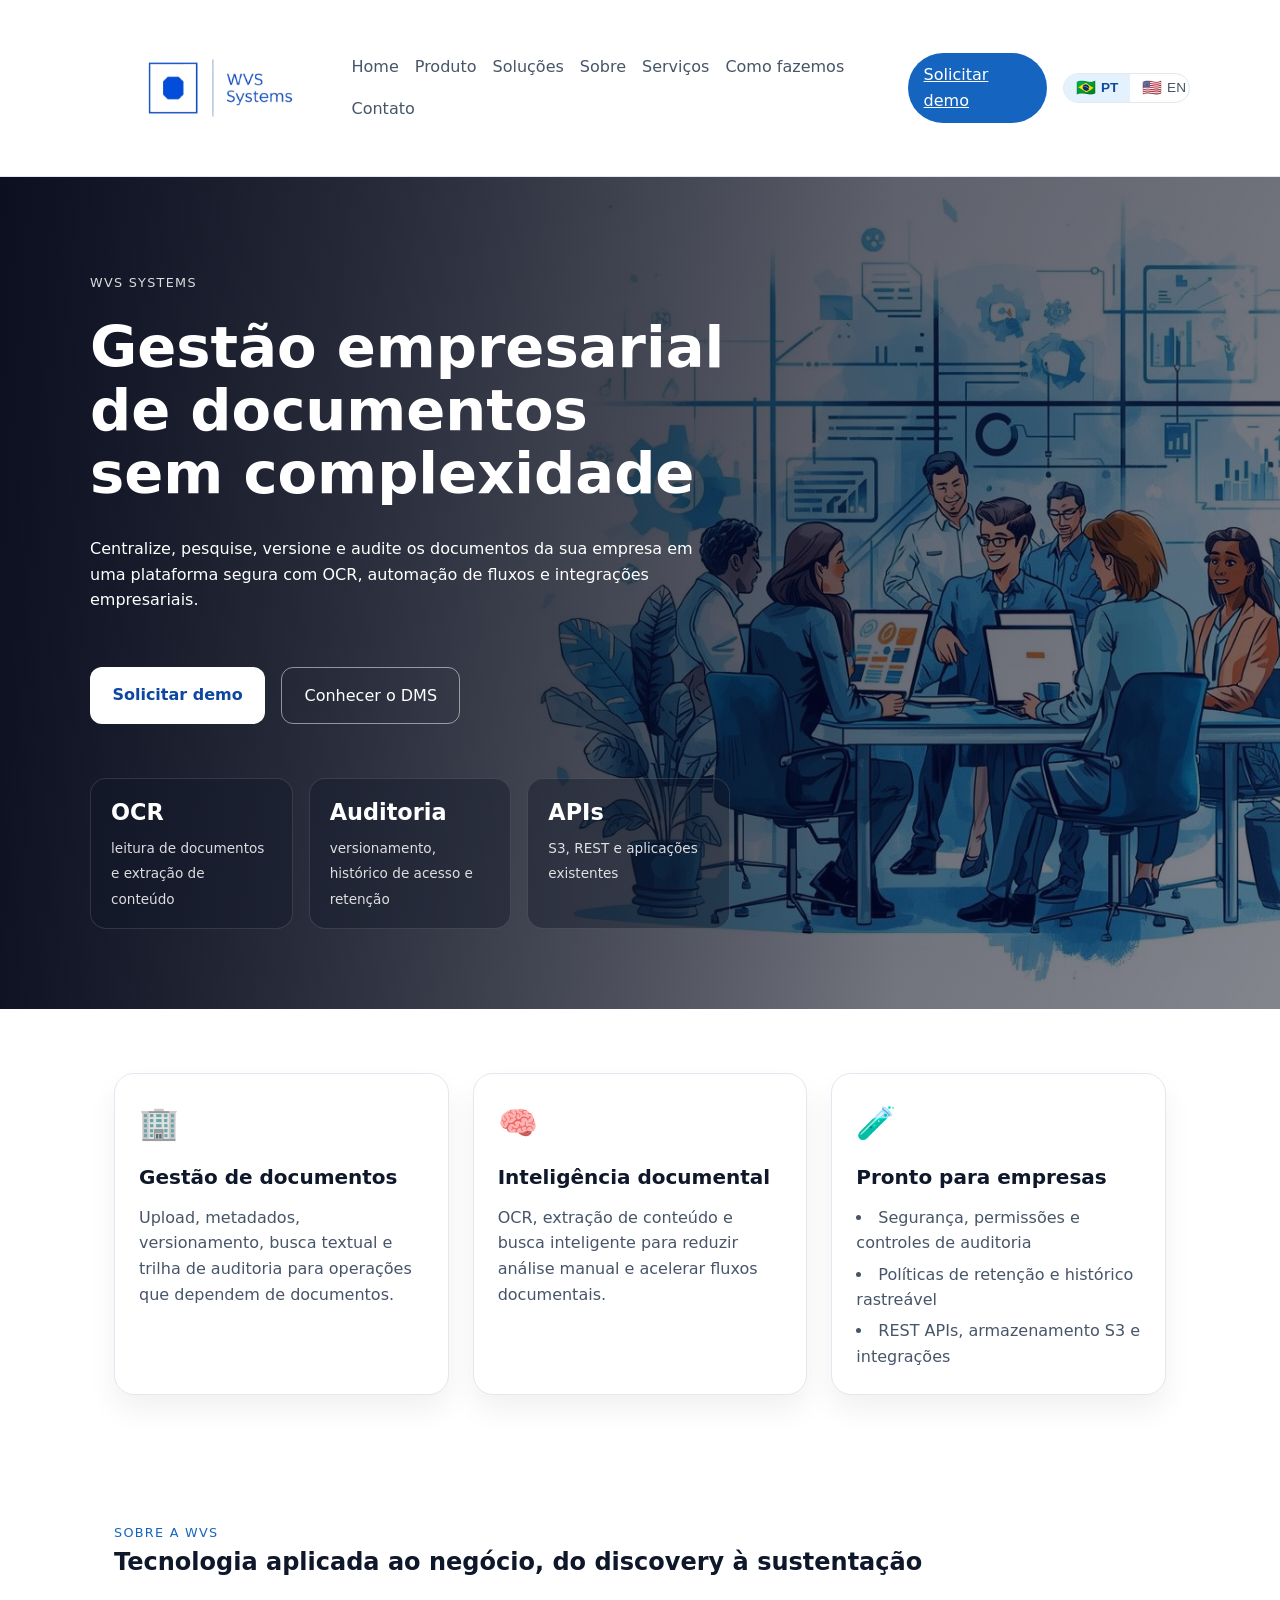
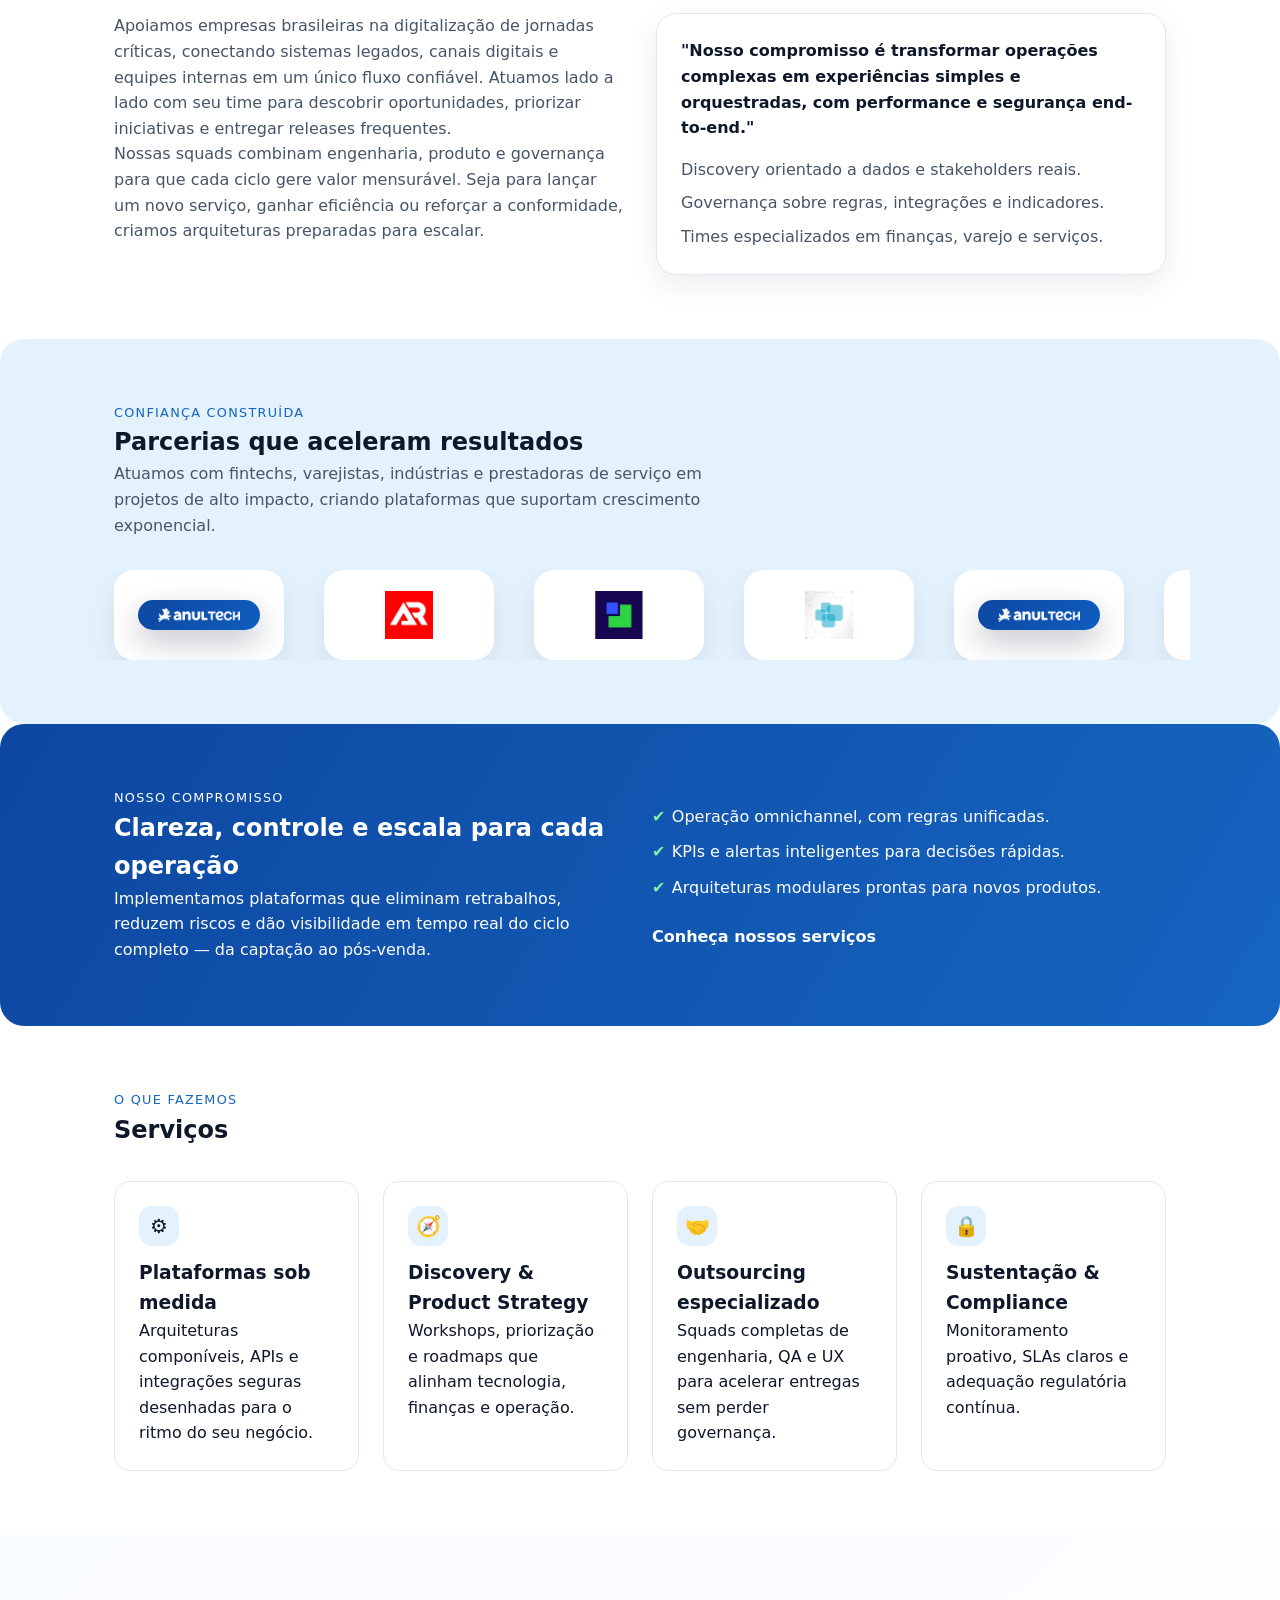
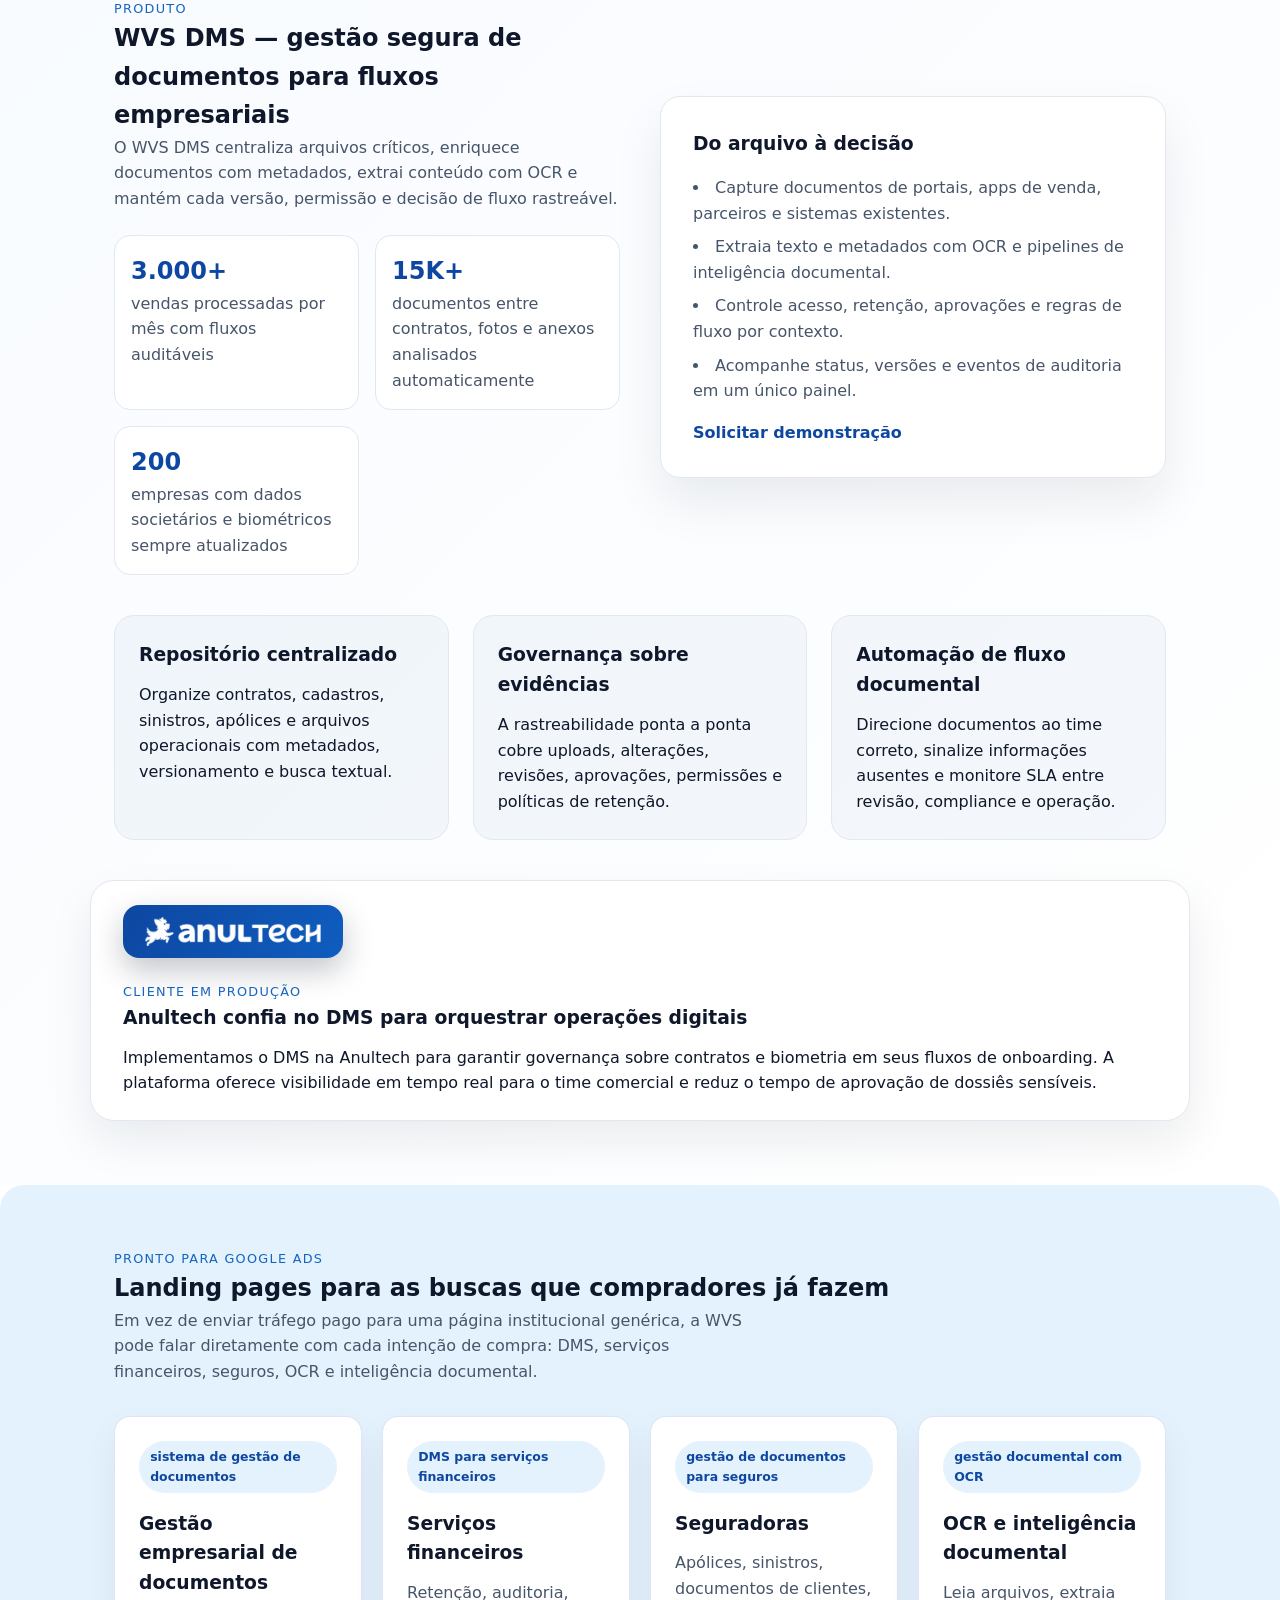
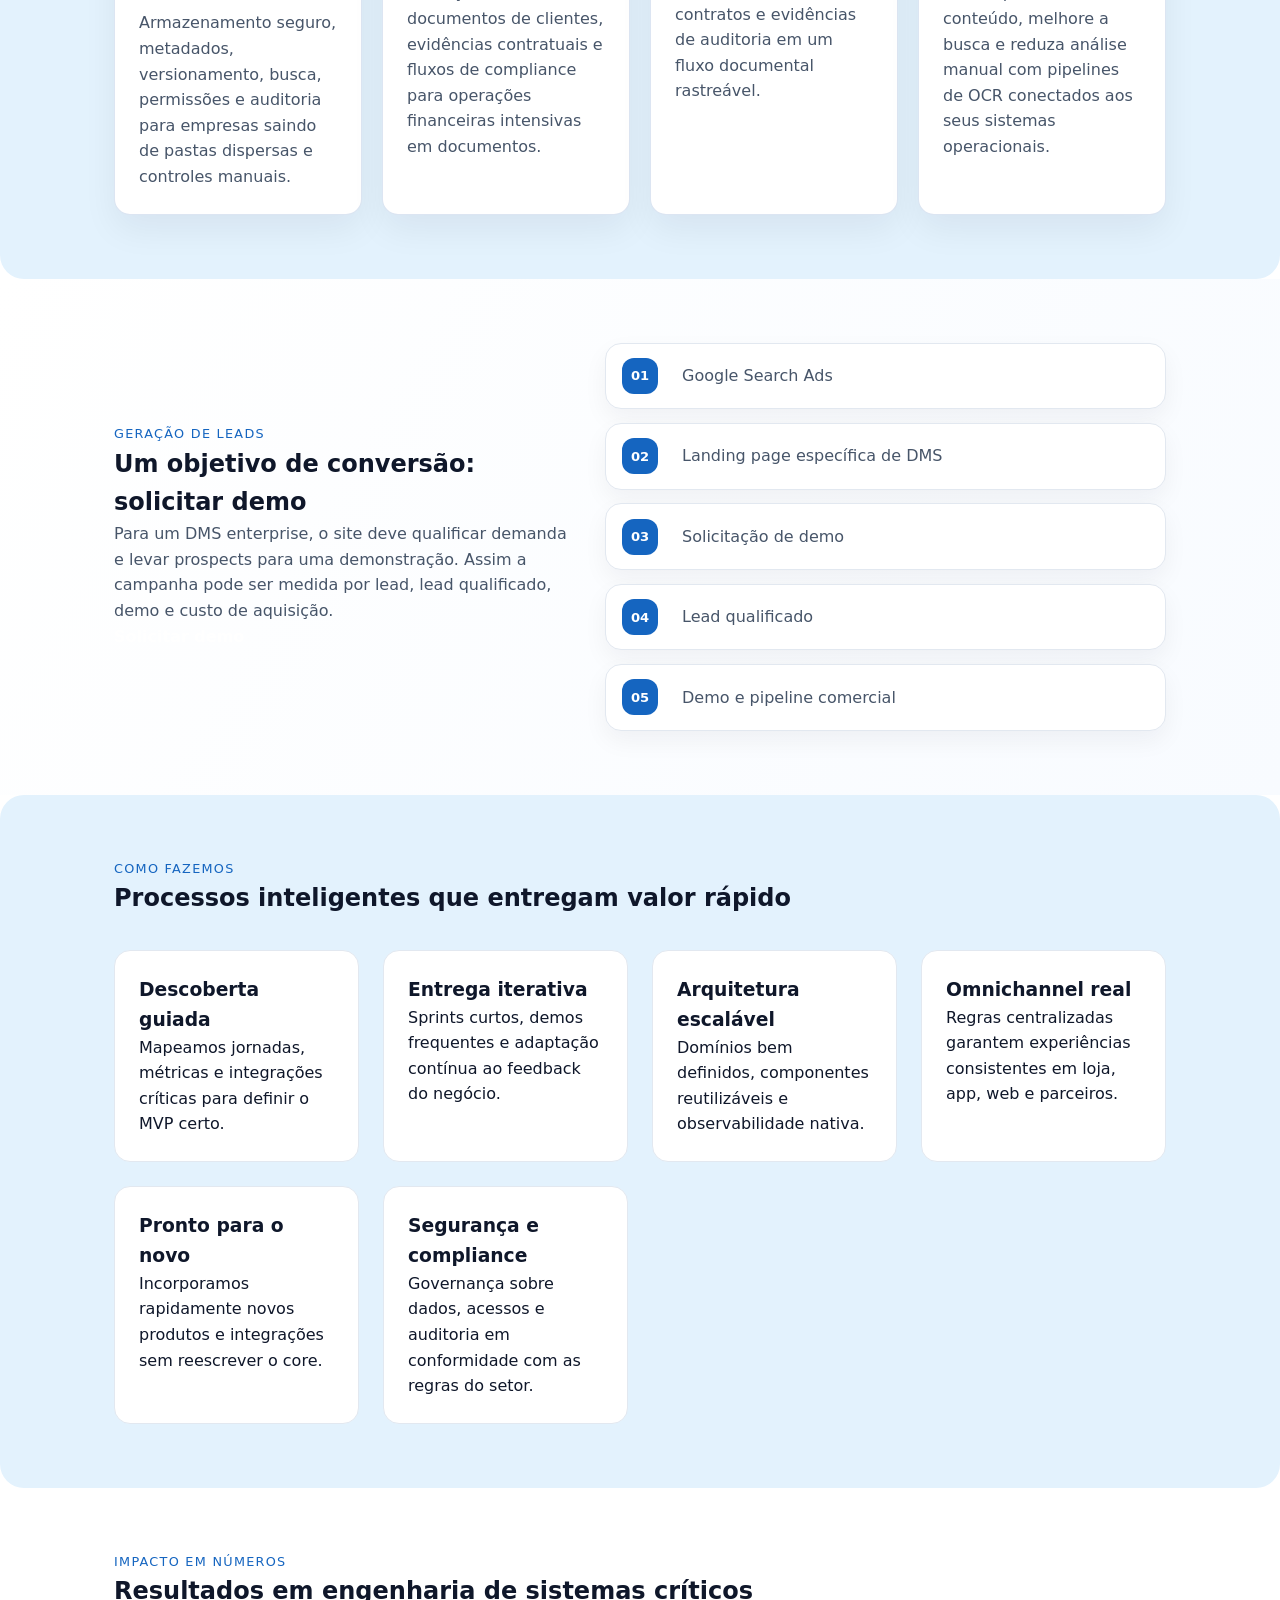
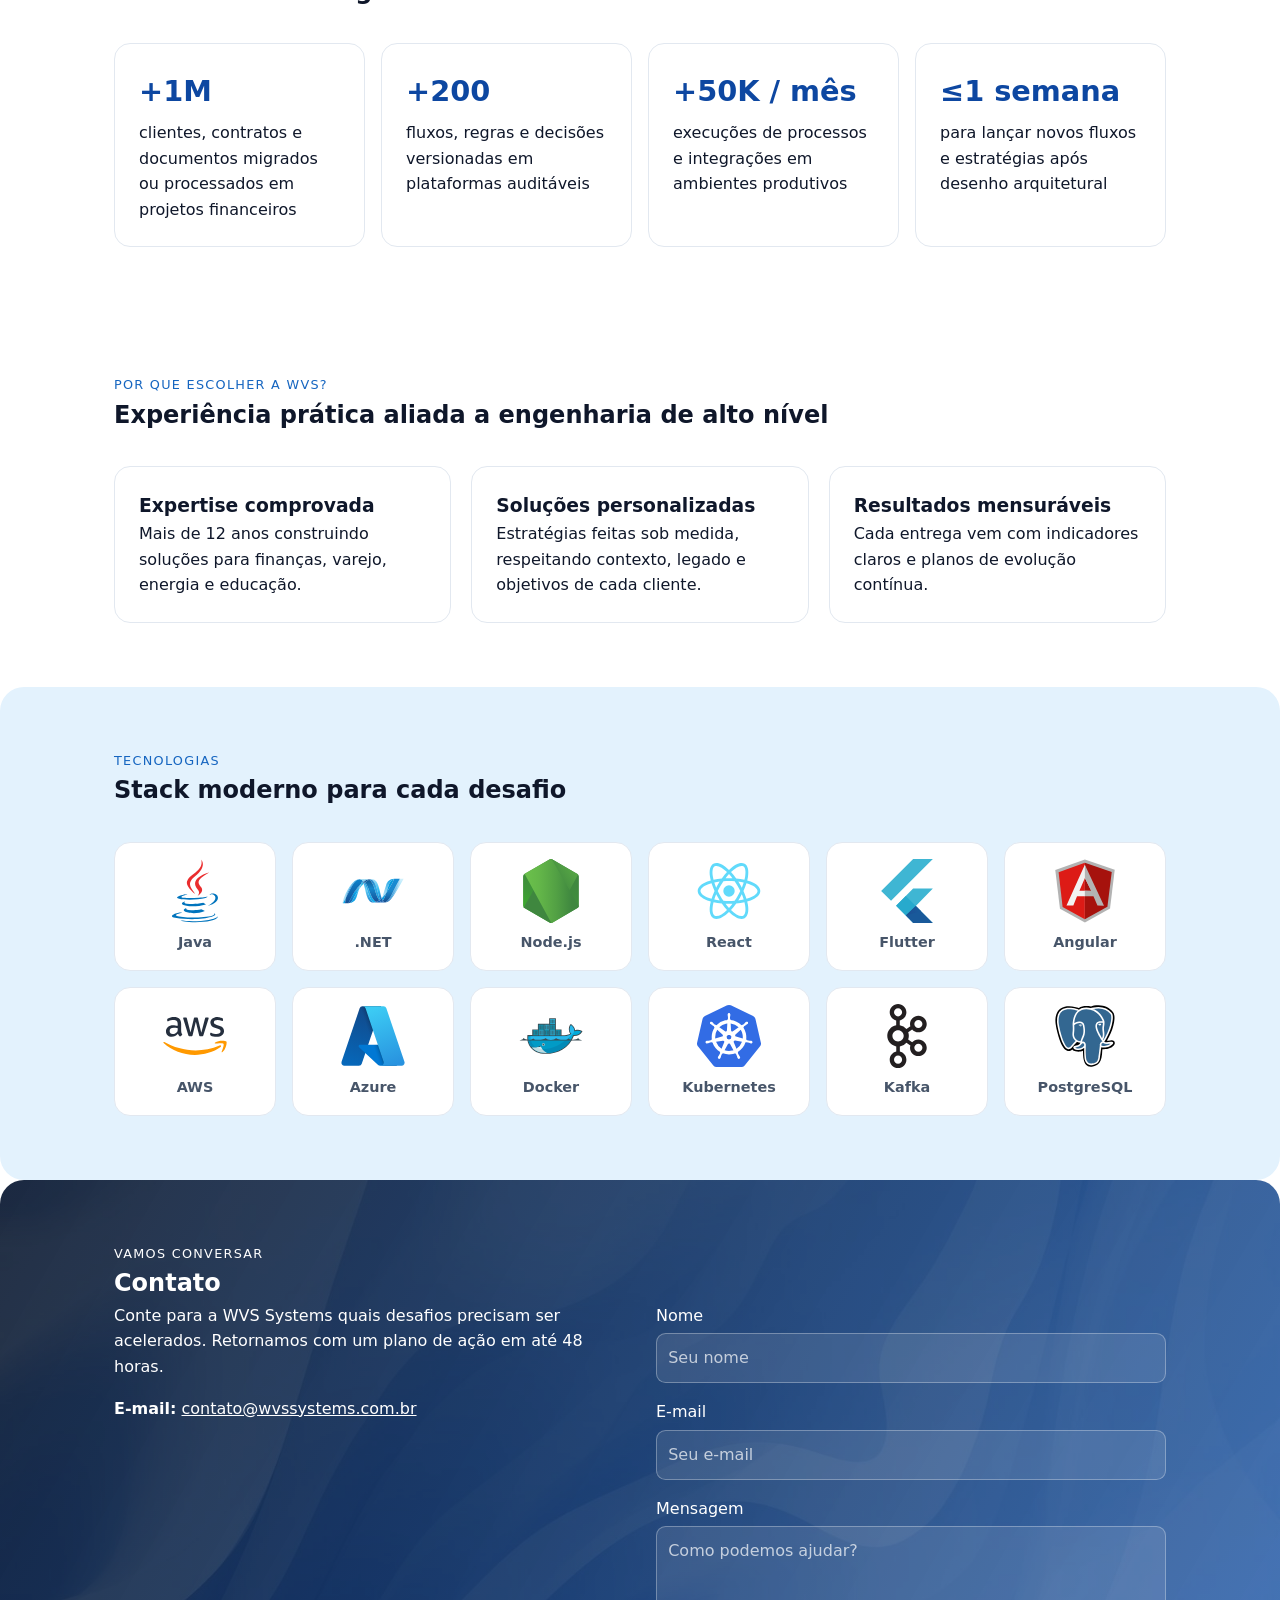
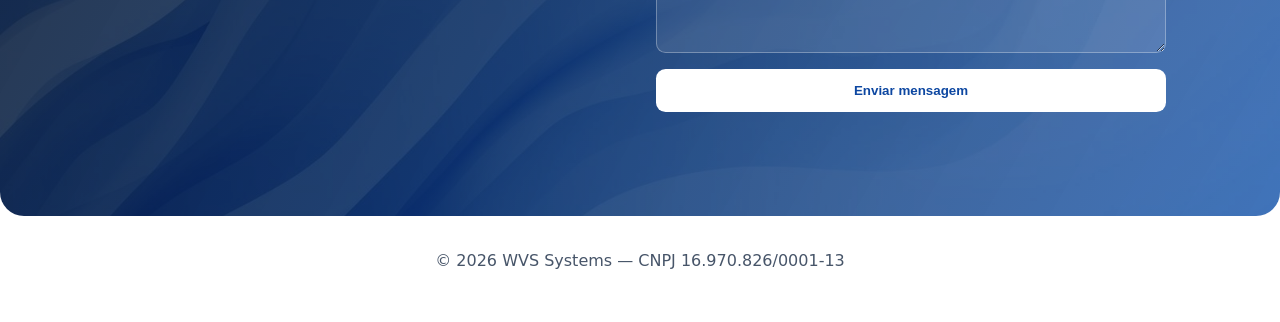
==== commit c50f2f0c: "Fix Portuguese DMS copy" ====
--- a/index.html
+++ b/index.html
@@ -4,7 +4,7 @@
   <meta charset="UTF-8" />
   <meta name="viewport" content="width=device-width, initial-scale=1.0" />
   <title>WVS Systems</title>
-  <meta name="description" content="Enterprise Document Management System with OCR, audit trail, permissions, retention and workflow automation for document-heavy operations." />
+  <meta name="description" content="Sistema de gestão empresarial de documentos com OCR, trilha de auditoria, permissões, retenção e automação de fluxos documentais." />
   <link rel="icon" href="logo.png" type="image/png" />
   <link rel="stylesheet" href="styles.css" />
 </head>
@@ -44,11 +44,11 @@
       <div class="hero-content">
         <div class="hero-copy overlay">
           <p class="eyebrow" data-i18n="hero.eyebrow">WVS Systems</p>
-          <h1 class="hero-title" data-i18n="hero.title">Enterprise Document Management without the complexity</h1>
-          <p data-i18n="hero.description">Centralize, search, version and audit your organization's documents in one secure platform with OCR, workflow automation and enterprise integrations.</p>
+          <h1 class="hero-title" data-i18n="hero.title">Gestão empresarial de documentos sem complexidade</h1>
+          <p data-i18n="hero.description">Centralize, pesquise, versione e audite os documentos da sua empresa em uma plataforma segura com OCR, automação de fluxos e integrações empresariais.</p>
           <div class="hero-actions">
-            <a class="primary" href="#contato" data-i18n="hero.primary">Request a Demo</a>
-            <a class="secondary" href="#dms" data-i18n="hero.secondary">Explore the DMS</a>
+            <a class="primary" href="#contato" data-i18n="hero.primary">Solicitar demo</a>
+            <a class="secondary" href="#dms" data-i18n="hero.secondary">Conhecer o DMS</a>
           </div>
           <div class="hero-metrics">
             <div>
@@ -56,12 +56,12 @@
               <span data-i18n="hero.metric1.label">document reading and content extraction</span>
             </div>
             <div>
-              <strong data-i18n="hero.metric2.value">Audit</strong>
-              <span data-i18n="hero.metric2.label">versioning, access history and retention</span>
+              <strong data-i18n="hero.metric2.value">Auditoria</strong>
+              <span data-i18n="hero.metric2.label">versionamento, histórico de acesso e retenção</span>
             </div>
             <div>
               <strong data-i18n="hero.metric3.value">APIs</strong>
-              <span data-i18n="hero.metric3.label">S3, REST and existing applications</span>
+              <span data-i18n="hero.metric3.label">S3, REST e aplicações existentes</span>
             </div>
           </div>
         </div>
@@ -72,21 +72,21 @@
       <div class="institutional-grid">
         <article class="institutional-card">
           <span class="institutional-icon" aria-hidden="true">🏢</span>
-          <h2 data-i18n="institutional.card1.title">Document Management</h2>
-          <p data-i18n="institutional.card1.text">Upload, metadata, versioning, full-text search and audit trail for document-heavy business operations.</p>
+          <h2 data-i18n="institutional.card1.title">Gestão de documentos</h2>
+          <p data-i18n="institutional.card1.text">Upload, metadados, versionamento, busca textual e trilha de auditoria para operações que dependem de documentos.</p>
         </article>
         <article class="institutional-card">
           <span class="institutional-icon" aria-hidden="true">🧠</span>
-          <h2 data-i18n="institutional.card2.title">Document Intelligence</h2>
-          <p data-i18n="institutional.card2.text">OCR, content extraction and intelligent search to reduce manual review and accelerate document workflows.</p>
+          <h2 data-i18n="institutional.card2.title">Inteligência documental</h2>
+          <p data-i18n="institutional.card2.text">OCR, extração de conteúdo e busca inteligente para reduzir análise manual e acelerar fluxos documentais.</p>
         </article>
         <article class="institutional-card">
           <span class="institutional-icon" aria-hidden="true">🧪</span>
-          <h2 data-i18n="institutional.card3.title">Enterprise Ready</h2>
+          <h2 data-i18n="institutional.card3.title">Pronto para empresas</h2>
           <ul>
-            <li data-i18n="institutional.card3.point1">Security, permissions and audit controls</li>
-            <li data-i18n="institutional.card3.point2">Retention policies and traceable document history</li>
-            <li data-i18n="institutional.card3.point3">REST APIs, S3 storage and system integrations</li>
+            <li data-i18n="institutional.card3.point1">Segurança, permissões e controles de auditoria</li>
+            <li data-i18n="institutional.card3.point2">Políticas de retenção e histórico rastreável</li>
+            <li data-i18n="institutional.card3.point3">REST APIs, armazenamento S3 e integrações</li>
           </ul>
         </article>
       </div>
@@ -201,8 +201,8 @@
       <div class="product-hero">
         <div>
           <p class="eyebrow" data-i18n="dms.eyebrow">Produto</p>
-          <h2 data-i18n="dms.title">WVS DMS — secure document management for enterprise workflows</h2>
-          <p class="section-text" data-i18n="dms.description">The WVS Document Management System centralizes business-critical files, enriches them with metadata, extracts content with OCR and keeps every version, permission and workflow decision traceable.</p>
+          <h2 data-i18n="dms.title">WVS DMS — gestão segura de documentos para fluxos empresariais</h2>
+          <p class="section-text" data-i18n="dms.description">O WVS DMS centraliza arquivos críticos, enriquece documentos com metadados, extrai conteúdo com OCR e mantém cada versão, permissão e decisão de fluxo rastreável.</p>
           <ul class="product-metrics">
             <li>
               <strong data-i18n="dms.metric1.value">3.000+</strong>
@@ -219,28 +219,28 @@
           </ul>
         </div>
         <div class="product-card">
-          <h3 data-i18n="dms.card.title">Built for the path from file to decision</h3>
+          <h3 data-i18n="dms.card.title">Do arquivo à decisão</h3>
           <ul>
-            <li data-i18n="dms.card.point1">Capture documents from portals, sales apps, partners and existing systems.</li>
-            <li data-i18n="dms.card.point2">Extract text and metadata with OCR and document intelligence pipelines.</li>
-            <li data-i18n="dms.card.point3">Control access, retention, approvals and workflow rules by business context.</li>
-            <li data-i18n="dms.card.point4">Track every document status, version and audit event from one dashboard.</li>
+            <li data-i18n="dms.card.point1">Capture documentos de portais, apps de venda, parceiros e sistemas existentes.</li>
+            <li data-i18n="dms.card.point2">Extraia texto e metadados com OCR e pipelines de inteligência documental.</li>
+            <li data-i18n="dms.card.point3">Controle acesso, retenção, aprovações e regras de fluxo por contexto.</li>
+            <li data-i18n="dms.card.point4">Acompanhe status, versões e eventos de auditoria em um único painel.</li>
           </ul>
           <a class="link-cta" href="#contato" data-i18n="dms.card.cta">Solicitar demonstração</a>
         </div>
       </div>
       <div class="product-grid">
         <article class="product-feature">
-          <h3 data-i18n="dms.feature1.title">Centralized repository</h3>
-          <p data-i18n="dms.feature1.text">Organize contracts, customer records, claims, policies and operational files with metadata, versioning and full-text search.</p>
+          <h3 data-i18n="dms.feature1.title">Repositório centralizado</h3>
+          <p data-i18n="dms.feature1.text">Organize contratos, cadastros, sinistros, apólices e arquivos operacionais com metadados, versionamento e busca textual.</p>
         </article>
         <article class="product-feature">
-          <h3 data-i18n="dms.feature2.title">Governance over evidence</h3>
-          <p data-i18n="dms.feature2.text">End-to-end traceability covers uploads, changes, reviews, approvals, permissions and retention policies.</p>
+          <h3 data-i18n="dms.feature2.title">Governança sobre evidências</h3>
+          <p data-i18n="dms.feature2.text">A rastreabilidade ponta a ponta cobre uploads, alterações, revisões, aprovações, permissões e políticas de retenção.</p>
         </article>
         <article class="product-feature">
-          <h3 data-i18n="dms.feature3.title">Document workflow automation</h3>
-          <p data-i18n="dms.feature3.text">Route documents to the right team, flag missing information and monitor SLA across review, compliance and operations.</p>
+          <h3 data-i18n="dms.feature3.title">Automação de fluxo documental</h3>
+          <p data-i18n="dms.feature3.text">Direcione documentos ao time correto, sinalize informações ausentes e monitore SLA entre revisão, compliance e operação.</p>
         </article>
       </div>
       <div class="product-client">
@@ -255,30 +255,30 @@
 
     <section id="solucoes" class="section section-alt landing-pages">
       <div class="section-heading">
-        <p class="eyebrow" data-i18n="solutions.eyebrow">Google Ads ready</p>
-        <h2 data-i18n="solutions.title">Landing pages for the searches buyers already make</h2>
-        <p class="section-text" data-i18n="solutions.text">Instead of sending paid traffic to a generic company page, WVS can speak directly to each buyer intent: DMS, financial services, insurance, OCR and document intelligence.</p>
+        <p class="eyebrow" data-i18n="solutions.eyebrow">Pronto para Google Ads</p>
+        <h2 data-i18n="solutions.title">Landing pages para as buscas que compradores já fazem</h2>
+        <p class="section-text" data-i18n="solutions.text">Em vez de enviar tráfego pago para uma página institucional genérica, a WVS pode falar diretamente com cada intenção de compra: DMS, serviços financeiros, seguros, OCR e inteligência documental.</p>
       </div>
       <div class="solution-grid">
         <article class="solution-card">
-          <span data-i18n="solutions.card1.intent">document management system</span>
-          <h3 data-i18n="solutions.card1.title">Enterprise Document Management</h3>
-          <p data-i18n="solutions.card1.text">Secure storage, metadata, version control, search, permissions and audit trail for companies replacing scattered folders and manual controls.</p>
+          <span data-i18n="solutions.card1.intent">sistema de gestão de documentos</span>
+          <h3 data-i18n="solutions.card1.title">Gestão empresarial de documentos</h3>
+          <p data-i18n="solutions.card1.text">Armazenamento seguro, metadados, versionamento, busca, permissões e auditoria para empresas saindo de pastas dispersas e controles manuais.</p>
         </article>
         <article class="solution-card">
-          <span data-i18n="solutions.card2.intent">financial services DMS</span>
-          <h3 data-i18n="solutions.card2.title">Financial Services</h3>
-          <p data-i18n="solutions.card2.text">Retention, auditability, customer documents, contract evidence and compliance workflows for document-intensive financial operations.</p>
+          <span data-i18n="solutions.card2.intent">DMS para serviços financeiros</span>
+          <h3 data-i18n="solutions.card2.title">Serviços financeiros</h3>
+          <p data-i18n="solutions.card2.text">Retenção, auditoria, documentos de clientes, evidências contratuais e fluxos de compliance para operações financeiras intensivas em documentos.</p>
         </article>
         <article class="solution-card">
-          <span data-i18n="solutions.card3.intent">insurance document management</span>
-          <h3 data-i18n="solutions.card3.title">Insurance Companies</h3>
-          <p data-i18n="solutions.card3.text">Policies, claims, customer documents, contracts and audit evidence managed in one traceable document workflow.</p>
+          <span data-i18n="solutions.card3.intent">gestão de documentos para seguros</span>
+          <h3 data-i18n="solutions.card3.title">Seguradoras</h3>
+          <p data-i18n="solutions.card3.text">Apólices, sinistros, documentos de clientes, contratos e evidências de auditoria em um fluxo documental rastreável.</p>
         </article>
         <article class="solution-card">
-          <span data-i18n="solutions.card4.intent">OCR document management</span>
-          <h3 data-i18n="solutions.card4.title">OCR and Document Intelligence</h3>
-          <p data-i18n="solutions.card4.text">Read files, extract content, improve search and reduce manual review with OCR pipelines connected to your operational systems.</p>
+          <span data-i18n="solutions.card4.intent">gestão documental com OCR</span>
+          <h3 data-i18n="solutions.card4.title">OCR e inteligência documental</h3>
+          <p data-i18n="solutions.card4.text">Leia arquivos, extraia conteúdo, melhore a busca e reduza análise manual com pipelines de OCR conectados aos seus sistemas operacionais.</p>
         </article>
       </div>
     </section>
@@ -286,17 +286,17 @@
     <section class="section conversion">
       <div class="conversion-grid">
         <div>
-          <p class="eyebrow" data-i18n="conversion.eyebrow">Lead generation</p>
-          <h2 data-i18n="conversion.title">One conversion goal: Request a Demo</h2>
-          <p class="section-text" data-i18n="conversion.text">For an enterprise DMS, the website should qualify demand and move prospects to a demo. Campaign performance can then be measured by lead, qualified lead, demo and acquisition cost.</p>
-          <a class="link-cta dark-link" href="#contato" data-i18n="conversion.cta">Request a Demo</a>
-        </div>
-        <ol class="funnel-list" aria-label="DMS lead generation funnel">
+          <p class="eyebrow" data-i18n="conversion.eyebrow">Geração de leads</p>
+          <h2 data-i18n="conversion.title">Um objetivo de conversão: solicitar demo</h2>
+          <p class="section-text" data-i18n="conversion.text">Para um DMS enterprise, o site deve qualificar demanda e levar prospects para uma demonstração. Assim a campanha pode ser medida por lead, lead qualificado, demo e custo de aquisição.</p>
+          <a class="link-cta dark-link" href="#contato" data-i18n="conversion.cta">Solicitar demo</a>
+        </div>
+        <ol class="funnel-list" aria-label="Funil de geração de leads para DMS">
           <li data-i18n="conversion.step1">Google Search Ads</li>
-          <li data-i18n="conversion.step2">Specific DMS landing page</li>
-          <li data-i18n="conversion.step3">Request a Demo</li>
-          <li data-i18n="conversion.step4">Qualified lead</li>
-          <li data-i18n="conversion.step5">Demo and sales pipeline</li>
+          <li data-i18n="conversion.step2">Landing page específica de DMS</li>
+          <li data-i18n="conversion.step3">Solicitação de demo</li>
+          <li data-i18n="conversion.step4">Lead qualificado</li>
+          <li data-i18n="conversion.step5">Demo e pipeline comercial</li>
         </ol>
       </div>
     </section>
@@ -487,10 +487,10 @@
       'nav.services': { pt: 'Serviços', en: 'Services' },
       'nav.process': { pt: 'Como fazemos', en: 'How we work' },
       'nav.contact': { pt: 'Contato', en: 'Contact' },
-      'cta.contact': { pt: 'Solicitar Demo', en: 'Request Demo' },
+      'cta.contact': { pt: 'Solicitar demo', en: 'Request Demo' },
       'hero.eyebrow': { pt: 'WVS Systems', en: 'WVS Systems' },
       'hero.title': {
-        pt: 'Enterprise Document Management without the complexity',
+        pt: 'Gestão empresarial de documentos sem complexidade',
         en: 'Enterprise Document Management without the complexity'
       },
       'hero.description': {
@@ -504,7 +504,7 @@
         pt: 'leitura de documentos e extração de conteúdo',
         en: 'document reading and content extraction'
       },
-      'hero.metric2.value': { pt: 'Audit', en: 'Audit' },
+      'hero.metric2.value': { pt: 'Auditoria', en: 'Audit' },
       'hero.metric2.label': {
         pt: 'versionamento, histórico de acesso e retenção',
         en: 'versioning, access history and retention'
@@ -514,17 +514,17 @@
         pt: 'S3, REST e aplicações existentes',
         en: 'S3, REST and existing applications'
       },
-      'institutional.card1.title': { pt: 'Document Management', en: 'Document Management' },
+      'institutional.card1.title': { pt: 'Gestão de documentos', en: 'Document Management' },
       'institutional.card1.text': {
         pt: 'Upload, metadados, versionamento, busca textual e trilha de auditoria para operações que dependem de documentos.',
         en: 'Upload, metadata, versioning, full-text search and audit trail for document-heavy business operations.'
       },
-      'institutional.card2.title': { pt: 'Document Intelligence', en: 'Document Intelligence' },
+      'institutional.card2.title': { pt: 'Inteligência documental', en: 'Document Intelligence' },
       'institutional.card2.text': {
         pt: 'OCR, extração de conteúdo e busca inteligente para reduzir análise manual e acelerar fluxos documentais.',
         en: 'OCR, content extraction and intelligent search to reduce manual review and accelerate document workflows.'
       },
-      'institutional.card3.title': { pt: 'Enterprise Ready', en: 'Enterprise Ready' },
+      'institutional.card3.title': { pt: 'Pronto para empresas', en: 'Enterprise Ready' },
       'institutional.card3.point1': {
         pt: 'Segurança, permissões e controles de auditoria',
         en: 'Security, permissions and audit controls'
@@ -622,7 +622,7 @@
         en: 'WVS DMS — secure document management for enterprise workflows'
       },
       'dms.description': {
-        pt: 'O WVS Document Management System centraliza arquivos críticos, enriquece documentos com metadados, extrai conteúdo com OCR e mantém cada versão, permissão e decisão de workflow rastreável.',
+        pt: 'O WVS DMS centraliza arquivos críticos, enriquece documentos com metadados, extrai conteúdo com OCR e mantém cada versão, permissão e decisão de fluxo rastreável.',
         en: 'The WVS Document Management System centralizes business-critical files, enriches them with metadata, extracts content with OCR and keeps every version, permission and workflow decision traceable.'
       },
       'dms.metric1.value': { pt: '3.000+', en: '3,000+' },
@@ -646,11 +646,11 @@
         en: 'Capture documents from portals, sales apps, partners and existing systems.'
       },
       'dms.card.point2': {
-        pt: 'Extraia texto e metadados com OCR e pipelines de document intelligence.',
+        pt: 'Extraia texto e metadados com OCR e pipelines de inteligência documental.',
         en: 'Extract text and metadata with OCR and document intelligence pipelines.'
       },
       'dms.card.point3': {
-        pt: 'Controle acesso, retenção, aprovações e regras de workflow por contexto.',
+        pt: 'Controle acesso, retenção, aprovações e regras de fluxo por contexto.',
         en: 'Control access, retention, approvals and workflow rules by business context.'
       },
       'dms.card.point4': {
@@ -675,7 +675,7 @@
         en: 'End-to-end traceability covers uploads, changes, reviews, approvals, permissions and retention policies.'
       },
       'dms.feature3.title': {
-        pt: 'Automação de workflow documental',
+        pt: 'Automação de fluxo documental',
         en: 'Document workflow automation'
       },
       'dms.feature3.text': {
@@ -697,29 +697,29 @@
         en: 'Landing pages for the searches buyers already make'
       },
       'solutions.text': {
-        pt: 'Em vez de enviar tráfego pago para uma página institucional genérica, a WVS pode falar diretamente com cada intenção de compra: DMS, serviços financeiros, seguros, OCR e document intelligence.',
+        pt: 'Em vez de enviar tráfego pago para uma página institucional genérica, a WVS pode falar diretamente com cada intenção de compra: DMS, serviços financeiros, seguros, OCR e inteligência documental.',
         en: 'Instead of sending paid traffic to a generic company page, WVS can speak directly to each buyer intent: DMS, financial services, insurance, OCR and document intelligence.'
       },
-      'solutions.card1.intent': { pt: 'document management system', en: 'document management system' },
-      'solutions.card1.title': { pt: 'Enterprise Document Management', en: 'Enterprise Document Management' },
+      'solutions.card1.intent': { pt: 'sistema de gestão de documentos', en: 'document management system' },
+      'solutions.card1.title': { pt: 'Gestão empresarial de documentos', en: 'Enterprise Document Management' },
       'solutions.card1.text': {
         pt: 'Armazenamento seguro, metadados, versionamento, busca, permissões e auditoria para empresas saindo de pastas dispersas e controles manuais.',
         en: 'Secure storage, metadata, version control, search, permissions and audit trail for companies replacing scattered folders and manual controls.'
       },
-      'solutions.card2.intent': { pt: 'financial services DMS', en: 'financial services DMS' },
+      'solutions.card2.intent': { pt: 'DMS para serviços financeiros', en: 'financial services DMS' },
       'solutions.card2.title': { pt: 'Serviços financeiros', en: 'Financial Services' },
       'solutions.card2.text': {
         pt: 'Retenção, auditoria, documentos de clientes, evidências contratuais e fluxos de compliance para operações financeiras intensivas em documentos.',
         en: 'Retention, auditability, customer documents, contract evidence and compliance workflows for document-intensive financial operations.'
       },
-      'solutions.card3.intent': { pt: 'insurance document management', en: 'insurance document management' },
+      'solutions.card3.intent': { pt: 'gestão de documentos para seguros', en: 'insurance document management' },
       'solutions.card3.title': { pt: 'Seguradoras', en: 'Insurance Companies' },
       'solutions.card3.text': {
-        pt: 'Apólices, sinistros, documentos de clientes, contratos e evidências de auditoria em um workflow documental rastreável.',
+        pt: 'Apólices, sinistros, documentos de clientes, contratos e evidências de auditoria em um fluxo documental rastreável.',
         en: 'Policies, claims, customer documents, contracts and audit evidence managed in one traceable document workflow.'
       },
-      'solutions.card4.intent': { pt: 'OCR document management', en: 'OCR document management' },
-      'solutions.card4.title': { pt: 'OCR e Document Intelligence', en: 'OCR and Document Intelligence' },
+      'solutions.card4.intent': { pt: 'gestão documental com OCR', en: 'OCR document management' },
+      'solutions.card4.title': { pt: 'OCR e inteligência documental', en: 'OCR and Document Intelligence' },
       'solutions.card4.text': {
         pt: 'Leia arquivos, extraia conteúdo, melhore a busca e reduza análise manual com pipelines de OCR conectados aos seus sistemas operacionais.',
         en: 'Read files, extract content, improve search and reduce manual review with OCR pipelines connected to your operational systems.'
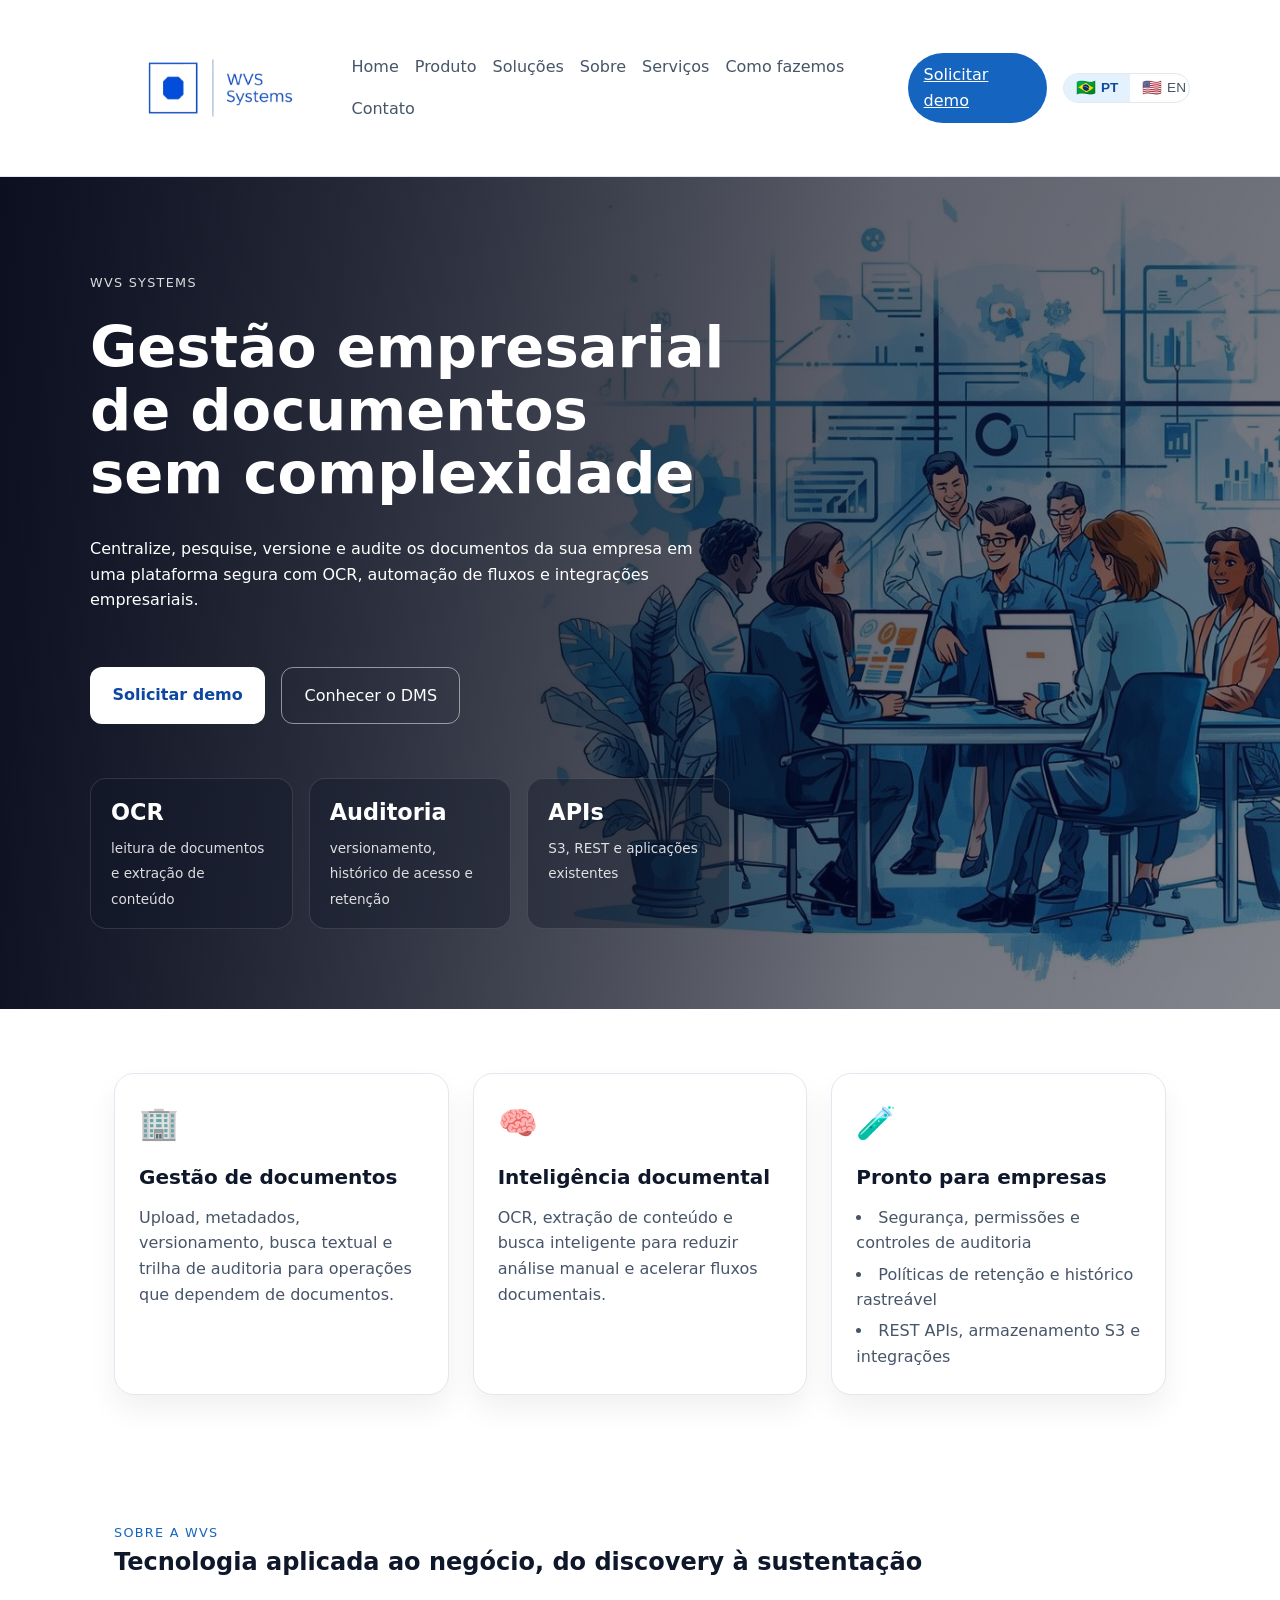
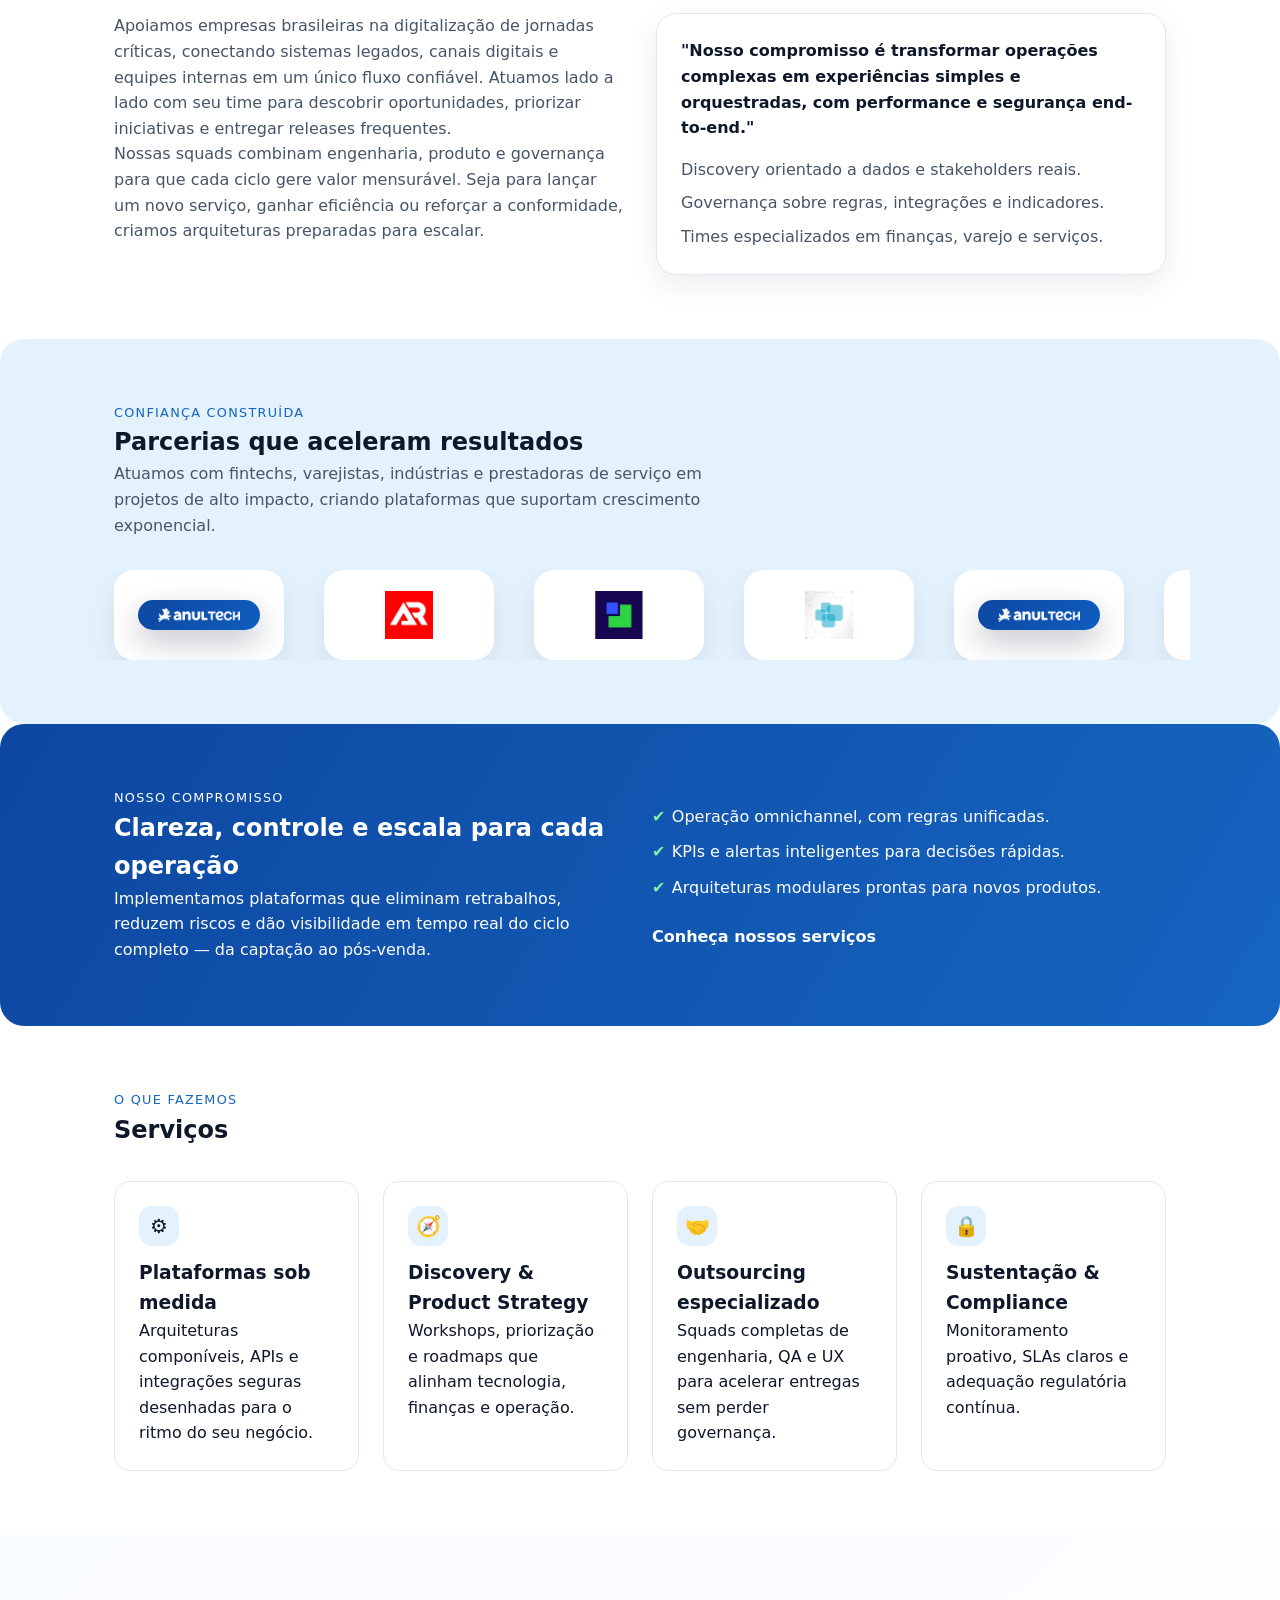
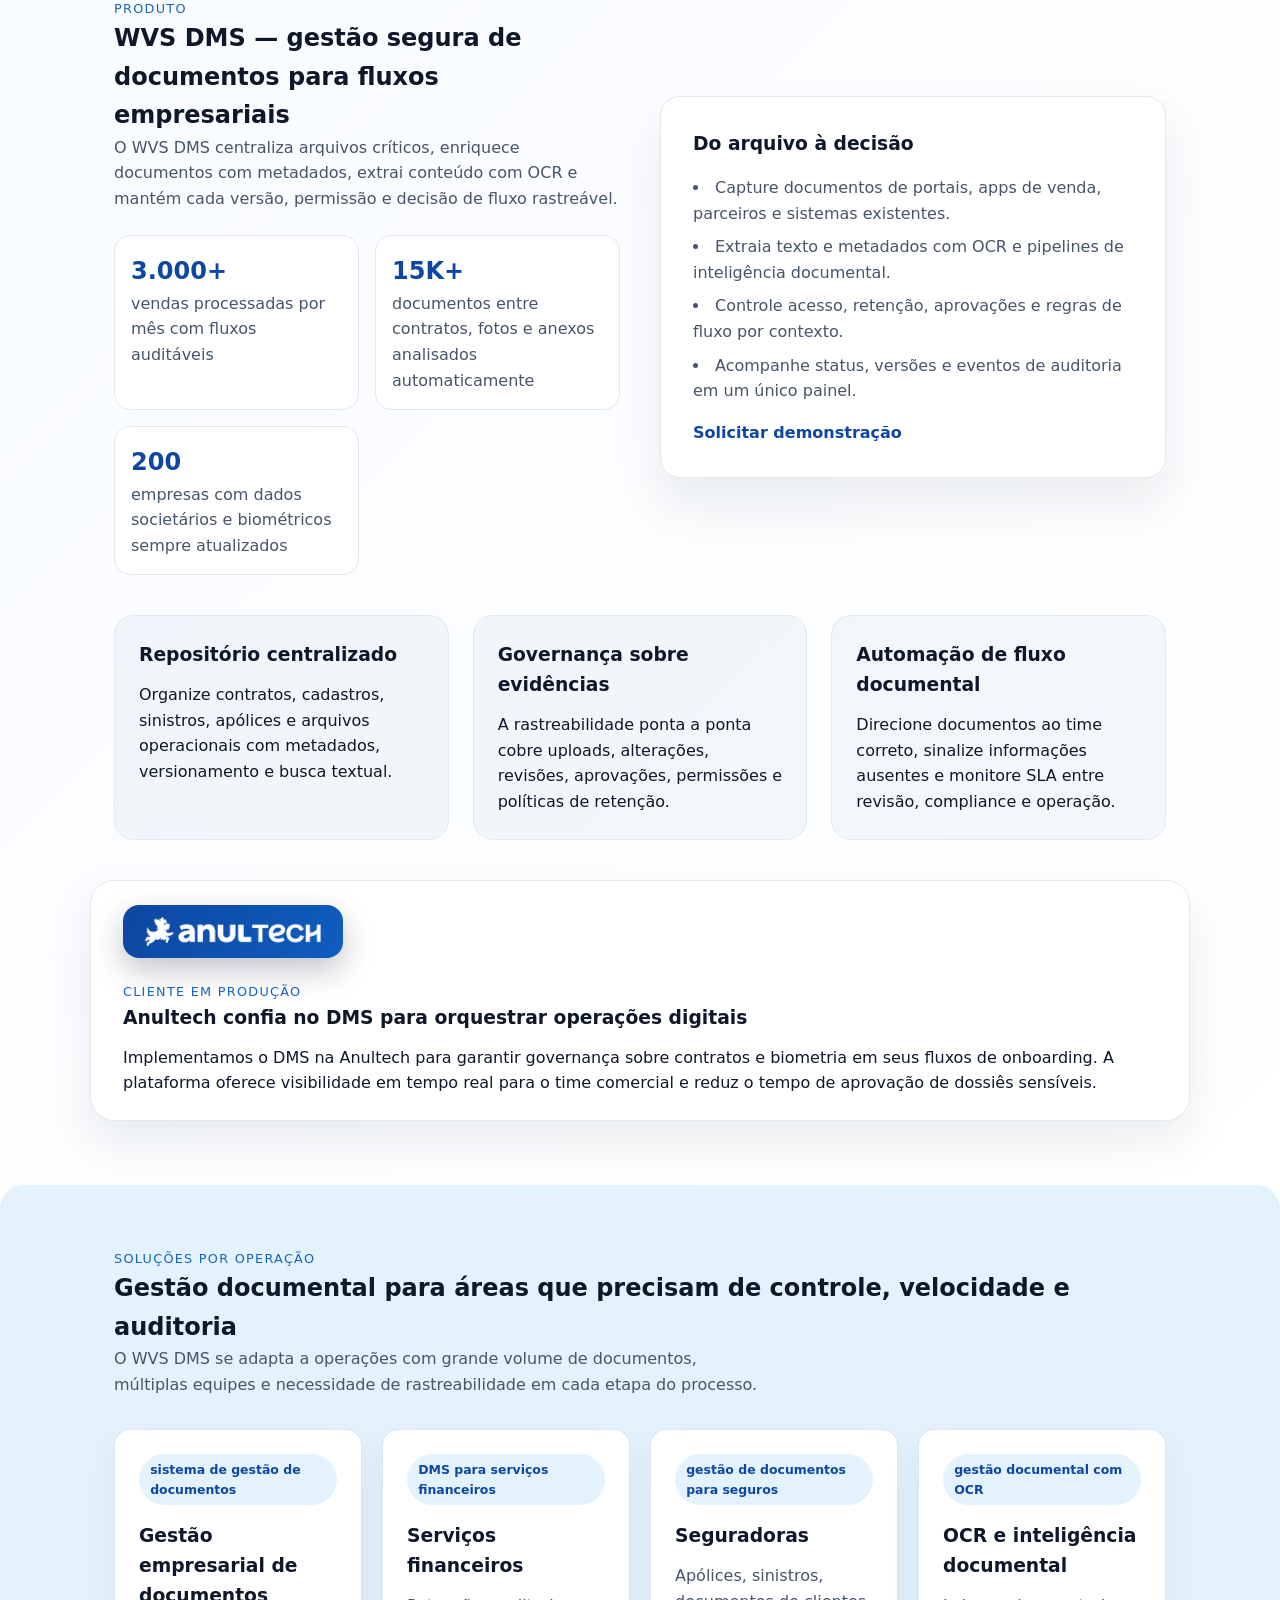
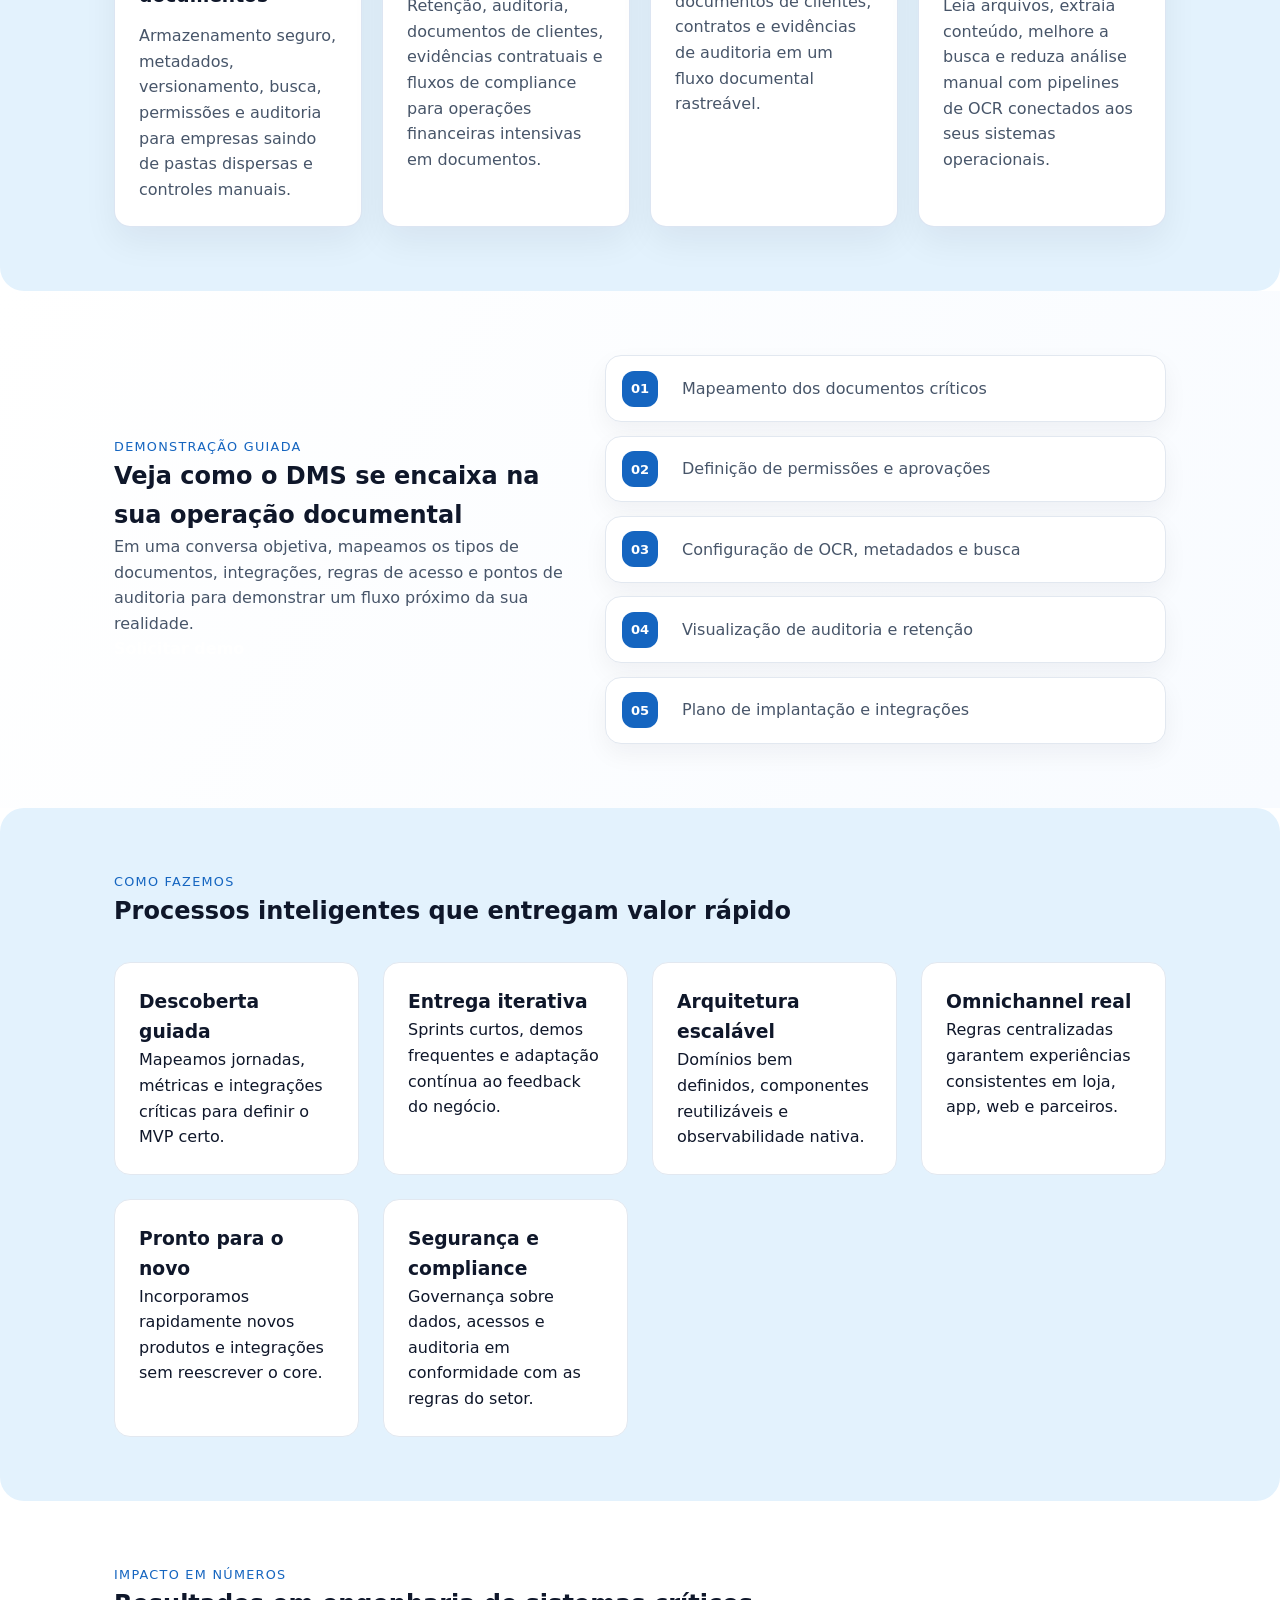
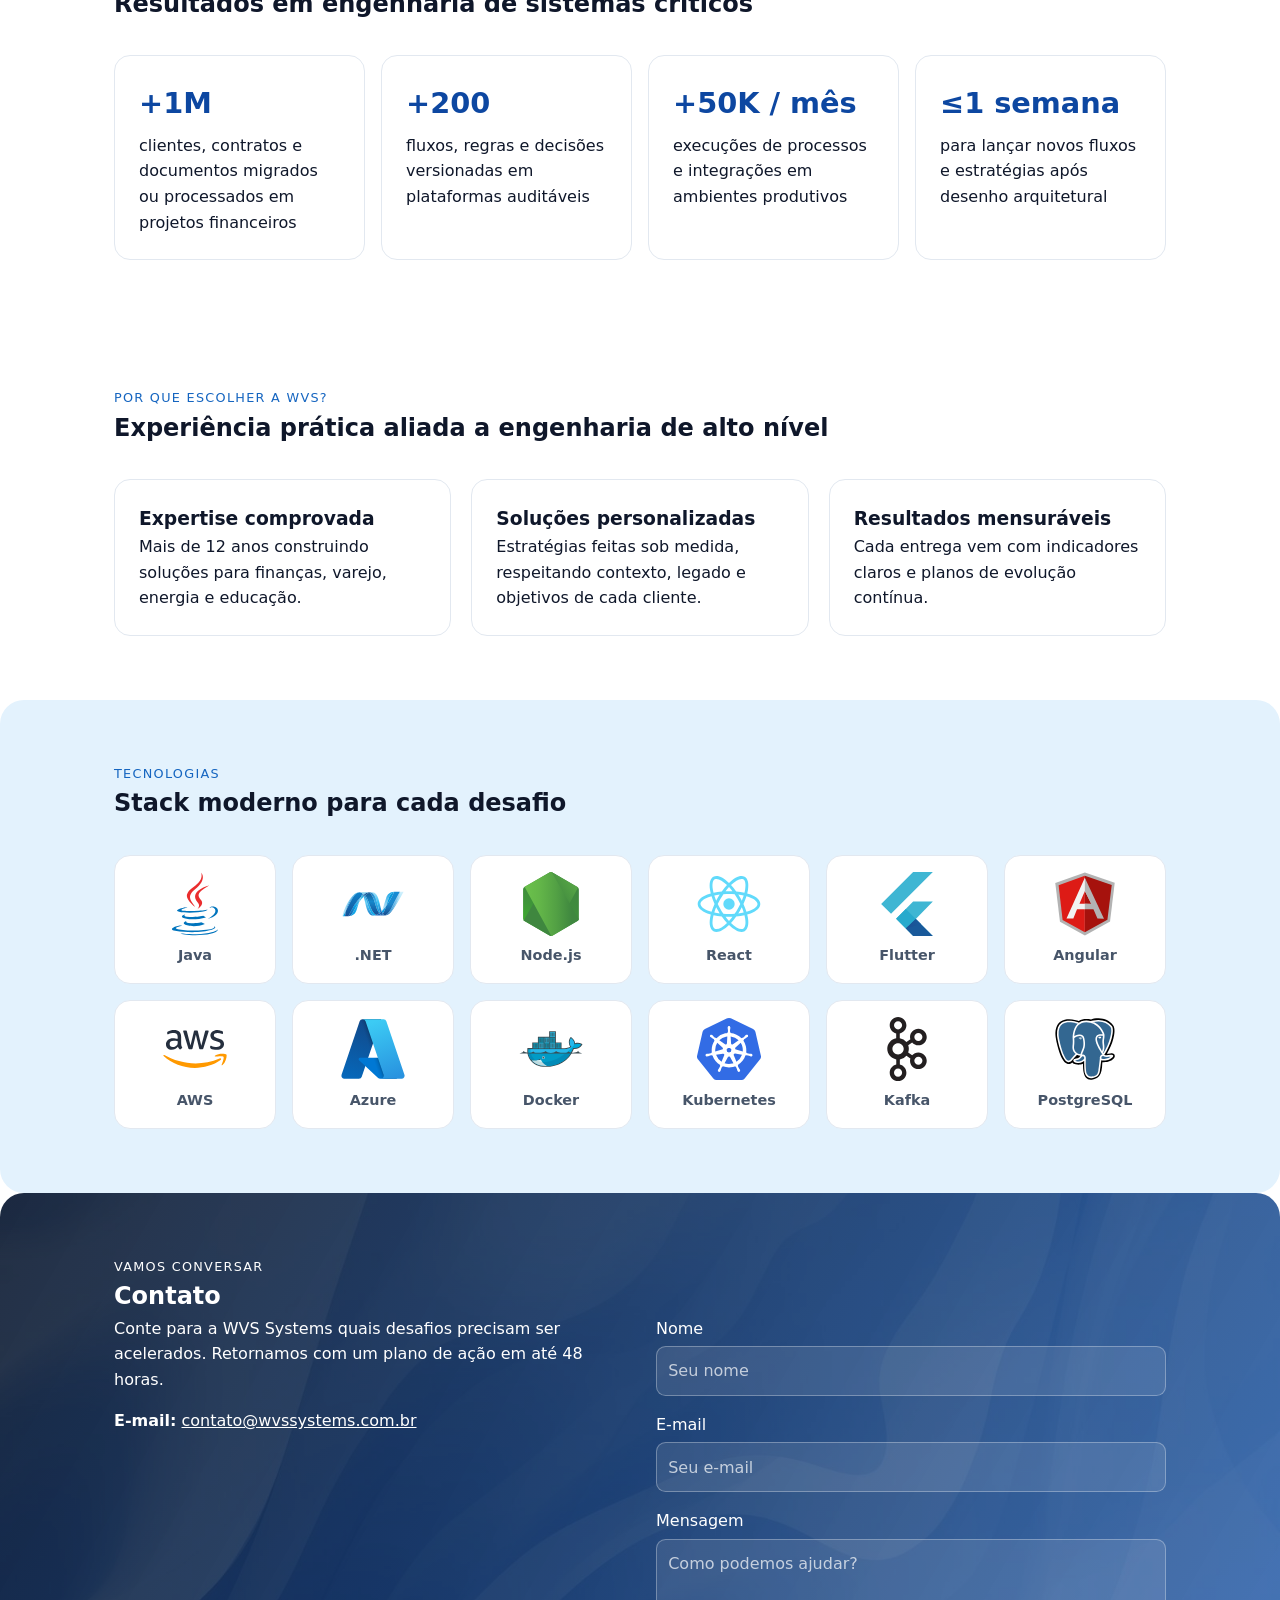
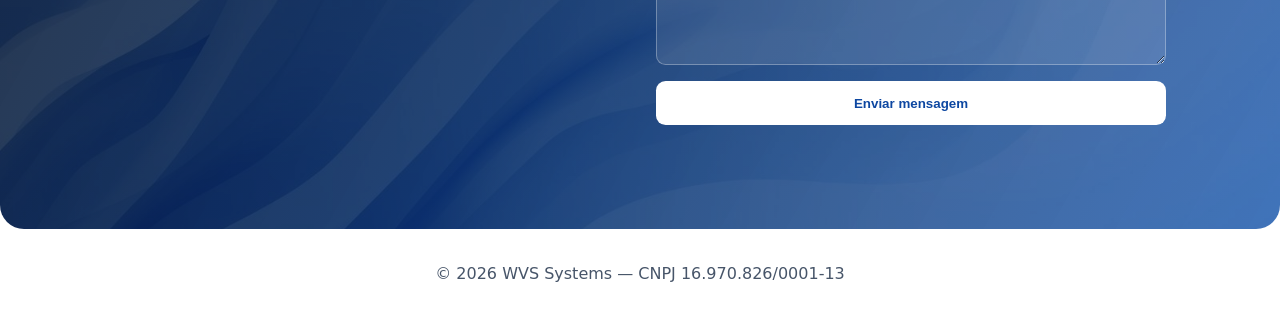
==== commit f9e86275: "Revise DMS solutions content" ====
--- a/index.html
+++ b/index.html
@@ -255,9 +255,9 @@
 
     <section id="solucoes" class="section section-alt landing-pages">
       <div class="section-heading">
-        <p class="eyebrow" data-i18n="solutions.eyebrow">Pronto para Google Ads</p>
-        <h2 data-i18n="solutions.title">Landing pages para as buscas que compradores já fazem</h2>
-        <p class="section-text" data-i18n="solutions.text">Em vez de enviar tráfego pago para uma página institucional genérica, a WVS pode falar diretamente com cada intenção de compra: DMS, serviços financeiros, seguros, OCR e inteligência documental.</p>
+        <p class="eyebrow" data-i18n="solutions.eyebrow">Soluções por operação</p>
+        <h2 data-i18n="solutions.title">Gestão documental para áreas que precisam de controle, velocidade e auditoria</h2>
+        <p class="section-text" data-i18n="solutions.text">O WVS DMS se adapta a operações com grande volume de documentos, múltiplas equipes e necessidade de rastreabilidade em cada etapa do processo.</p>
       </div>
       <div class="solution-grid">
         <article class="solution-card">
@@ -286,17 +286,17 @@
     <section class="section conversion">
       <div class="conversion-grid">
         <div>
-          <p class="eyebrow" data-i18n="conversion.eyebrow">Geração de leads</p>
-          <h2 data-i18n="conversion.title">Um objetivo de conversão: solicitar demo</h2>
-          <p class="section-text" data-i18n="conversion.text">Para um DMS enterprise, o site deve qualificar demanda e levar prospects para uma demonstração. Assim a campanha pode ser medida por lead, lead qualificado, demo e custo de aquisição.</p>
+          <p class="eyebrow" data-i18n="conversion.eyebrow">Demonstração guiada</p>
+          <h2 data-i18n="conversion.title">Veja como o DMS se encaixa na sua operação documental</h2>
+          <p class="section-text" data-i18n="conversion.text">Em uma conversa objetiva, mapeamos os tipos de documentos, integrações, regras de acesso e pontos de auditoria para demonstrar um fluxo próximo da sua realidade.</p>
           <a class="link-cta dark-link" href="#contato" data-i18n="conversion.cta">Solicitar demo</a>
         </div>
-        <ol class="funnel-list" aria-label="Funil de geração de leads para DMS">
-          <li data-i18n="conversion.step1">Google Search Ads</li>
-          <li data-i18n="conversion.step2">Landing page específica de DMS</li>
-          <li data-i18n="conversion.step3">Solicitação de demo</li>
-          <li data-i18n="conversion.step4">Lead qualificado</li>
-          <li data-i18n="conversion.step5">Demo e pipeline comercial</li>
+        <ol class="funnel-list" aria-label="Etapas da demonstração do WVS DMS">
+          <li data-i18n="conversion.step1">Mapeamento dos documentos críticos</li>
+          <li data-i18n="conversion.step2">Definição de permissões e aprovações</li>
+          <li data-i18n="conversion.step3">Configuração de OCR, metadados e busca</li>
+          <li data-i18n="conversion.step4">Visualização de auditoria e retenção</li>
+          <li data-i18n="conversion.step5">Plano de implantação e integrações</li>
         </ol>
       </div>
     </section>
@@ -691,14 +691,14 @@
         pt: 'Implementamos o DMS na Anultech para garantir governança sobre contratos e biometria em seus fluxos de onboarding. A plataforma oferece visibilidade em tempo real para o time comercial e reduz o tempo de aprovação de dossiês sensíveis.',
         en: 'We deployed the DMS at Anultech to ensure governance over contracts and biometrics in their onboarding flows. The platform gives real-time visibility to commercial teams and shortens the approval time of sensitive dossiers.'
       },
-      'solutions.eyebrow': { pt: 'Pronto para Google Ads', en: 'Google Ads ready' },
+      'solutions.eyebrow': { pt: 'Soluções por operação', en: 'Solutions by operation' },
       'solutions.title': {
-        pt: 'Landing pages para as buscas que compradores já fazem',
-        en: 'Landing pages for the searches buyers already make'
+        pt: 'Gestão documental para áreas que precisam de controle, velocidade e auditoria',
+        en: 'Document management for teams that need control, speed and auditability'
       },
       'solutions.text': {
-        pt: 'Em vez de enviar tráfego pago para uma página institucional genérica, a WVS pode falar diretamente com cada intenção de compra: DMS, serviços financeiros, seguros, OCR e inteligência documental.',
-        en: 'Instead of sending paid traffic to a generic company page, WVS can speak directly to each buyer intent: DMS, financial services, insurance, OCR and document intelligence.'
+        pt: 'O WVS DMS se adapta a operações com grande volume de documentos, múltiplas equipes e necessidade de rastreabilidade em cada etapa do processo.',
+        en: 'WVS DMS adapts to operations with high document volume, multiple teams and traceability requirements across every process stage.'
       },
       'solutions.card1.intent': { pt: 'sistema de gestão de documentos', en: 'document management system' },
       'solutions.card1.title': { pt: 'Gestão empresarial de documentos', en: 'Enterprise Document Management' },
@@ -724,18 +724,21 @@
         pt: 'Leia arquivos, extraia conteúdo, melhore a busca e reduza análise manual com pipelines de OCR conectados aos seus sistemas operacionais.',
         en: 'Read files, extract content, improve search and reduce manual review with OCR pipelines connected to your operational systems.'
       },
-      'conversion.eyebrow': { pt: 'Geração de leads', en: 'Lead generation' },
-      'conversion.title': { pt: 'Um objetivo de conversão: solicitar demo', en: 'One conversion goal: Request a Demo' },
+      'conversion.eyebrow': { pt: 'Demonstração guiada', en: 'Guided demo' },
+      'conversion.title': {
+        pt: 'Veja como o DMS se encaixa na sua operação documental',
+        en: 'See how the DMS fits your document operation'
+      },
       'conversion.text': {
-        pt: 'Para um DMS enterprise, o site deve qualificar demanda e levar prospects para uma demonstração. Assim a campanha pode ser medida por lead, lead qualificado, demo e custo de aquisição.',
-        en: 'For an enterprise DMS, the website should qualify demand and move prospects to a demo. Campaign performance can then be measured by lead, qualified lead, demo and acquisition cost.'
+        pt: 'Em uma conversa objetiva, mapeamos os tipos de documentos, integrações, regras de acesso e pontos de auditoria para demonstrar um fluxo próximo da sua realidade.',
+        en: 'In a focused conversation, we map document types, integrations, access rules and audit points to demonstrate a workflow close to your reality.'
       },
       'conversion.cta': { pt: 'Solicitar demo', en: 'Request a Demo' },
-      'conversion.step1': { pt: 'Google Search Ads', en: 'Google Search Ads' },
-      'conversion.step2': { pt: 'Landing page específica de DMS', en: 'Specific DMS landing page' },
-      'conversion.step3': { pt: 'Solicitação de demo', en: 'Request a Demo' },
-      'conversion.step4': { pt: 'Lead qualificado', en: 'Qualified lead' },
-      'conversion.step5': { pt: 'Demo e pipeline comercial', en: 'Demo and sales pipeline' },
+      'conversion.step1': { pt: 'Mapeamento dos documentos críticos', en: 'Critical document mapping' },
+      'conversion.step2': { pt: 'Definição de permissões e aprovações', en: 'Permission and approval definition' },
+      'conversion.step3': { pt: 'Configuração de OCR, metadados e busca', en: 'OCR, metadata and search setup' },
+      'conversion.step4': { pt: 'Visualização de auditoria e retenção', en: 'Audit and retention visibility' },
+      'conversion.step5': { pt: 'Plano de implantação e integrações', en: 'Implementation and integration plan' },
       'process.eyebrow': { pt: 'Como fazemos', en: 'How we work' },
       'process.title': {
         pt: 'Processos inteligentes que entregam valor rápido',
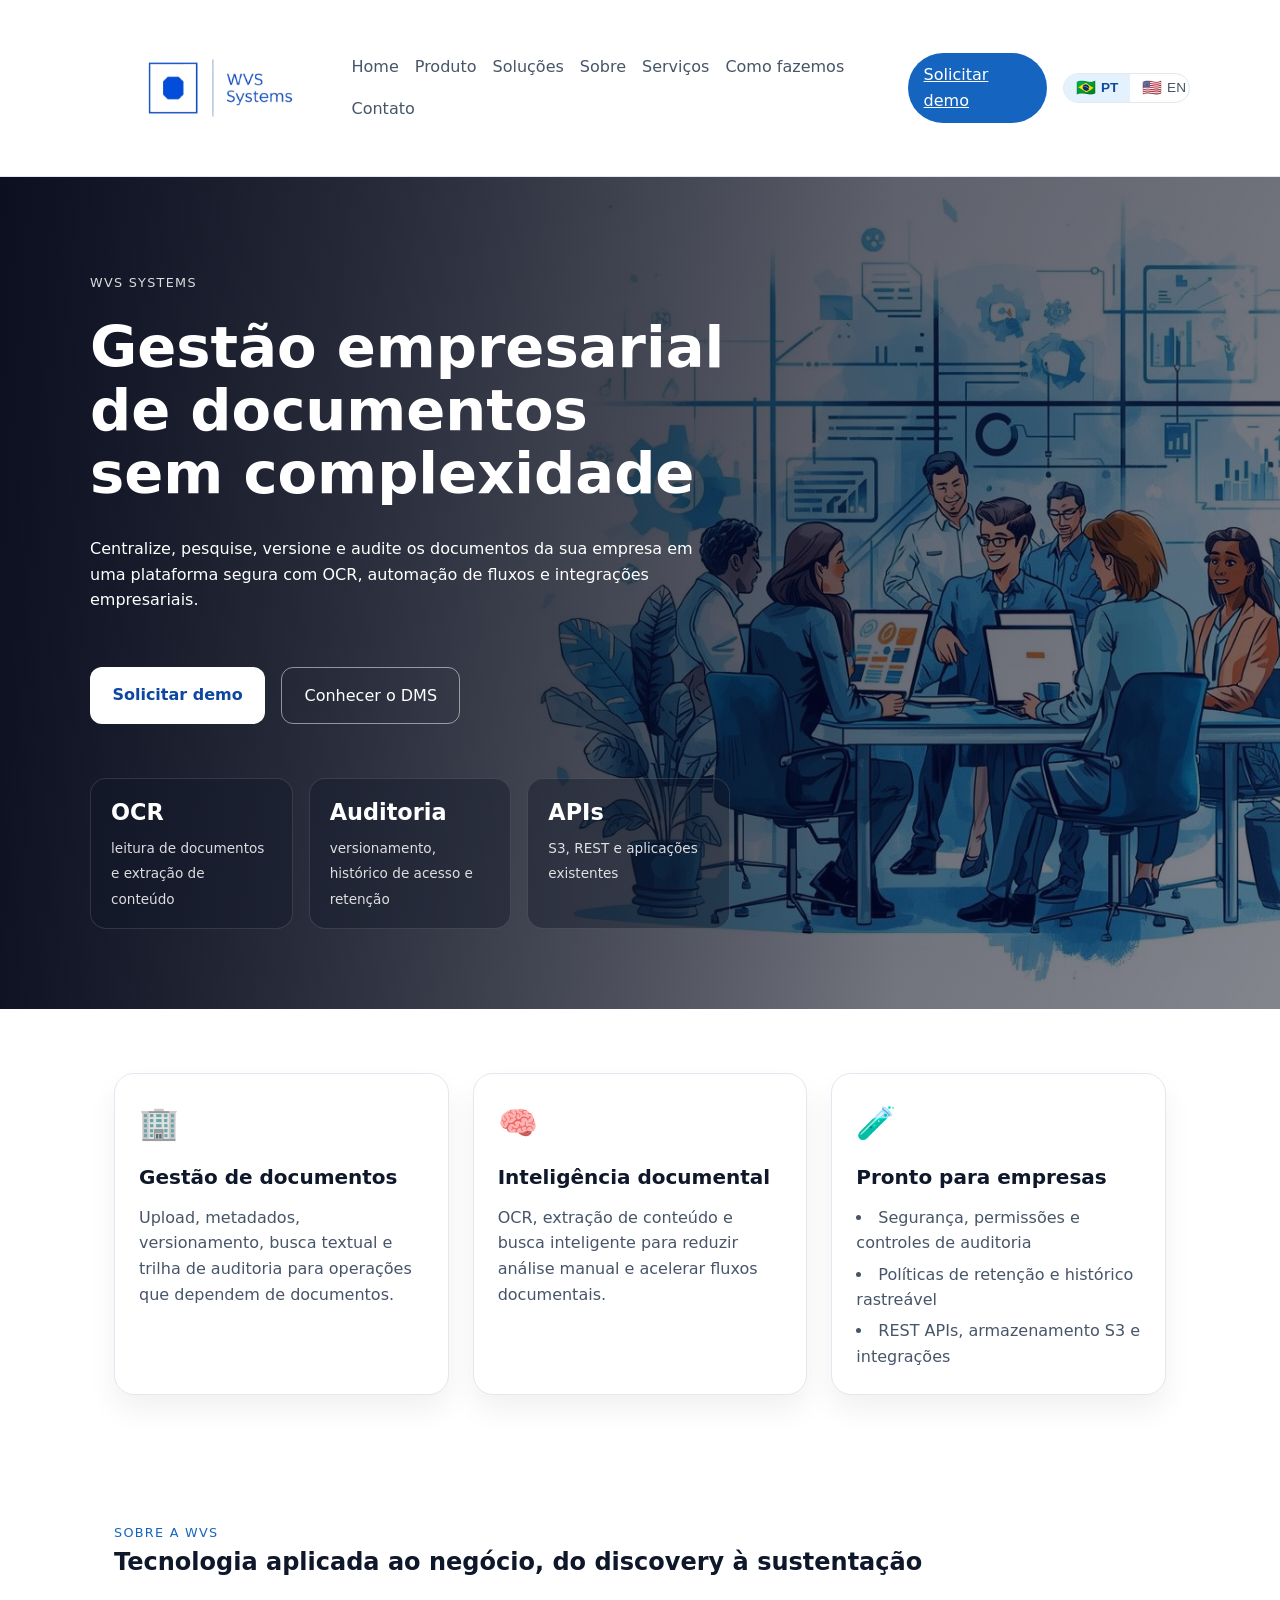
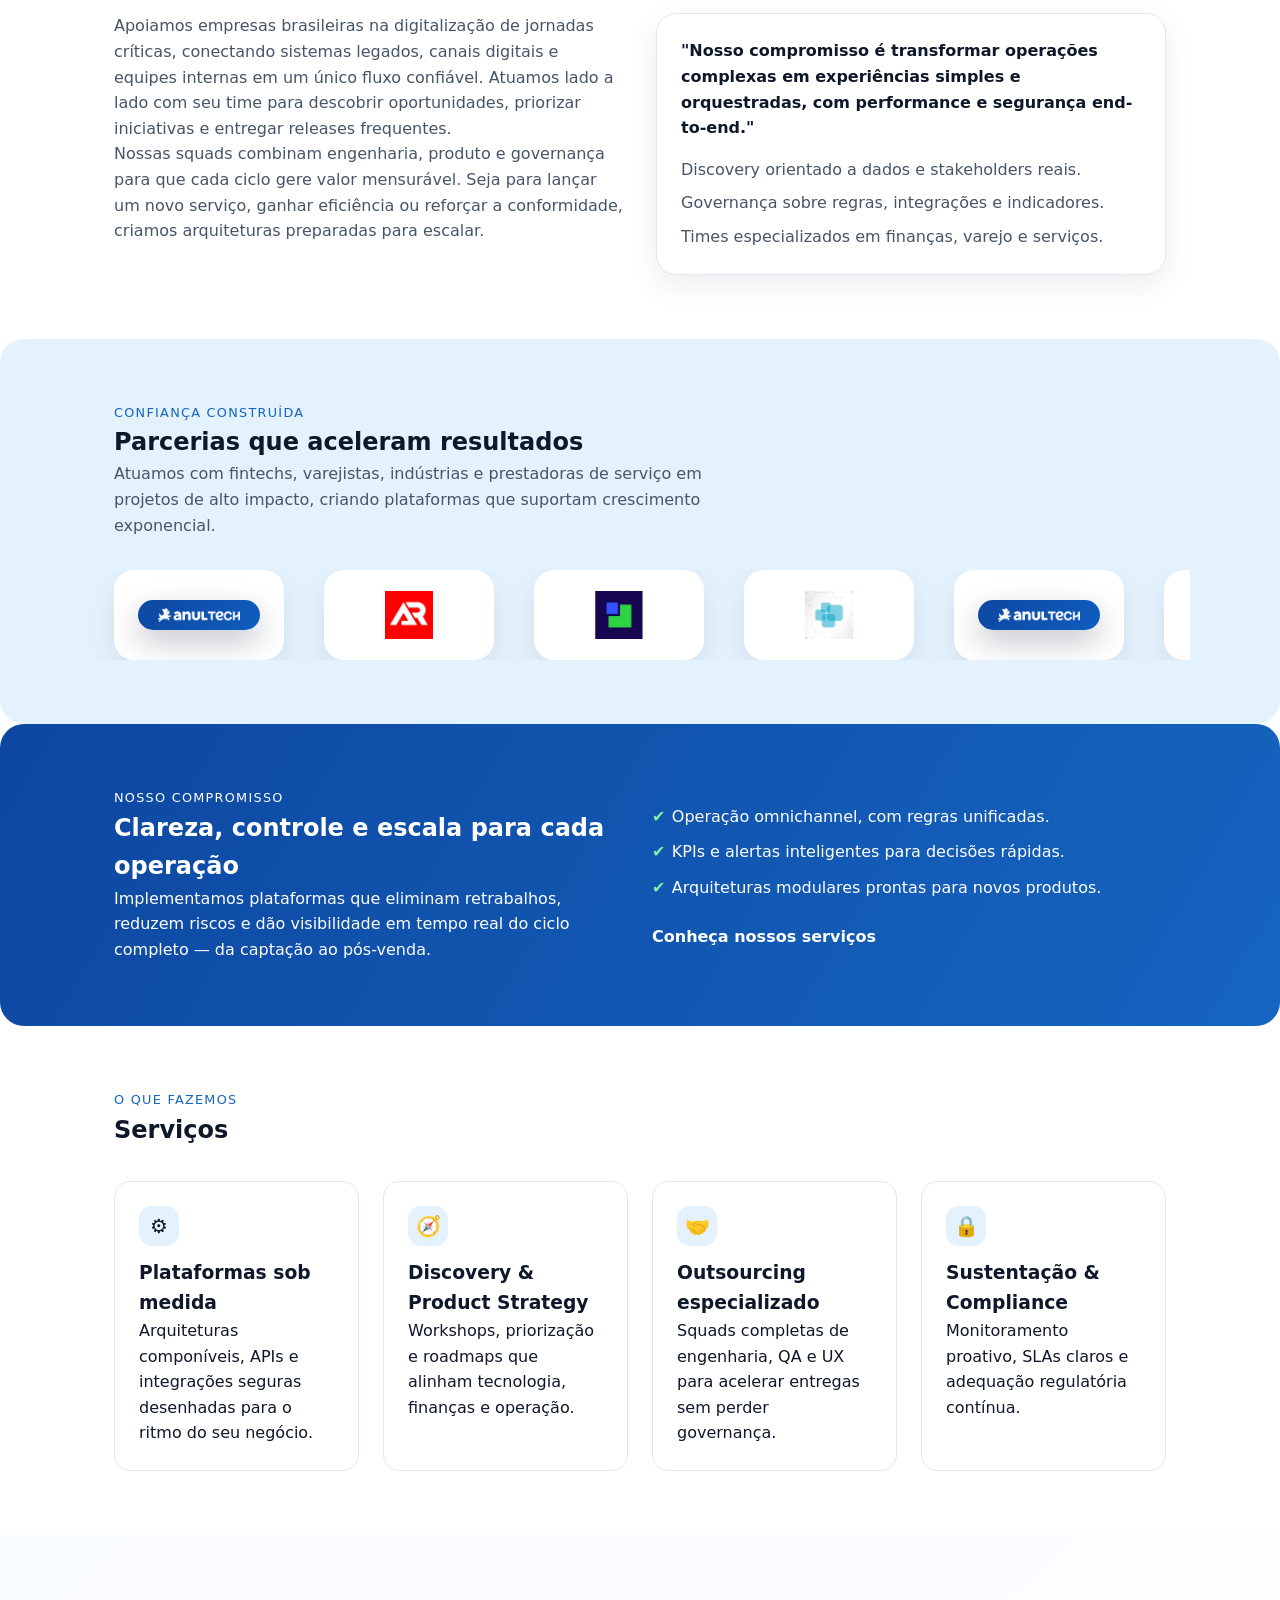
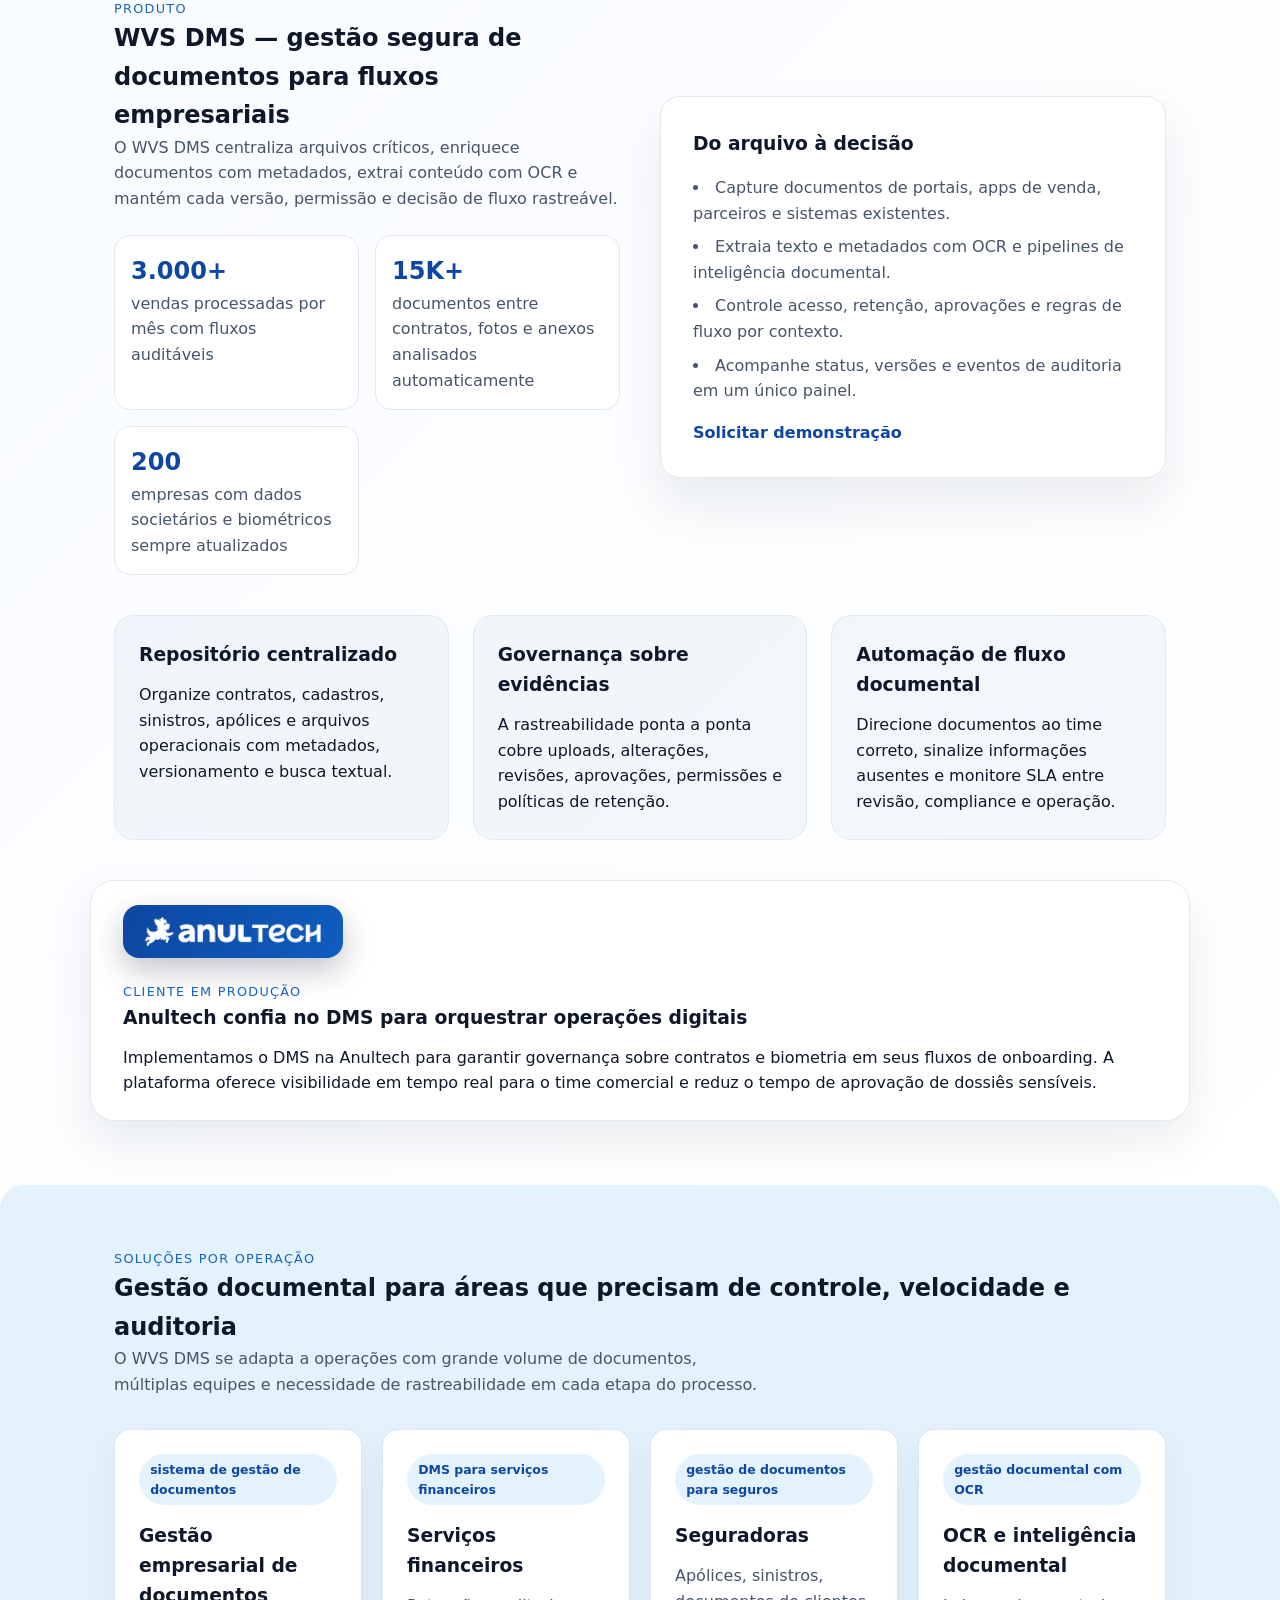
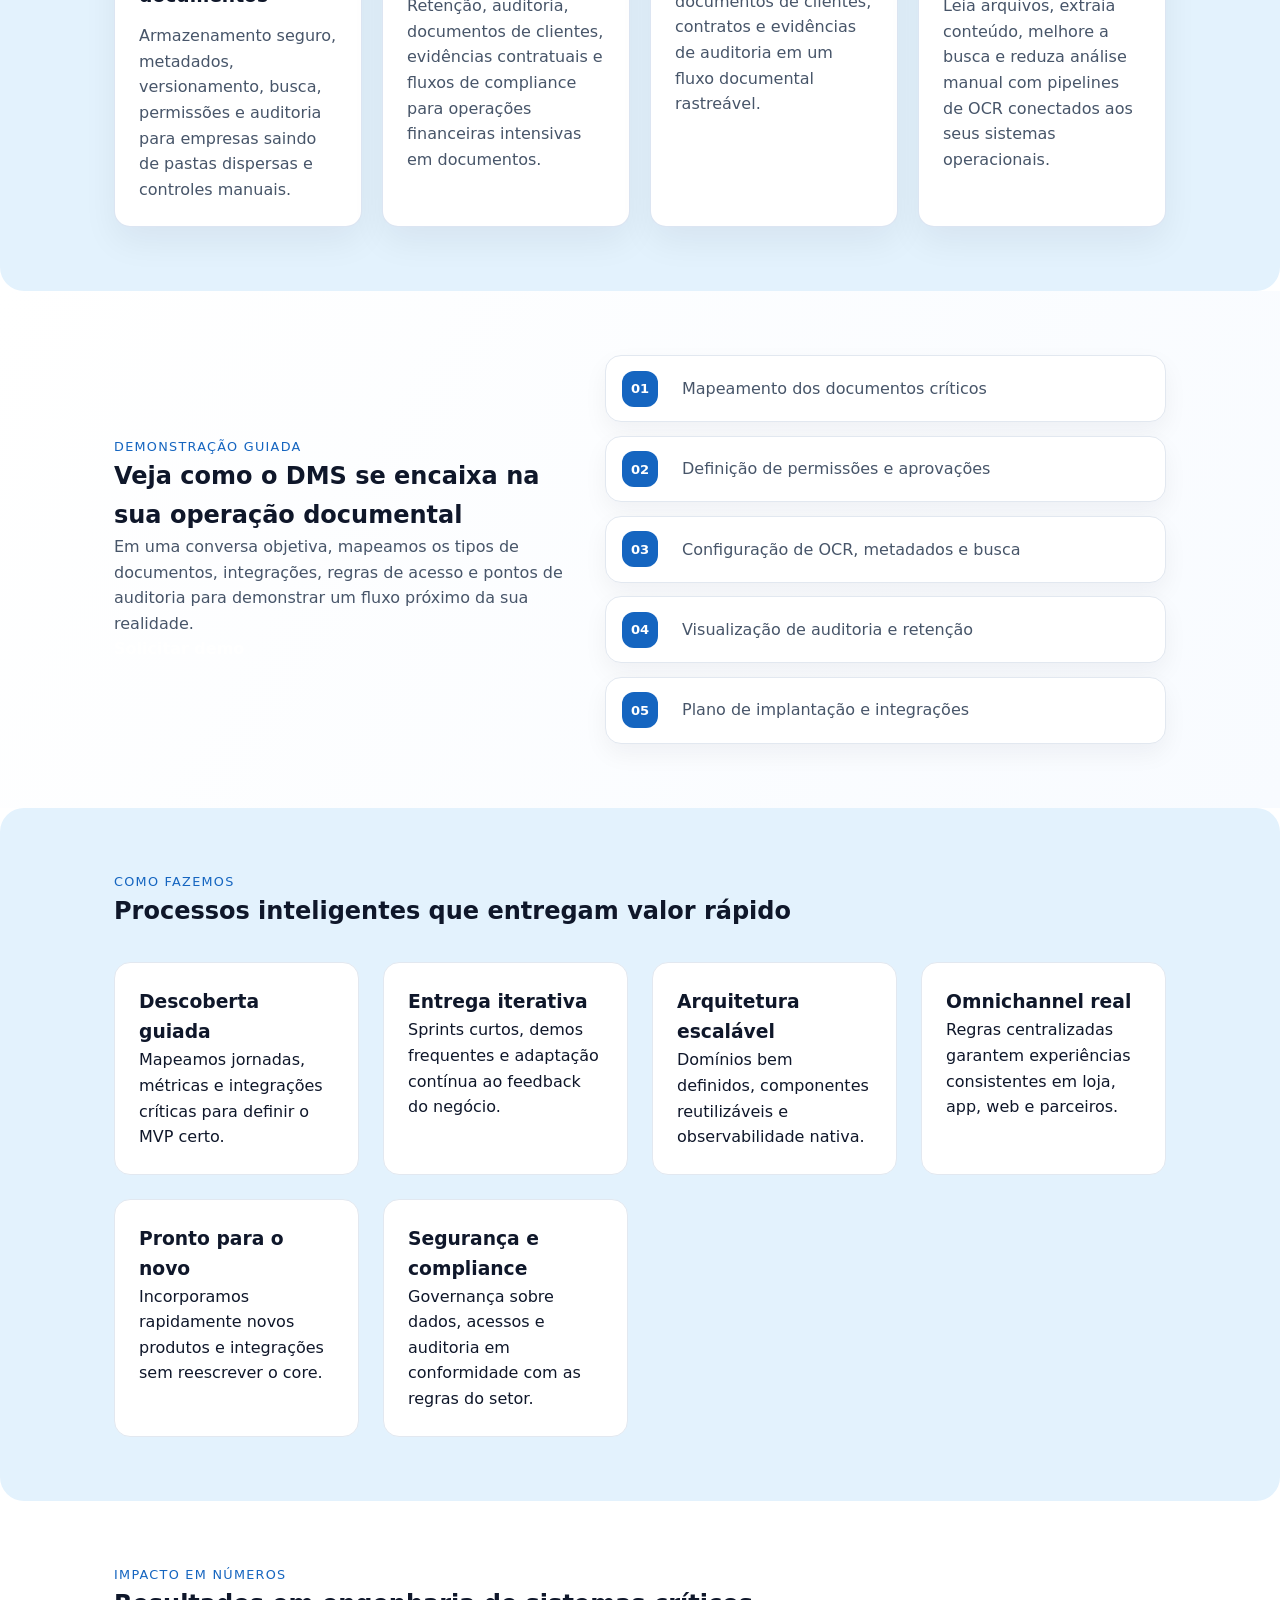
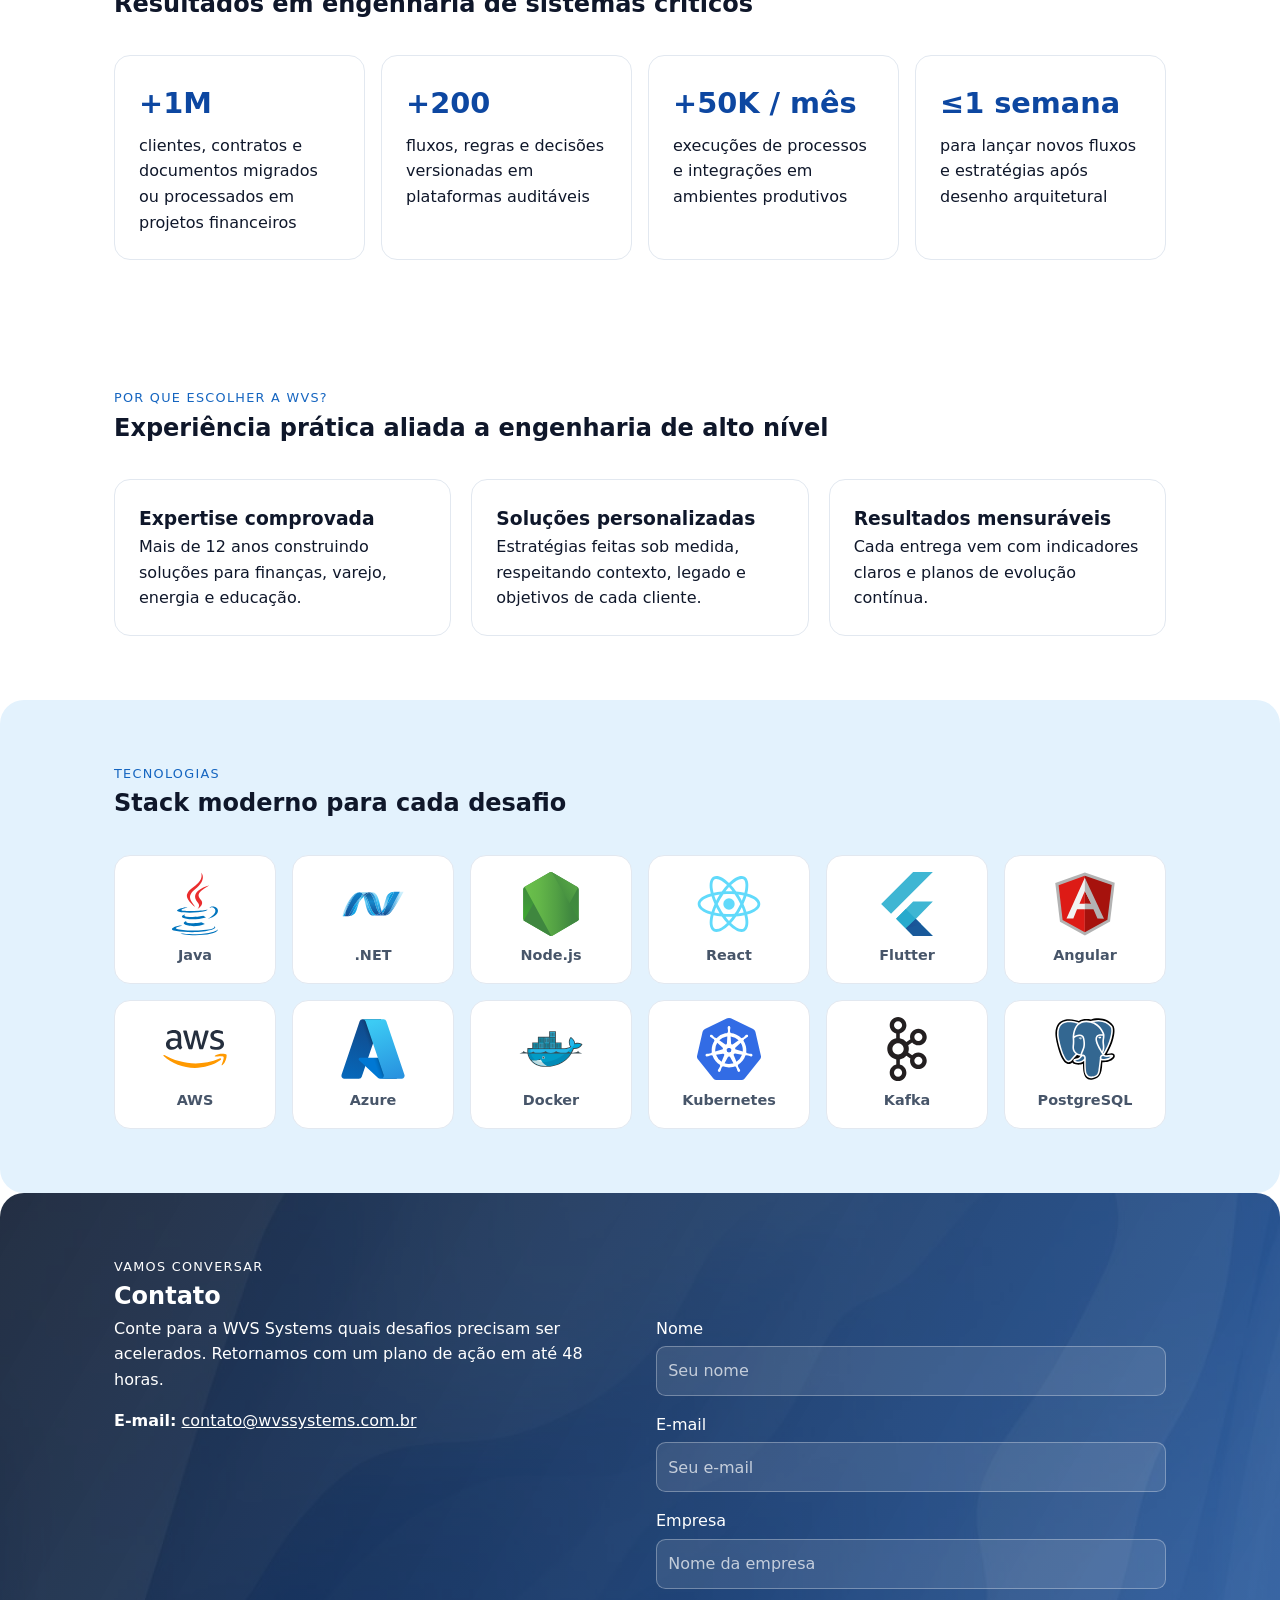
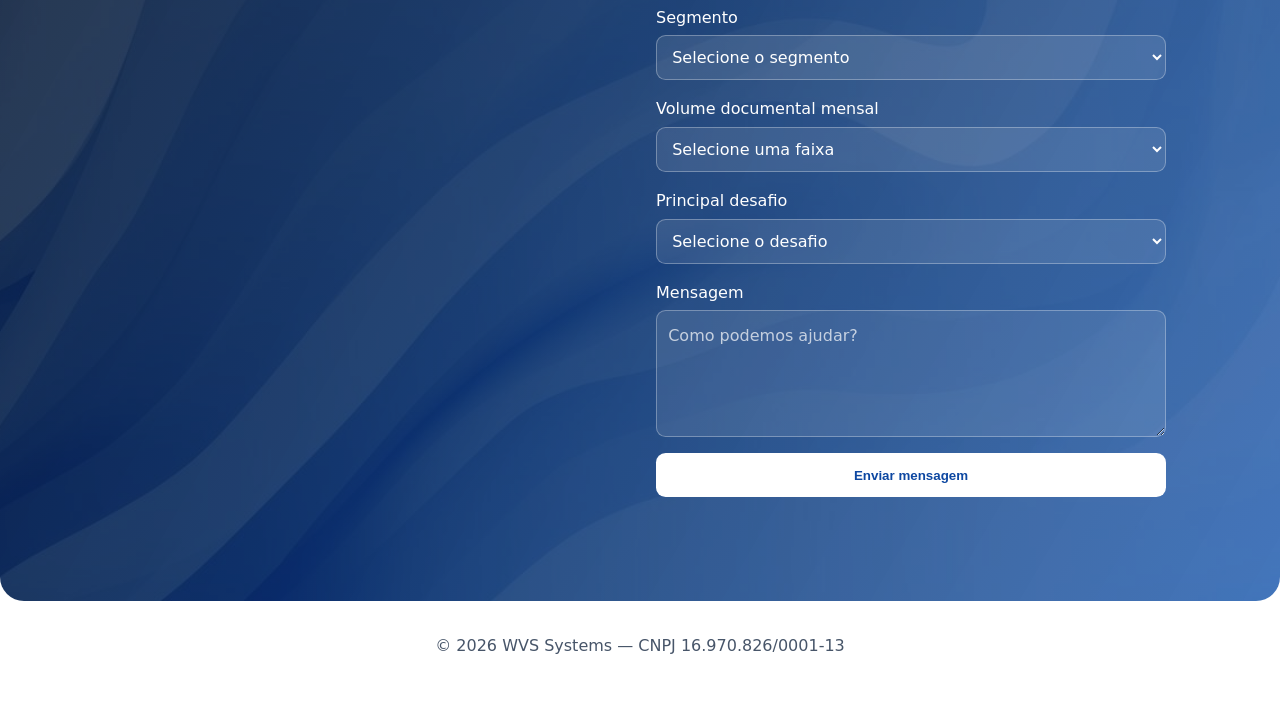
==== commit b3913756: "Prepare DMS site for search campaigns" ====
--- a/index.html
+++ b/index.html
@@ -7,6 +7,11 @@
   <meta name="description" content="Sistema de gestão empresarial de documentos com OCR, trilha de auditoria, permissões, retenção e automação de fluxos documentais." />
   <link rel="icon" href="logo.png" type="image/png" />
   <link rel="stylesheet" href="styles.css" />
+  <!-- Add GA4 / Google Ads tags here when measurement IDs are available. -->
+  <script>
+    window.dataLayer = window.dataLayer || [];
+    function gtag(){dataLayer.push(arguments);}
+  </script>
 </head>
 <body>
   <header class="site-header">
@@ -24,7 +29,7 @@
         <a href="#contato" data-i18n="nav.contact">Contato</a>
       </nav>
       <div class="header-actions">
-        <a class="cta-btn" href="#contato" data-i18n="cta.contact">Solicitar Contato</a>
+        <a class="cta-btn" href="#contato" data-i18n="cta.contact" data-conversion="cta_request_demo_header">Solicitar demo</a>
         <div class="lang-toggle" role="group" aria-label="Selecionar idioma">
           <button data-lang="pt" class="active" aria-label="Português">
             <span class="flag" aria-hidden="true">🇧🇷</span>
@@ -47,7 +52,7 @@
           <h1 class="hero-title" data-i18n="hero.title">Gestão empresarial de documentos sem complexidade</h1>
           <p data-i18n="hero.description">Centralize, pesquise, versione e audite os documentos da sua empresa em uma plataforma segura com OCR, automação de fluxos e integrações empresariais.</p>
           <div class="hero-actions">
-            <a class="primary" href="#contato" data-i18n="hero.primary">Solicitar demo</a>
+            <a class="primary" href="#contato" data-i18n="hero.primary" data-conversion="cta_request_demo_hero">Solicitar demo</a>
             <a class="secondary" href="#dms" data-i18n="hero.secondary">Conhecer o DMS</a>
           </div>
           <div class="hero-metrics">
@@ -226,7 +231,7 @@
             <li data-i18n="dms.card.point3">Controle acesso, retenção, aprovações e regras de fluxo por contexto.</li>
             <li data-i18n="dms.card.point4">Acompanhe status, versões e eventos de auditoria em um único painel.</li>
           </ul>
-          <a class="link-cta" href="#contato" data-i18n="dms.card.cta">Solicitar demonstração</a>
+          <a class="link-cta" href="#contato" data-i18n="dms.card.cta" data-conversion="cta_request_demo_product">Solicitar demonstração</a>
         </div>
       </div>
       <div class="product-grid">
@@ -289,7 +294,7 @@
           <p class="eyebrow" data-i18n="conversion.eyebrow">Demonstração guiada</p>
           <h2 data-i18n="conversion.title">Veja como o DMS se encaixa na sua operação documental</h2>
           <p class="section-text" data-i18n="conversion.text">Em uma conversa objetiva, mapeamos os tipos de documentos, integrações, regras de acesso e pontos de auditoria para demonstrar um fluxo próximo da sua realidade.</p>
-          <a class="link-cta dark-link" href="#contato" data-i18n="conversion.cta">Solicitar demo</a>
+          <a class="link-cta dark-link" href="#contato" data-i18n="conversion.cta" data-conversion="cta_request_demo_guided">Solicitar demo</a>
         </div>
         <ol class="funnel-list" aria-label="Etapas da demonstração do WVS DMS">
           <li data-i18n="conversion.step1">Mapeamento dos documentos críticos</li>
@@ -446,7 +451,7 @@
         <div>
           <p class="section-text" data-i18n="contact.text">Conte para a WVS Systems quais desafios precisam ser acelerados. Retornamos com um plano de ação em até 48 horas.</p>
           <ul class="contact-info">
-            <li><strong data-i18n="contact.emailLabel">E-mail:</strong> <a href="mailto:contato@wvssystems.com.br" data-i18n="contact.emailValue">contato@wvssystems.com.br</a></li>
+            <li><strong data-i18n="contact.emailLabel">E-mail:</strong> <a href="mailto:contato@wvssystems.com.br" data-i18n="contact.emailValue" data-conversion="email_click">contato@wvssystems.com.br</a></li>
           </ul>
         </div>
         <form class="contact-form" novalidate>
@@ -459,11 +464,54 @@
             <input type="email" name="email" placeholder="Seu e-mail" data-i18n-placeholder="form.emailPlaceholder" required />
           </label>
           <label>
+            <span data-i18n="form.company">Empresa</span>
+            <input type="text" name="company" placeholder="Nome da empresa" data-i18n-placeholder="form.companyPlaceholder" required />
+          </label>
+          <label>
+            <span data-i18n="form.segment">Segmento</span>
+            <select name="segment" required>
+              <option value="" data-i18n="form.segmentPlaceholder">Selecione o segmento</option>
+              <option value="financial_services" data-i18n="form.segmentFinancial">Serviços financeiros</option>
+              <option value="insurance" data-i18n="form.segmentInsurance">Seguros</option>
+              <option value="retail_services" data-i18n="form.segmentRetail">Varejo ou serviços</option>
+              <option value="other" data-i18n="form.segmentOther">Outro</option>
+            </select>
+          </label>
+          <label>
+            <span data-i18n="form.volume">Volume documental mensal</span>
+            <select name="monthly_document_volume" required>
+              <option value="" data-i18n="form.volumePlaceholder">Selecione uma faixa</option>
+              <option value="up_to_1000" data-i18n="form.volume1">Até 1.000 documentos/mês</option>
+              <option value="1000_to_10000" data-i18n="form.volume2">1.000 a 10.000 documentos/mês</option>
+              <option value="10000_plus" data-i18n="form.volume3">Mais de 10.000 documentos/mês</option>
+              <option value="not_sure" data-i18n="form.volumeUnknown">Ainda não tenho esse número</option>
+            </select>
+          </label>
+          <label>
+            <span data-i18n="form.challenge">Principal desafio</span>
+            <select name="document_challenge" required>
+              <option value="" data-i18n="form.challengePlaceholder">Selecione o desafio</option>
+              <option value="search_and_organization" data-i18n="form.challengeSearch">Busca e organização de documentos</option>
+              <option value="ocr_extraction" data-i18n="form.challengeOcr">OCR e extração de dados</option>
+              <option value="audit_compliance" data-i18n="form.challengeAudit">Auditoria, retenção e compliance</option>
+              <option value="workflow_automation" data-i18n="form.challengeWorkflow">Automação de aprovações e fluxos</option>
+            </select>
+          </label>
+          <label>
             <span data-i18n="form.message">Mensagem</span>
             <textarea name="message" rows="4" placeholder="Como podemos ajudar?" data-i18n-placeholder="form.messagePlaceholder" required></textarea>
           </label>
-          <input type="hidden" name="_subject" value="Novo contato pelo site WVS Systems" />
+          <input type="hidden" name="_subject" value="Solicitação de demo pelo site WVS Systems" />
           <input type="hidden" name="_captcha" value="false" />
+          <input type="hidden" name="page_path" value="" />
+          <input type="hidden" name="utm_source" value="" />
+          <input type="hidden" name="utm_medium" value="" />
+          <input type="hidden" name="utm_campaign" value="" />
+          <input type="hidden" name="utm_term" value="" />
+          <input type="hidden" name="utm_content" value="" />
+          <input type="hidden" name="gclid" value="" />
+          <input type="hidden" name="gbraid" value="" />
+          <input type="hidden" name="wbraid" value="" />
           <input type="text" name="_honey" class="contact-form-honeypot" tabindex="-1" autocomplete="off" />
           <button type="submit" data-i18n="form.submit">Enviar mensagem</button>
           <p class="contact-form-status" role="status" aria-live="polite"></p>
@@ -831,6 +879,25 @@
       'contact.emailValue': { pt: 'contato@wvssystems.com.br', en: 'contato@wvssystems.com.br' },
       'form.name': { pt: 'Nome', en: 'Name' },
       'form.email': { pt: 'E-mail', en: 'Email' },
+      'form.company': { pt: 'Empresa', en: 'Company' },
+      'form.segment': { pt: 'Segmento', en: 'Segment' },
+      'form.segmentPlaceholder': { pt: 'Selecione o segmento', en: 'Select the segment' },
+      'form.segmentFinancial': { pt: 'Serviços financeiros', en: 'Financial services' },
+      'form.segmentInsurance': { pt: 'Seguros', en: 'Insurance' },
+      'form.segmentRetail': { pt: 'Varejo ou serviços', en: 'Retail or services' },
+      'form.segmentOther': { pt: 'Outro', en: 'Other' },
+      'form.volume': { pt: 'Volume documental mensal', en: 'Monthly document volume' },
+      'form.volumePlaceholder': { pt: 'Selecione uma faixa', en: 'Select a range' },
+      'form.volume1': { pt: 'Até 1.000 documentos/mês', en: 'Up to 1,000 documents/month' },
+      'form.volume2': { pt: '1.000 a 10.000 documentos/mês', en: '1,000 to 10,000 documents/month' },
+      'form.volume3': { pt: 'Mais de 10.000 documentos/mês', en: 'More than 10,000 documents/month' },
+      'form.volumeUnknown': { pt: 'Ainda não tenho esse número', en: 'I do not have this number yet' },
+      'form.challenge': { pt: 'Principal desafio', en: 'Main challenge' },
+      'form.challengePlaceholder': { pt: 'Selecione o desafio', en: 'Select the challenge' },
+      'form.challengeSearch': { pt: 'Busca e organização de documentos', en: 'Document search and organization' },
+      'form.challengeOcr': { pt: 'OCR e extração de dados', en: 'OCR and data extraction' },
+      'form.challengeAudit': { pt: 'Auditoria, retenção e compliance', en: 'Audit, retention and compliance' },
+      'form.challengeWorkflow': { pt: 'Automação de aprovações e fluxos', en: 'Approval and workflow automation' },
       'form.message': { pt: 'Mensagem', en: 'Message' },
       'form.submit': { pt: 'Enviar mensagem', en: 'Send message' },
       'form.sending': { pt: 'Enviando...', en: 'Sending...' },
@@ -843,6 +910,7 @@
     const placeholders = {
       'form.namePlaceholder': { pt: 'Seu nome', en: 'Your name' },
       'form.emailPlaceholder': { pt: 'Seu e-mail', en: 'Your email' },
+      'form.companyPlaceholder': { pt: 'Nome da empresa', en: 'Company name' },
       'form.messagePlaceholder': { pt: 'Como podemos ajudar?', en: 'How can we help?' }
     };
 
@@ -862,6 +930,35 @@
     const contactFormStatus = contactForm?.querySelector('.contact-form-status');
     const formSubmitEndpoint = 'https://formsubmit.co/ajax/contato@wvssystems.com.br';
     let currentLanguage = 'pt';
+
+    function trackConversion(eventName, parameters = {}) {
+      if (typeof window.gtag === 'function') {
+        window.gtag('event', eventName, {
+          page_path: window.location.pathname,
+          page_location: window.location.href,
+          language: currentLanguage,
+          ...parameters
+        });
+      }
+    }
+
+    function populateAttributionFields() {
+      if (!contactForm) return;
+      const params = new URLSearchParams(window.location.search);
+      const fields = ['utm_source', 'utm_medium', 'utm_campaign', 'utm_term', 'utm_content', 'gclid', 'gbraid', 'wbraid'];
+      const pagePath = contactForm.querySelector('input[name="page_path"]');
+
+      if (pagePath) {
+        pagePath.value = `${window.location.pathname}${window.location.hash || ''}`;
+      }
+
+      fields.forEach((fieldName) => {
+        const field = contactForm.querySelector(`input[name="${fieldName}"]`);
+        if (field) {
+          field.value = params.get(fieldName) || '';
+        }
+      });
+    }
 
     function getLocalizedCopy(collection, key, lang = currentLanguage) {
       return collection[key]?.[lang] || collection[key]?.pt || '';
@@ -919,6 +1016,14 @@
       });
     });
 
+    document.querySelectorAll('[data-conversion]').forEach((element) => {
+      element.addEventListener('click', () => {
+        trackConversion(element.dataset.conversion, {
+          link_text: element.textContent.trim()
+        });
+      });
+    });
+
     contactForm?.addEventListener('submit', async (event) => {
       event.preventDefault();
       setFormStatus('', '');
@@ -949,7 +1054,13 @@
         }
 
         contactForm.reset();
+        populateAttributionFields();
         setFormStatus('success', 'success');
+        trackConversion('demo_form_submit', {
+          segment: formData.get('segment') || '',
+          monthly_document_volume: formData.get('monthly_document_volume') || '',
+          document_challenge: formData.get('document_challenge') || ''
+        });
       } catch (error) {
         setFormStatus('error', 'error');
       } finally {
@@ -961,6 +1072,7 @@
       }
     });
 
+    populateAttributionFields();
     setLanguage('pt');
   </script>
 </body>
--- a/styles.css
+++ b/styles.css
@@ -737,6 +737,7 @@
 }
 
 .contact-hero .contact-form input,
+.contact-hero .contact-form select,
 .contact-hero .contact-form textarea {
   background-color: rgba(255, 255, 255, 0.1);
   border: 1px solid rgba(255, 255, 255, 0.3);
@@ -748,6 +749,10 @@
   color: rgba(255, 255, 255, 0.7);
 }
 
+.contact-hero .contact-form select option {
+  color: var(--gray-900);
+}
+
 .contact-hero .contact-form button {
   background-color: var(--white);
   color: var(--blue-700);
@@ -789,6 +794,7 @@
 }
 
 .contact-form input,
+.contact-form select,
 .contact-form textarea {
   border: 1px solid var(--gray-200);
   padding: 0.7rem;
@@ -832,6 +838,111 @@
   color: var(--gray-600);
 }
 
+.campaign-main {
+  background: #f8fbff;
+}
+
+.campaign-hero {
+  color: var(--white);
+  background: linear-gradient(120deg, rgba(2, 6, 23, 0.9), rgba(13, 71, 161, 0.78)),
+    url('/banner.png') center/cover no-repeat;
+  padding-block: 5rem;
+}
+
+.campaign-hero-inner,
+.campaign-section > *,
+.campaign-final > * {
+  max-width: var(--max-width);
+  margin: 0 auto;
+  padding-inline: 1.5rem;
+}
+
+.campaign-hero h1 {
+  max-width: 820px;
+  margin: 1rem 0;
+  font-size: clamp(2.6rem, 5vw, 4.4rem);
+  line-height: 1.05;
+}
+
+.campaign-hero p {
+  max-width: 720px;
+  color: rgba(255, 255, 255, 0.88);
+  font-size: 1.15rem;
+}
+
+.campaign-actions {
+  display: flex;
+  flex-wrap: wrap;
+  gap: 1rem;
+  margin-top: 2rem;
+}
+
+.campaign-actions a {
+  padding: 0.9rem 1.25rem;
+  border-radius: 0.75rem;
+  text-decoration: none;
+  font-weight: 700;
+}
+
+.campaign-actions .primary {
+  background: var(--white);
+  color: var(--blue-700);
+}
+
+.campaign-actions .secondary {
+  border: 1px solid rgba(255, 255, 255, 0.5);
+  color: var(--white);
+}
+
+.campaign-section {
+  padding-block: 4rem;
+}
+
+.campaign-grid {
+  display: grid;
+  grid-template-columns: repeat(auto-fit, minmax(240px, 1fr));
+  gap: 1.25rem;
+}
+
+.campaign-card {
+  padding: 1.5rem;
+  border: 1px solid var(--gray-200);
+  border-radius: 1rem;
+  background: var(--white);
+  box-shadow: 0 12px 28px rgba(15, 23, 42, 0.06);
+}
+
+.campaign-card h2,
+.campaign-card h3 {
+  margin-bottom: 0.75rem;
+}
+
+.campaign-card p,
+.campaign-card li {
+  color: var(--gray-600);
+}
+
+.campaign-card ul {
+  padding-left: 1.1rem;
+}
+
+.campaign-final {
+  padding-block: 4rem;
+  color: var(--white);
+  background: linear-gradient(120deg, #0d47a1, #1565c0);
+}
+
+.campaign-final a {
+  display: inline-flex;
+  margin-top: 1.25rem;
+  padding: 0.9rem 1.25rem;
+  border-radius: 0.75rem;
+  background: var(--white);
+  color: var(--blue-700);
+  text-decoration: none;
+  font-weight: 700;
+}
+
 @media (max-width: 720px) {
   .site-header-inner {
     flex-direction: column;
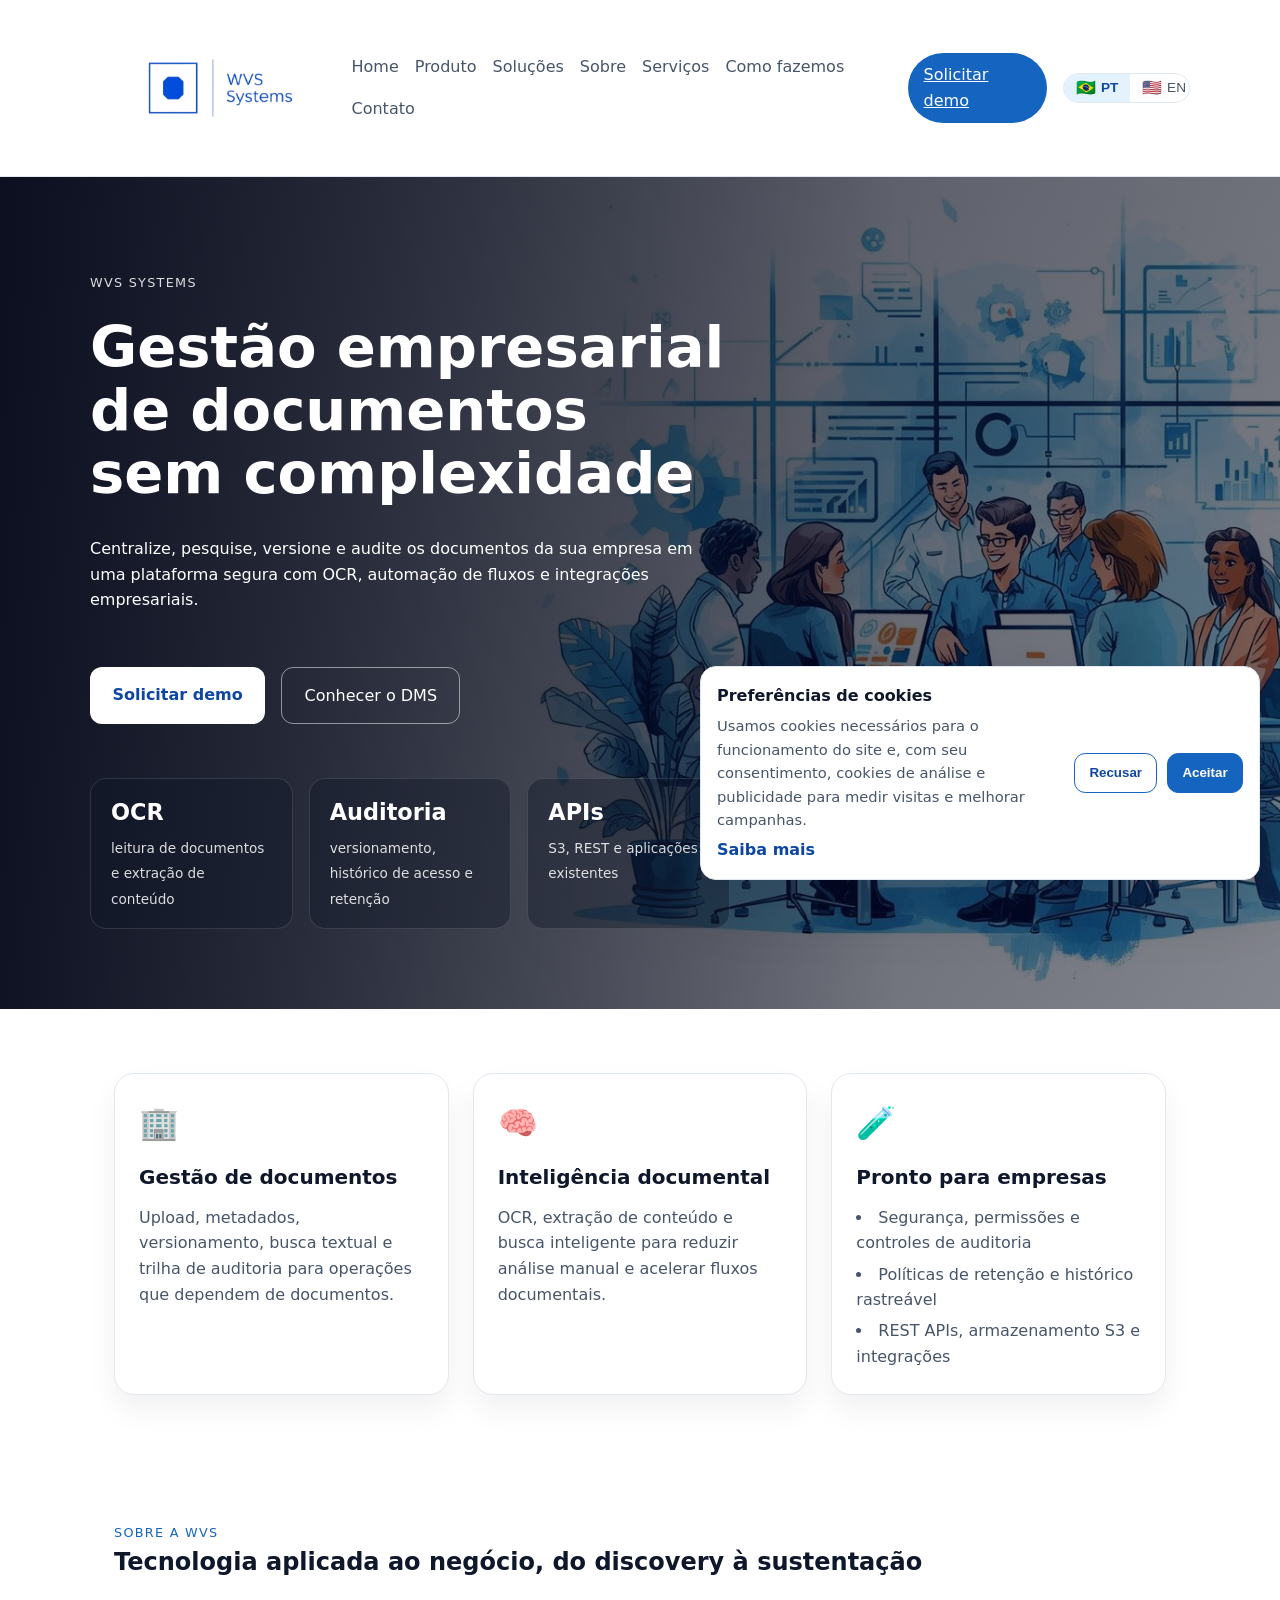
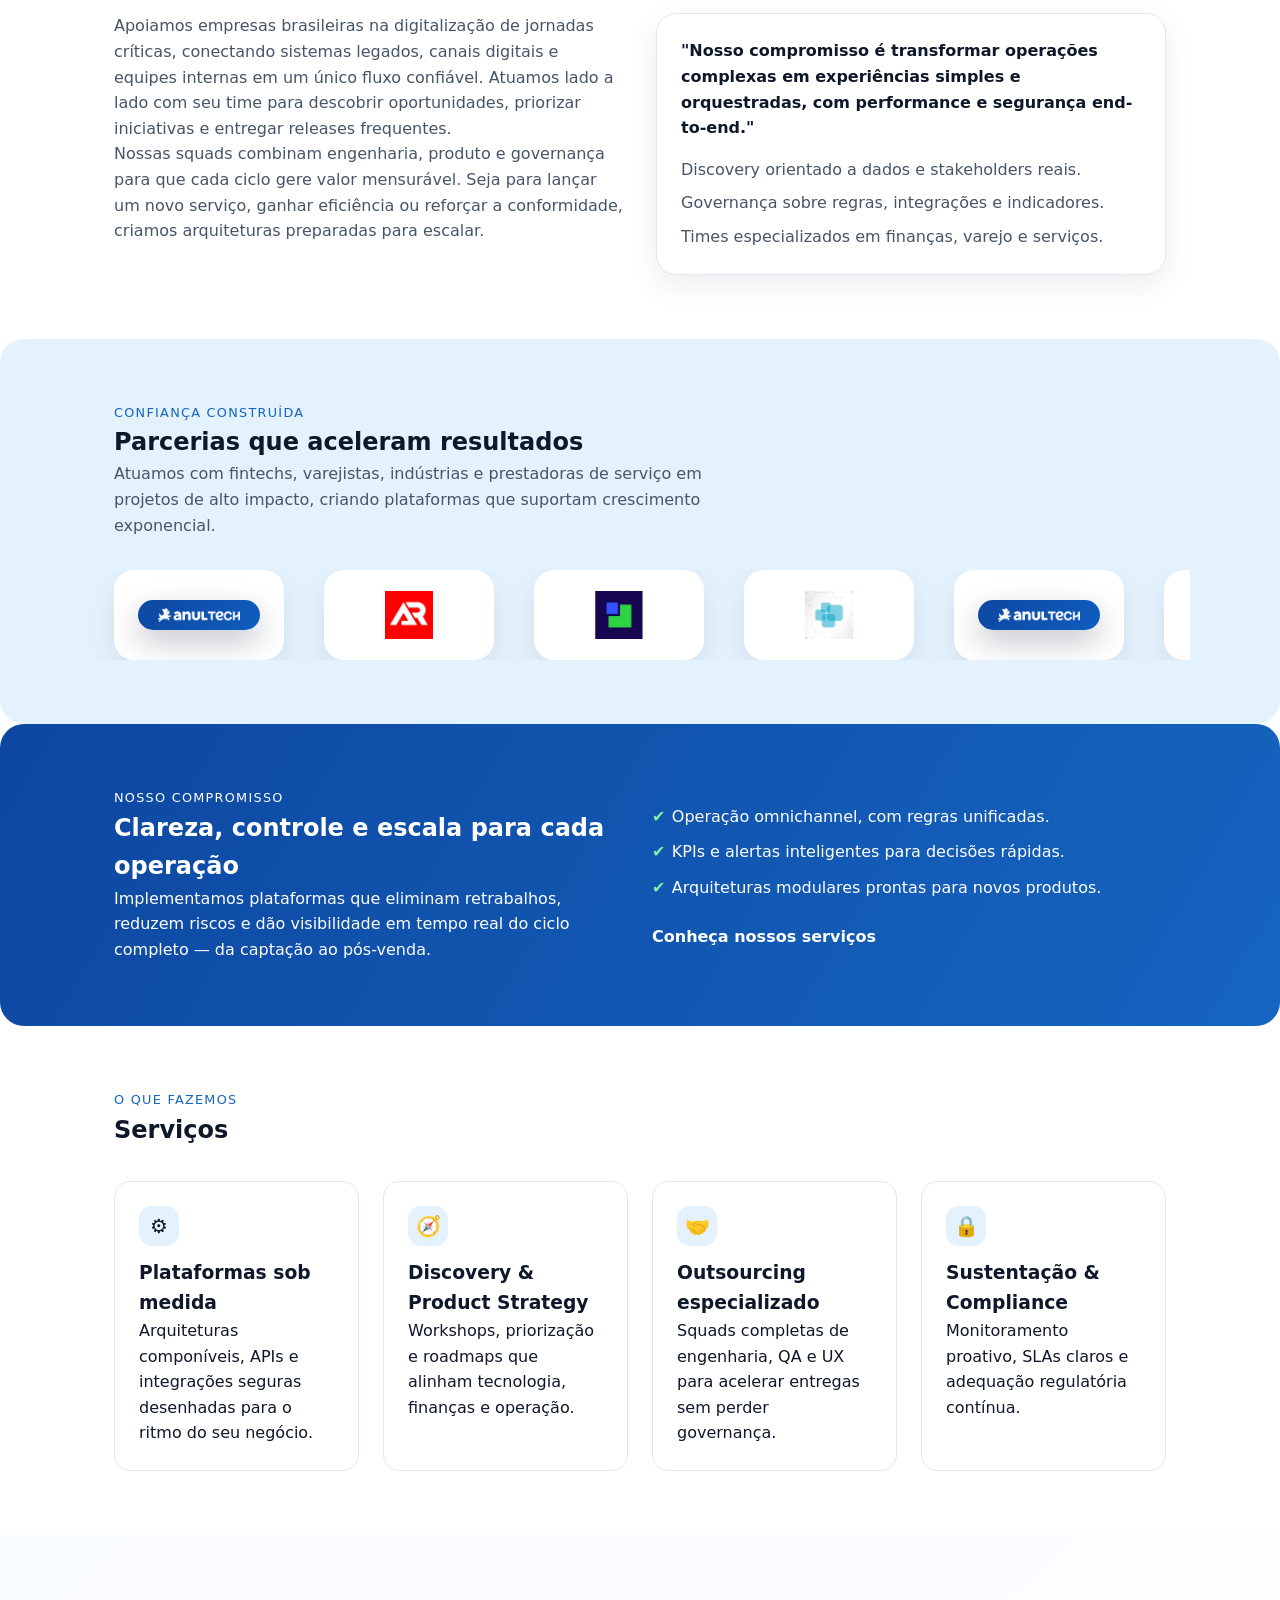
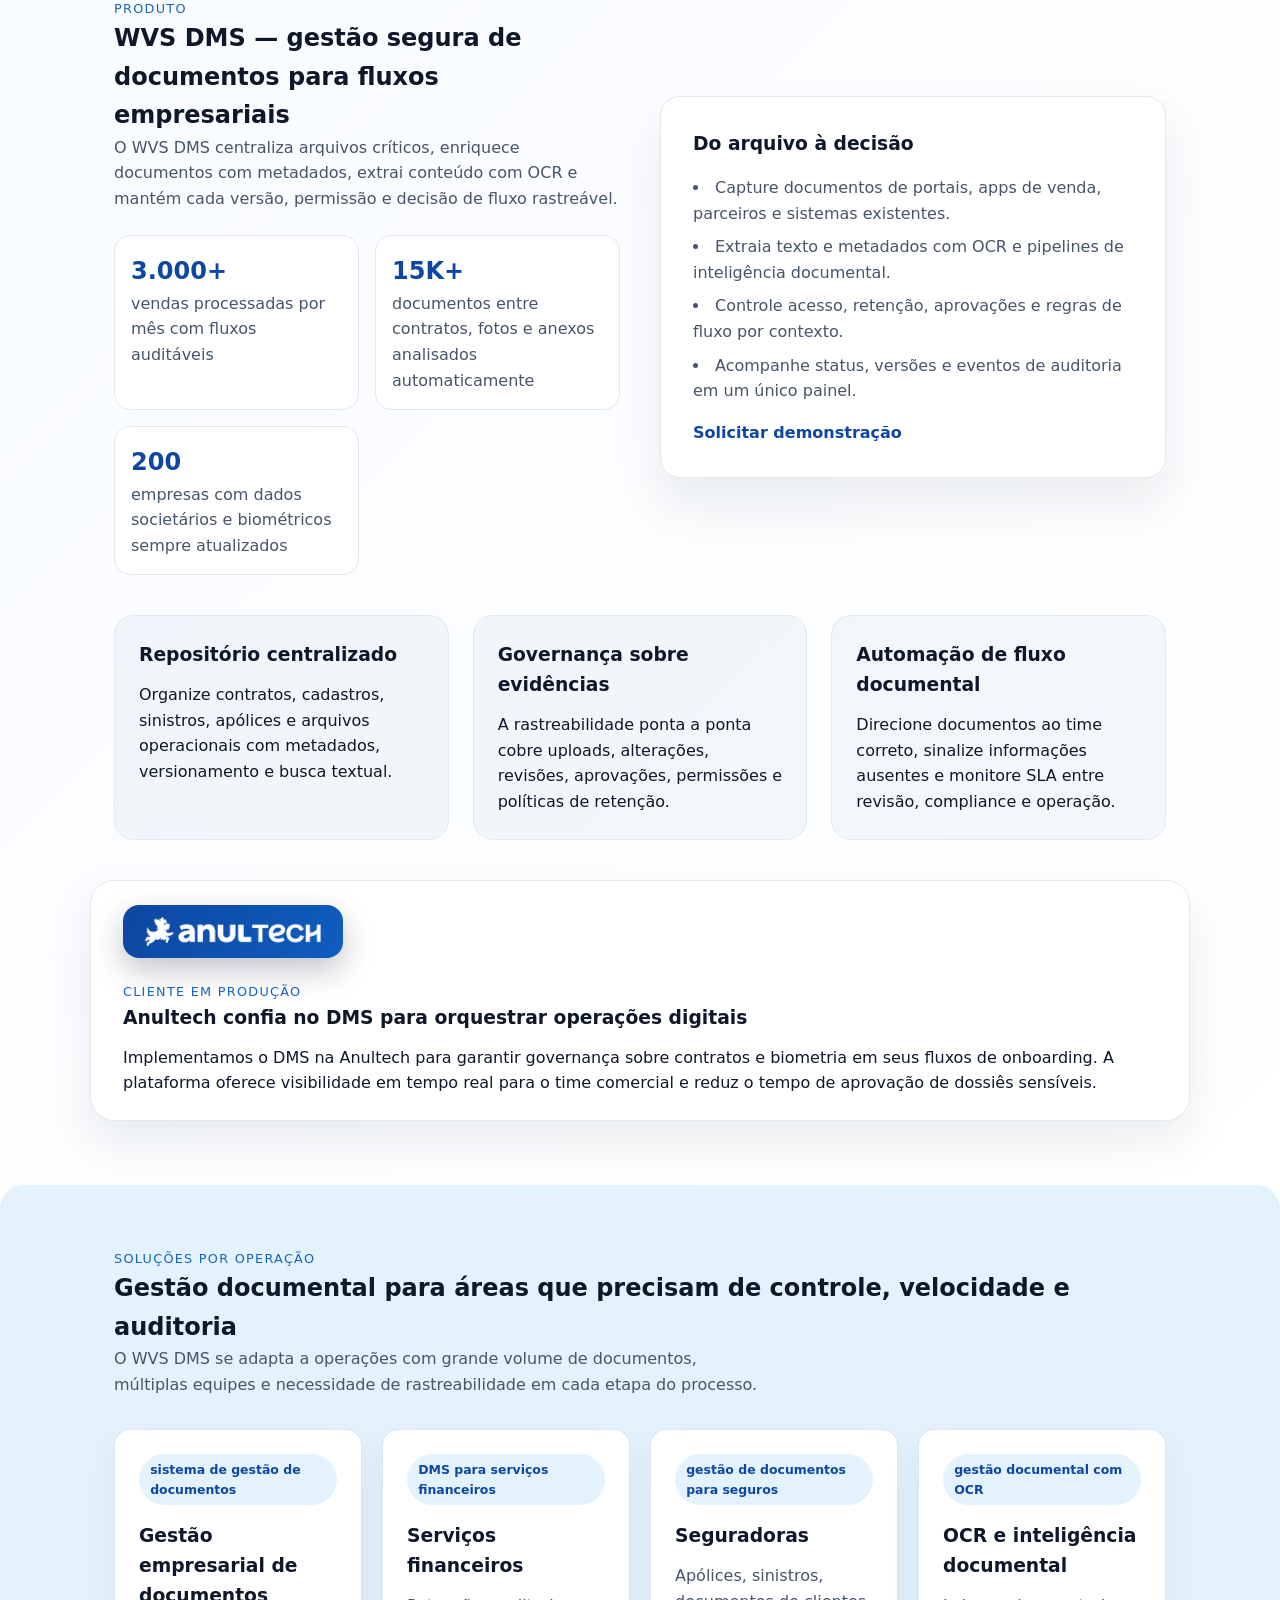
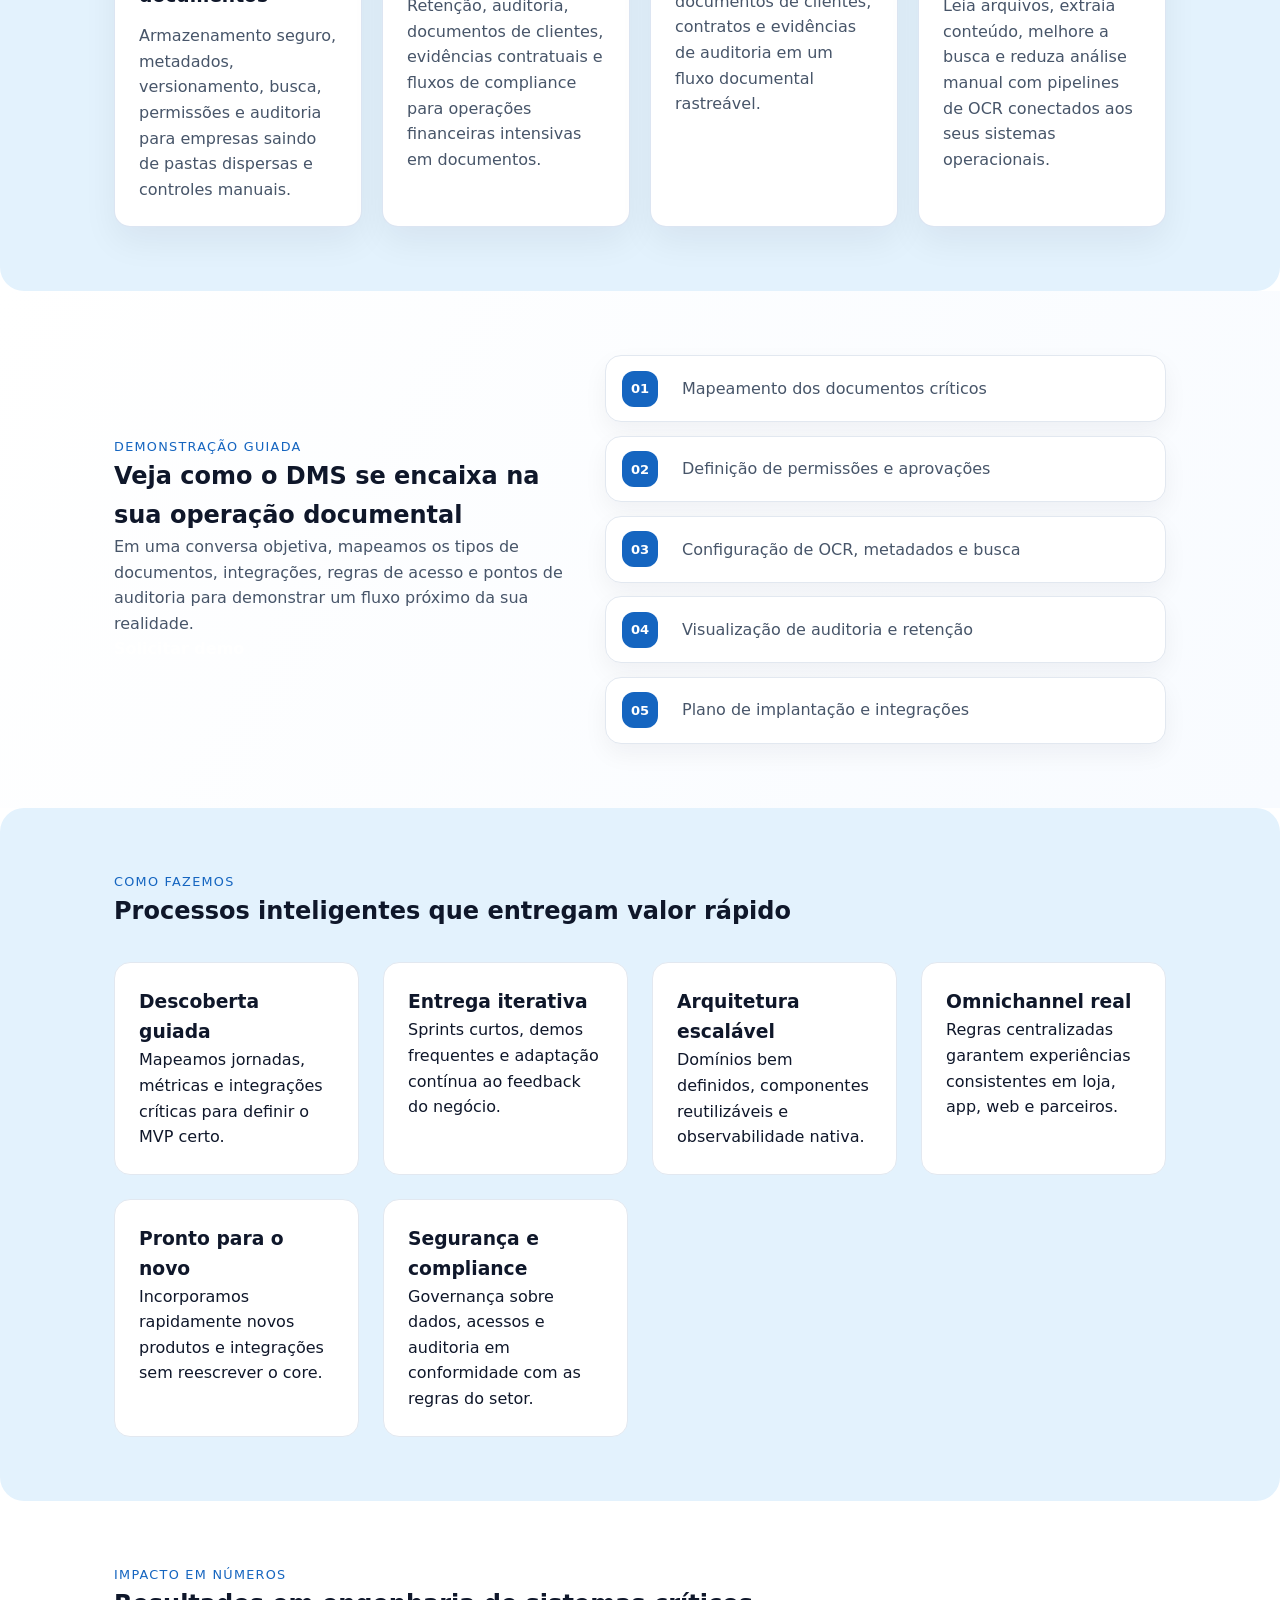
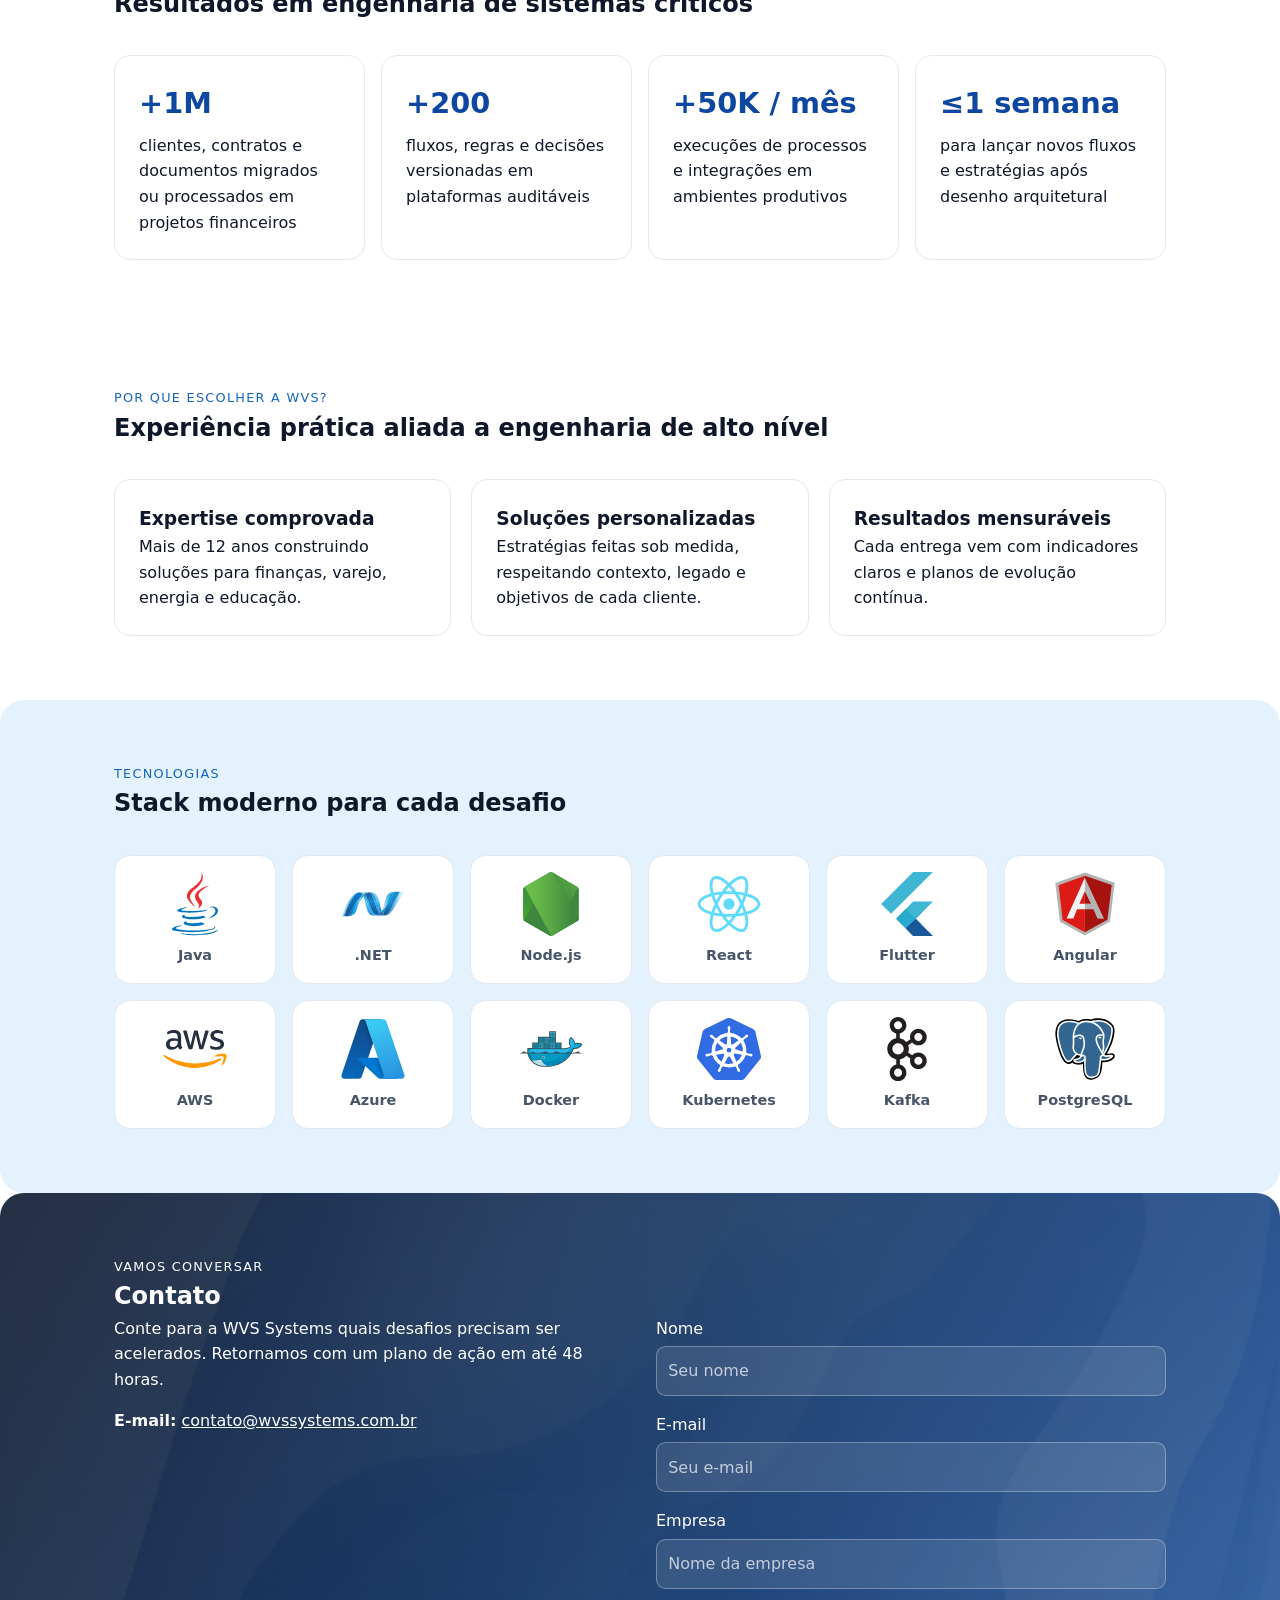
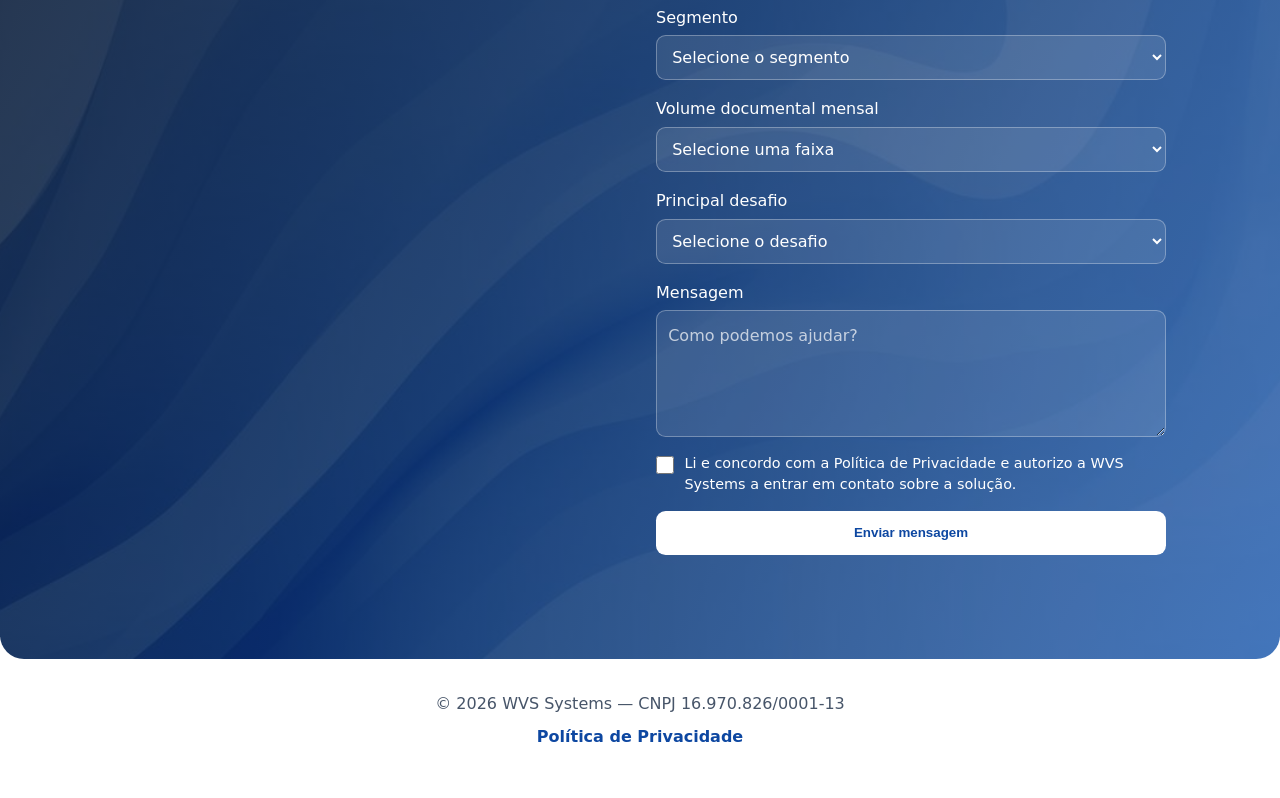
==== commit 1bfd8e21: "Add privacy policy and cookie consent" ====
--- a/index.html
+++ b/index.html
@@ -513,6 +513,10 @@
           <input type="hidden" name="gbraid" value="" />
           <input type="hidden" name="wbraid" value="" />
           <input type="text" name="_honey" class="contact-form-honeypot" tabindex="-1" autocomplete="off" />
+          <label class="consent-check">
+            <input type="checkbox" name="privacy_consent" value="accepted" required />
+            <span data-i18n="form.privacyConsent">Li e concordo com a Política de Privacidade e autorizo a WVS Systems a entrar em contato sobre a solução.</span>
+          </label>
           <button type="submit" data-i18n="form.submit">Enviar mensagem</button>
           <p class="contact-form-status" role="status" aria-live="polite"></p>
         </form>
@@ -522,7 +526,20 @@
 
   <footer class="site-footer">
     <p data-i18n="footer.text">© <span id="year"></span> WVS Systems — CNPJ 16.970.826/0001-13</p>
+    <a href="/privacidade/" data-i18n="footer.privacy">Política de Privacidade</a>
   </footer>
+
+  <div class="cookie-banner" id="cookieBanner" role="dialog" aria-live="polite" aria-label="Preferências de cookies" hidden>
+    <div>
+      <strong data-i18n="cookies.title">Preferências de cookies</strong>
+      <p data-i18n="cookies.text">Usamos cookies necessários para o funcionamento do site e, com seu consentimento, cookies de análise e publicidade para medir visitas e melhorar campanhas.</p>
+      <a href="/privacidade/" data-i18n="cookies.link">Saiba mais</a>
+    </div>
+    <div class="cookie-actions">
+      <button type="button" class="cookie-secondary" data-cookie-choice="denied" data-i18n="cookies.reject">Recusar</button>
+      <button type="button" class="cookie-primary" data-cookie-choice="granted" data-i18n="cookies.accept">Aceitar</button>
+    </div>
+  </div>
 
   <script>
     document.getElementById('year').textContent = new Date().getFullYear();
@@ -899,12 +916,25 @@
       'form.challengeAudit': { pt: 'Auditoria, retenção e compliance', en: 'Audit, retention and compliance' },
       'form.challengeWorkflow': { pt: 'Automação de aprovações e fluxos', en: 'Approval and workflow automation' },
       'form.message': { pt: 'Mensagem', en: 'Message' },
+      'form.privacyConsent': {
+        pt: 'Li e concordo com a Política de Privacidade e autorizo a WVS Systems a entrar em contato sobre a solução.',
+        en: 'I have read and agree to the Privacy Policy and authorize WVS Systems to contact me about the solution.'
+      },
       'form.submit': { pt: 'Enviar mensagem', en: 'Send message' },
       'form.sending': { pt: 'Enviando...', en: 'Sending...' },
       'footer.text': {
         pt: '© <span id="year"></span> WVS Systems — CNPJ 16.970.826/0001-13',
         en: '© <span id="year"></span> WVS Systems — CNPJ 16.970.826/0001-13'
-      }
+      },
+      'footer.privacy': { pt: 'Política de Privacidade', en: 'Privacy Policy' },
+      'cookies.title': { pt: 'Preferências de cookies', en: 'Cookie preferences' },
+      'cookies.text': {
+        pt: 'Usamos cookies necessários para o funcionamento do site e, com seu consentimento, cookies de análise e publicidade para medir visitas e melhorar campanhas.',
+        en: 'We use necessary cookies for the website to work and, with your consent, analytics and advertising cookies to measure visits and improve campaigns.'
+      },
+      'cookies.link': { pt: 'Saiba mais', en: 'Learn more' },
+      'cookies.reject': { pt: 'Recusar', en: 'Reject' },
+      'cookies.accept': { pt: 'Aceitar', en: 'Accept' }
     };
 
     const placeholders = {
@@ -928,8 +958,46 @@
     const contactForm = document.querySelector('.contact-form');
     const contactFormButton = contactForm?.querySelector('button[type="submit"]');
     const contactFormStatus = contactForm?.querySelector('.contact-form-status');
+    const cookieBanner = document.getElementById('cookieBanner');
     const formSubmitEndpoint = 'https://formsubmit.co/ajax/contato@wvssystems.com.br';
+    const cookieConsentKey = 'wvs_cookie_consent';
     let currentLanguage = 'pt';
+
+    window.gtag('consent', 'default', {
+      ad_storage: 'denied',
+      ad_user_data: 'denied',
+      ad_personalization: 'denied',
+      analytics_storage: 'denied'
+    });
+
+    function applyCookieConsent(consent) {
+      const granted = consent === 'granted';
+      window.gtag('consent', 'update', {
+        ad_storage: granted ? 'granted' : 'denied',
+        ad_user_data: granted ? 'granted' : 'denied',
+        ad_personalization: granted ? 'granted' : 'denied',
+        analytics_storage: granted ? 'granted' : 'denied'
+      });
+    }
+
+    function saveCookieConsent(consent) {
+      localStorage.setItem(cookieConsentKey, consent);
+      applyCookieConsent(consent);
+      if (cookieBanner) {
+        cookieBanner.hidden = true;
+      }
+    }
+
+    function initializeCookieConsent() {
+      const savedConsent = localStorage.getItem(cookieConsentKey);
+      if (savedConsent) {
+        applyCookieConsent(savedConsent);
+        return;
+      }
+      if (cookieBanner) {
+        cookieBanner.hidden = false;
+      }
+    }
 
     function trackConversion(eventName, parameters = {}) {
       if (typeof window.gtag === 'function') {
@@ -1021,6 +1089,12 @@
         trackConversion(element.dataset.conversion, {
           link_text: element.textContent.trim()
         });
+      });
+    });
+
+    document.querySelectorAll('[data-cookie-choice]').forEach((button) => {
+      button.addEventListener('click', () => {
+        saveCookieConsent(button.dataset.cookieChoice);
       });
     });
 
@@ -1073,6 +1147,7 @@
     });
 
     populateAttributionFields();
+    initializeCookieConsent();
     setLanguage('pt');
   </script>
 </body>
--- a/styles.css
+++ b/styles.css
@@ -793,6 +793,22 @@
   color: var(--gray-900);
 }
 
+.contact-form .consent-check {
+  display: grid;
+  grid-template-columns: 18px 1fr;
+  gap: 0.65rem;
+  align-items: start;
+  font-size: 0.9rem;
+  line-height: 1.45;
+}
+
+.contact-form .consent-check input {
+  width: 18px;
+  height: 18px;
+  margin-top: 0.15rem;
+  padding: 0;
+}
+
 .contact-form input,
 .contact-form select,
 .contact-form textarea {
@@ -836,6 +852,131 @@
   text-align: center;
   padding: 2rem 1.5rem 3rem;
   color: var(--gray-600);
+}
+
+.site-footer a {
+  display: inline-flex;
+  margin-top: 0.5rem;
+  color: var(--blue-700);
+  text-decoration: none;
+  font-weight: 600;
+}
+
+.cookie-banner {
+  position: fixed;
+  right: 1.25rem;
+  bottom: 1.25rem;
+  z-index: 30;
+  width: min(560px, calc(100vw - 2.5rem));
+  display: grid;
+  grid-template-columns: 1fr auto;
+  gap: 1rem;
+  padding: 1rem;
+  border: 1px solid var(--gray-200);
+  border-radius: 1rem;
+  background: var(--white);
+  box-shadow: 0 24px 60px rgba(15, 23, 42, 0.18);
+}
+
+.cookie-banner[hidden] {
+  display: none;
+}
+
+.cookie-banner strong {
+  display: block;
+  margin-bottom: 0.35rem;
+}
+
+.cookie-banner p {
+  color: var(--gray-600);
+  font-size: 0.92rem;
+}
+
+.cookie-banner a {
+  display: inline-flex;
+  margin-top: 0.35rem;
+  color: var(--blue-700);
+  text-decoration: none;
+  font-weight: 700;
+}
+
+.cookie-actions {
+  display: flex;
+  align-items: center;
+  gap: 0.6rem;
+}
+
+.cookie-actions button {
+  border: 1px solid var(--blue-500);
+  border-radius: 0.7rem;
+  padding: 0.7rem 0.9rem;
+  cursor: pointer;
+  font-weight: 700;
+}
+
+.cookie-primary {
+  background: var(--blue-500);
+  color: var(--white);
+}
+
+.cookie-secondary {
+  background: var(--white);
+  color: var(--blue-700);
+}
+
+.policy-main {
+  background: #f8fbff;
+}
+
+.policy-hero {
+  padding-block: 5rem 3rem;
+  background: linear-gradient(120deg, #0d47a1, #1565c0);
+  color: var(--white);
+}
+
+.policy-hero > *,
+.policy-content {
+  max-width: 880px;
+  margin: 0 auto;
+  padding-inline: 1.5rem;
+}
+
+.policy-hero h1 {
+  margin: 0.75rem 0 1rem;
+  font-size: clamp(2.4rem, 5vw, 4rem);
+  line-height: 1.05;
+}
+
+.policy-hero p {
+  color: rgba(255, 255, 255, 0.86);
+  font-size: 1.1rem;
+}
+
+.policy-content {
+  display: grid;
+  gap: 1rem;
+  padding-block: 3rem 4rem;
+}
+
+.policy-content article {
+  padding: 1.5rem;
+  border: 1px solid var(--gray-200);
+  border-radius: 1rem;
+  background: var(--white);
+}
+
+.policy-content h2 {
+  margin-bottom: 0.75rem;
+  font-size: 1.25rem;
+}
+
+.policy-content p {
+  color: var(--gray-600);
+}
+
+.policy-content a {
+  color: var(--blue-700);
+  font-weight: 700;
 }
 
 .campaign-main {
@@ -969,4 +1110,20 @@
   .hero-metrics {
     grid-template-columns: repeat(auto-fit, minmax(140px, 1fr));
   }
-}
+
+  .cookie-banner {
+    left: 1rem;
+    right: 1rem;
+    bottom: 1rem;
+    width: auto;
+    grid-template-columns: 1fr;
+  }
+
+  .cookie-actions {
+    justify-content: stretch;
+  }
+
+  .cookie-actions button {
+    flex: 1;
+  }
+}
